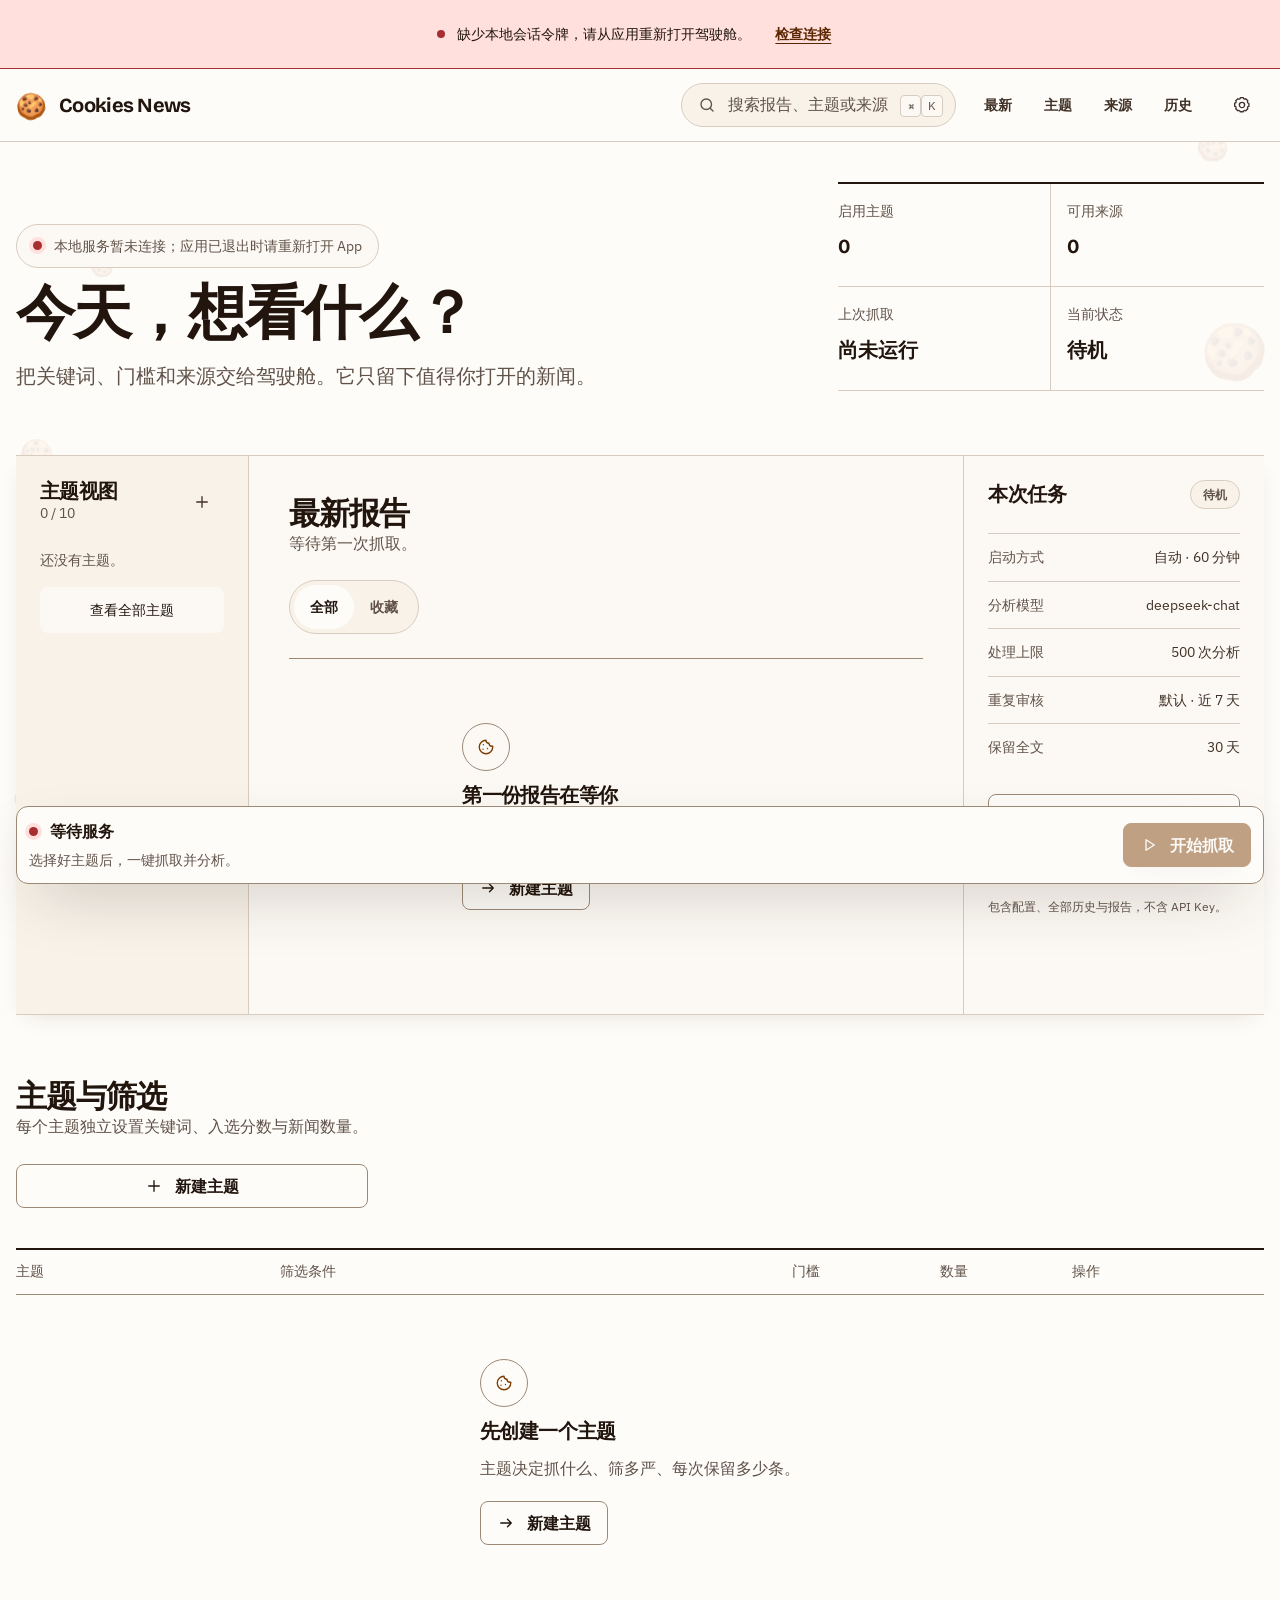
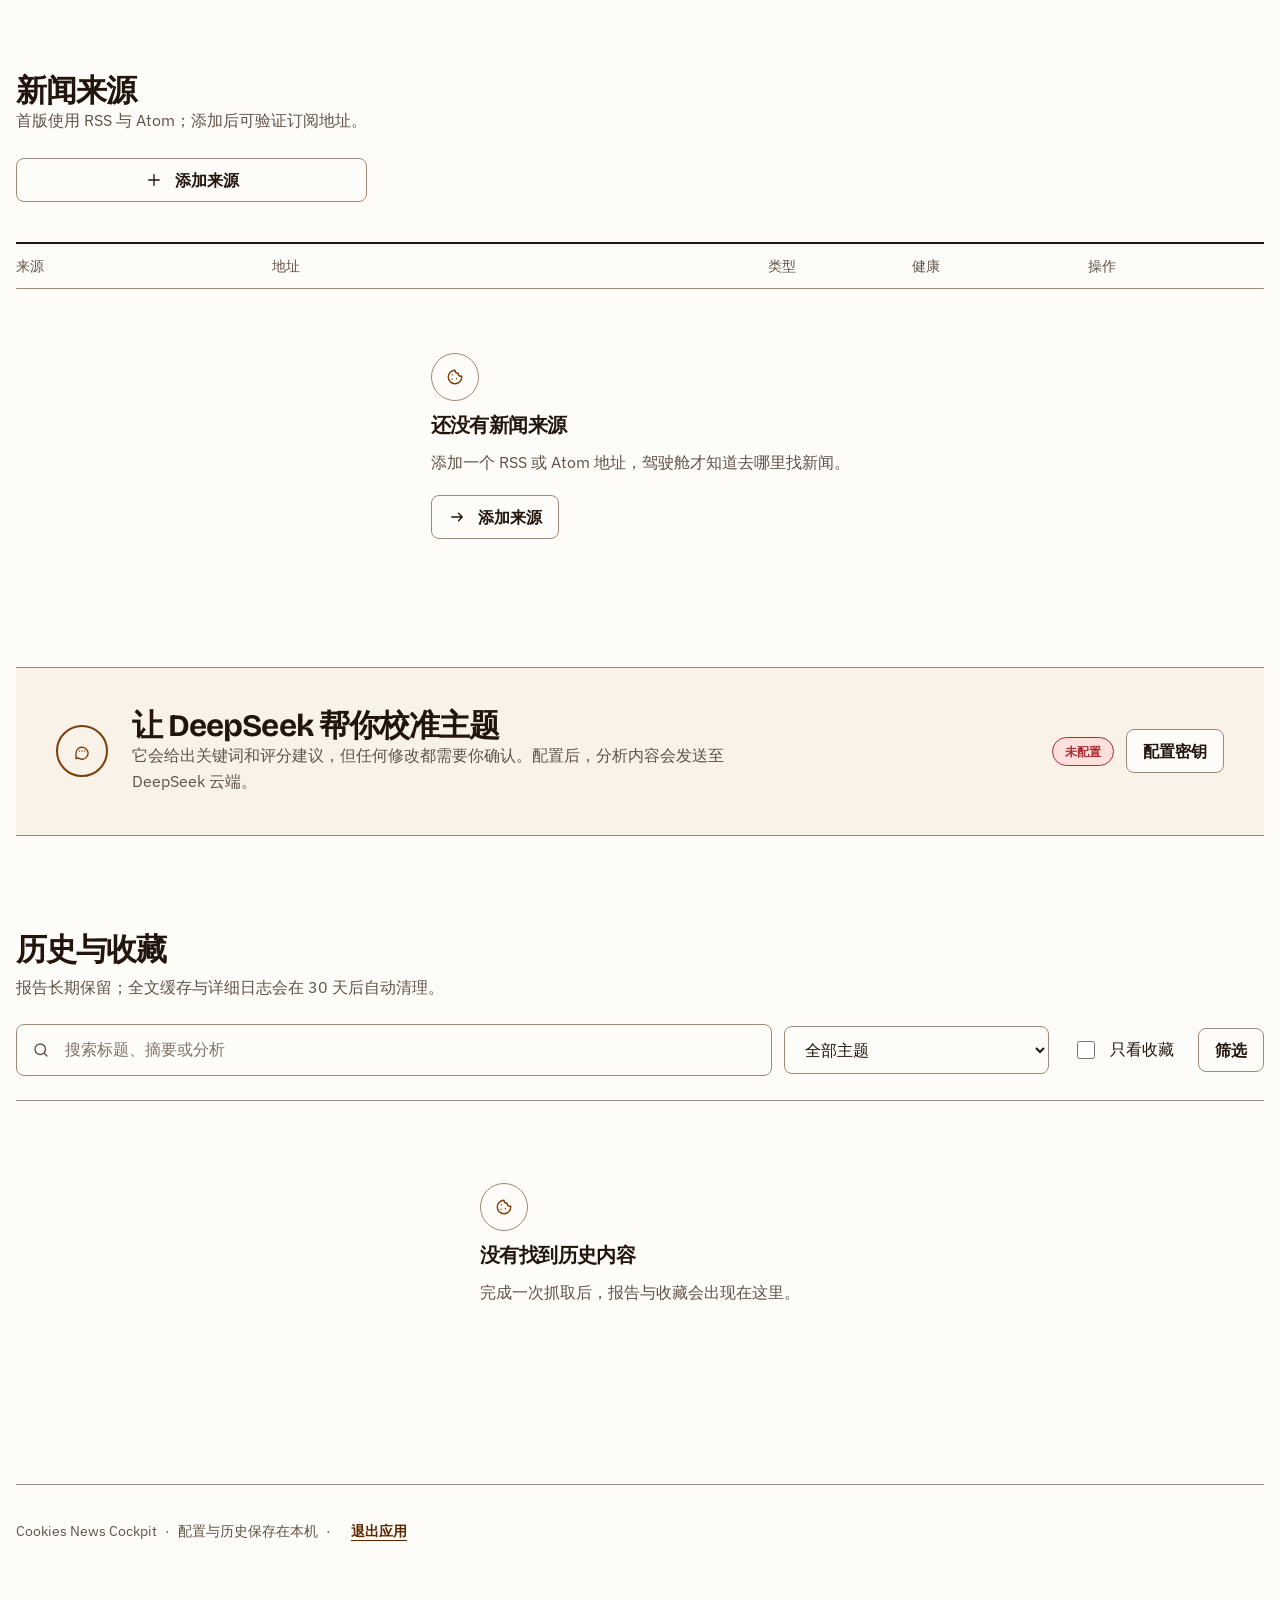
==== src/cookies_news_cockpit/static/index.html @ 46a2167e "Build standalone Cookies News Cockpit for Intel macOS" ====
<!doctype html>
<html lang="zh-CN">
  <head>
    <meta charset="utf-8">
    <meta name="viewport" content="width=device-width, initial-scale=1, viewport-fit=cover">
    <meta name="description" content="Cookies News Cockpit：在本地筛选、分析并保存你真正关心的新闻。">
    <title>Cookies News Cockpit</title>
    <link rel="icon" href="./favicon.svg" type="image/svg+xml">
    <link rel="stylesheet" href="./app.css">
    <script src="./app.js" defer></script>
  </head>
  <body>
    <a class="skip-link" href="#main-content">跳到主要内容</a>

    <div class="cookie-field" aria-hidden="true">
      <span class="cookie cookie--1">🍪</span>
      <span class="cookie cookie--2">🍪</span>
      <span class="cookie cookie--3">🍪</span>
      <span class="cookie cookie--4">🍪</span>
      <span class="cookie cookie--5">🍪</span>
      <span class="cookie cookie--6">🍪</span>
      <span class="cookie cookie--7">🍪</span>
      <span class="cookie cookie--8">🍪</span>
      <span class="cookie cookie--9">🍪</span>
      <span class="cookie cookie--10">🍪</span>
      <span class="cookie cookie--11">🍪</span>
      <span class="cookie cookie--12">🍪</span>
    </div>

    <div class="offline-banner" id="offline-banner" role="status" hidden>
      <span class="status-dot status-dot--error" aria-hidden="true"></span>
      <span>本地服务暂未连接。如果应用已退出，请重新打开 App；若仍在运行可检查连接。</span>
      <button class="text-button" id="retry-bootstrap" type="button">检查连接</button>
    </div>

    <header class="topbar" id="topbar">
      <div class="topbar__inner">
        <a class="brand" href="#overview" aria-label="Cookies News Cockpit 首页">
          <span class="brand__mark" aria-hidden="true">🍪</span>
          <span class="brand__text">Cookies News</span>
        </a>

        <button class="search-pill" id="open-search" type="button" aria-haspopup="dialog" aria-controls="search-dialog">
          <svg class="icon" viewBox="0 0 24 24" aria-hidden="true"><circle cx="11" cy="11" r="7"></circle><path d="m20 20-3.4-3.4"></path></svg>
          <span class="search-pill__text">搜索报告、主题或来源</span>
          <span class="search-pill__keys" aria-hidden="true"><kbd>⌘</kbd><kbd>K</kbd></span>
        </button>

        <nav class="topnav" aria-label="主导航">
          <a href="#latest">最新</a>
          <a href="#topics">主题</a>
          <a href="#sources">来源</a>
          <a href="#history">历史</a>
        </nav>

        <button class="icon-button" id="open-settings" type="button" aria-label="打开设置" aria-haspopup="dialog" aria-controls="settings-dialog">
          <svg class="icon" viewBox="0 0 24 24" aria-hidden="true"><path d="M12 15.5a3.5 3.5 0 1 0 0-7 3.5 3.5 0 0 0 0 7Z"></path><path d="M19.4 15a1.7 1.7 0 0 0 .34 1.88l.06.06-2.86 2.86-.06-.06A1.7 1.7 0 0 0 15 19.4a1.7 1.7 0 0 0-1 .6 1.7 1.7 0 0 0-.4 1.1V21H9.55v-.1a1.7 1.7 0 0 0-1.1-1.5 1.7 1.7 0 0 0-1.88.34l-.06.06-2.86-2.86.06-.06A1.7 1.7 0 0 0 4.05 15a1.7 1.7 0 0 0-.6-1 1.7 1.7 0 0 0-1.1-.4H2.2V9.55h.15a1.7 1.7 0 0 0 1.7-1.15 1.7 1.7 0 0 0-.34-1.88l-.06-.06L6.5 3.6l.06.06A1.7 1.7 0 0 0 8.45 4a1.7 1.7 0 0 0 1-.6 1.7 1.7 0 0 0 .4-1.1V2.2h4.05v.1A1.7 1.7 0 0 0 15 4a1.7 1.7 0 0 0 1.88-.34l.06-.06 2.86 2.86-.06.06a1.7 1.7 0 0 0-.34 1.88 1.7 1.7 0 0 0 .6 1 1.7 1.7 0 0 0 1.1.4h.1v4.05h-.1a1.7 1.7 0 0 0-1.7 1.15Z"></path></svg>
        </button>
      </div>
    </header>

    <main id="main-content">
      <section class="intro page-shell" id="overview" aria-labelledby="page-title">
        <div class="intro__copy">
          <p class="intro__note"><span class="status-dot" id="service-dot" aria-hidden="true"></span><span id="service-label">正在连接本地服务…</span></p>
          <h1 id="page-title">今天，想看什么？</h1>
          <p class="intro__lead">把关键词、门槛和来源交给驾驶舱。它只留下值得你打开的新闻。</p>
        </div>

        <dl class="pulse-strip" aria-label="驾驶舱概览">
          <div>
            <dt>启用主题</dt>
            <dd id="metric-topics">—</dd>
          </div>
          <div>
            <dt>可用来源</dt>
            <dd id="metric-sources">—</dd>
          </div>
          <div>
            <dt>上次抓取</dt>
            <dd id="metric-last-run">—</dd>
          </div>
          <div>
            <dt>当前状态</dt>
            <dd id="metric-run-state">等待连接</dd>
          </div>
        </dl>
      </section>

      <section class="workbench page-shell" aria-label="新闻驾驶舱工作区">
        <aside class="topic-rail" aria-labelledby="topic-rail-title">
          <div class="rail-heading">
            <div>
              <h2 id="topic-rail-title">主题视图</h2>
              <p><span id="topic-count">0</span> / 10</p>
            </div>
            <button class="icon-button icon-button--small" id="add-topic-rail" type="button" aria-label="添加新闻主题">
              <svg class="icon" viewBox="0 0 24 24" aria-hidden="true"><path d="M12 5v14M5 12h14"></path></svg>
            </button>
          </div>
          <div class="rail-list" id="topic-rail-list" role="list" aria-live="polite"></div>
          <button class="rail-all is-active" id="show-all-topics" type="button" aria-pressed="true">查看全部主题</button>
        </aside>

        <section class="report-pane" id="latest" aria-labelledby="latest-title">
          <div class="section-heading section-heading--row">
            <div>
              <h2 id="latest-title">最新报告</h2>
              <p id="latest-summary">等待第一次抓取。</p>
            </div>
            <div class="segmented" role="group" aria-label="报告视图">
              <button class="segment is-active" type="button" data-report-filter="all" aria-pressed="true">全部</button>
              <button class="segment" type="button" data-report-filter="favorite" aria-pressed="false">收藏</button>
            </div>
          </div>

          <div class="run-progress" id="run-progress" hidden>
            <div class="run-progress__copy">
              <span class="spinner" aria-hidden="true"></span>
              <div>
                <strong id="run-progress-title">正在抓取</strong>
                <span id="run-progress-detail">准备新闻来源…</span>
              </div>
            </div>
            <div class="progress-track" role="progressbar" aria-label="抓取进度" aria-valuemin="0" aria-valuemax="100" aria-valuenow="0">
              <span id="progress-fill"></span>
            </div>
          </div>

          <div class="story-list" id="latest-list" aria-live="polite"></div>
        </section>

        <aside class="run-lane" aria-labelledby="run-lane-title">
          <div class="run-lane__header">
            <h2 id="run-lane-title">本次任务</h2>
            <span class="state-badge" id="run-badge">待机</span>
          </div>
          <dl class="run-spec">
            <div><dt>启动方式</dt><dd id="run-mode">手动</dd></div>
            <div><dt>分析模型</dt><dd id="run-model">deepseek-chat</dd></div>
            <div><dt>处理上限</dt><dd id="run-cap">—</dd></div>
            <div><dt>重复审核</dt><dd id="run-dedupe">默认 · 近 7 天</dd></div>
            <div><dt>保留全文</dt><dd id="run-retention">30 天</dd></div>
          </dl>
          <div class="run-lane__actions">
            <button class="button button--secondary button--full" id="open-deepseek" type="button">
              <svg class="icon" viewBox="0 0 24 24" aria-hidden="true"><path d="M4 19.5V15a8 8 0 1 1 3.1 6.3L4 22v-2.5Z"></path><path d="M8.5 12h.01M12 12h.01M15.5 12h.01"></path></svg>
              <span class="button__label">DeepSeek 设置</span>
            </button>
            <button class="button button--quiet button--full" id="export-report" type="button">
              <svg class="icon" viewBox="0 0 24 24" aria-hidden="true"><path d="M12 3v12m0 0 4-4m-4 4-4-4"></path><path d="M5 18v3h14v-3"></path></svg>
              <span class="button__label">导出完整备份</span>
            </button>
            <p class="export-note">包含配置、全部历史与报告，不含 API Key。</p>
          </div>
        </aside>
      </section>

      <section class="management page-shell" id="topics" aria-labelledby="topics-title">
        <div class="section-heading section-heading--row">
          <div>
            <h2 id="topics-title">主题与筛选</h2>
            <p>每个主题独立设置关键词、入选分数与新闻数量。</p>
          </div>
          <button class="button button--secondary" id="add-topic" type="button">
            <svg class="icon" viewBox="0 0 24 24" aria-hidden="true"><path d="M12 5v14M5 12h14"></path></svg>
            <span class="button__label">新建主题</span>
          </button>
        </div>
        <div class="data-sheet" aria-label="主题设置列表">
          <div class="data-sheet__head topic-grid" aria-hidden="true">
            <span>主题</span><span>筛选条件</span><span>门槛</span><span>数量</span><span>操作</span>
          </div>
          <div id="topic-sheet"></div>
        </div>
      </section>

      <section class="management management--sources page-shell" id="sources" aria-labelledby="sources-title">
        <div class="section-heading section-heading--row">
          <div>
            <h2 id="sources-title">新闻来源</h2>
            <p>首版使用 RSS 与 Atom；添加后可验证订阅地址。</p>
          </div>
          <button class="button button--secondary" id="add-source" type="button">
            <svg class="icon" viewBox="0 0 24 24" aria-hidden="true"><path d="M12 5v14M5 12h14"></path></svg>
            <span class="button__label">添加来源</span>
          </button>
        </div>
        <div class="data-sheet" aria-label="新闻来源列表">
          <div class="data-sheet__head source-grid" aria-hidden="true">
            <span>来源</span><span>地址</span><span>类型</span><span>健康</span><span>操作</span>
          </div>
          <div id="source-sheet"></div>
        </div>
      </section>

      <section class="ai-band page-shell" id="deepseek" aria-labelledby="deepseek-title">
        <div class="ai-band__copy">
          <span class="line-symbol" aria-hidden="true">
            <svg class="icon" viewBox="0 0 24 24" aria-hidden="true"><path d="M4 19.5V15a8 8 0 1 1 3.1 6.3L4 22v-2.5Z"></path><path d="M8.5 12h.01M12 12h.01M15.5 12h.01"></path></svg>
          </span>
          <div>
            <h2 id="deepseek-title">让 DeepSeek 帮你校准主题</h2>
            <p>它会给出关键词和评分建议，但任何修改都需要你确认。配置后，分析内容会发送至 DeepSeek 云端。</p>
          </div>
        </div>
        <div class="ai-band__status">
          <span class="state-badge" id="deepseek-badge">未检查</span>
          <button class="button button--secondary" id="deepseek-action" type="button"><span class="button__label">配置密钥</span></button>
        </div>
      </section>

      <section class="history page-shell" id="history" aria-labelledby="history-title">
        <div class="section-heading">
          <h2 id="history-title">历史与收藏</h2>
          <p>报告长期保留；全文缓存与详细日志会在 30 天后自动清理。</p>
        </div>

        <form class="history-filter" id="history-filter">
          <label class="search-field">
            <span class="sr-only">搜索历史</span>
            <svg class="icon" viewBox="0 0 24 24" aria-hidden="true"><circle cx="11" cy="11" r="7"></circle><path d="m20 20-3.4-3.4"></path></svg>
            <input id="history-query" type="search" placeholder="搜索标题、摘要或分析" autocomplete="off">
          </label>
          <label>
            <span class="sr-only">按主题筛选</span>
            <select id="history-topic"><option value="">全部主题</option></select>
          </label>
          <label class="check-control">
            <input id="history-favorite" type="checkbox">
            <span>只看收藏</span>
          </label>
          <button class="button button--secondary" type="submit"><span class="button__label">筛选</span></button>
        </form>
        <div class="history-list" id="history-list" aria-live="polite"></div>
        <button class="button button--secondary history-more" id="history-load-more" type="button" hidden><span class="button__label">加载更多</span></button>
      </section>
    </main>

    <footer class="footer page-shell">
      <p><span>Cookies News Cockpit</span><span aria-hidden="true">·</span><span>配置与历史保存在本机</span><span aria-hidden="true">·</span><button class="footer-button" id="shutdown-app" type="button">退出应用</button></p>
    </footer>

    <aside class="action-dock" aria-label="运行控制">
      <div class="action-dock__status">
        <span class="status-dot" id="dock-dot" aria-hidden="true"></span>
        <span id="dock-status">准备就绪</span>
      </div>
      <p id="dock-note">选择好主题后，一键抓取并分析。</p>
      <button class="button button--primary" id="start-run" type="button">
        <svg class="icon" viewBox="0 0 24 24" aria-hidden="true"><path d="m8 5 11 7-11 7V5Z"></path></svg>
        <span class="button__label">开始抓取</span>
      </button>
    </aside>

    <dialog class="modal search-modal" id="search-dialog" aria-labelledby="search-title">
      <form method="dialog" class="modal__surface search-modal__surface">
        <div class="command-field">
          <svg class="icon" viewBox="0 0 24 24" aria-hidden="true"><circle cx="11" cy="11" r="7"></circle><path d="m20 20-3.4-3.4"></path></svg>
          <label class="sr-only" for="command-query">搜索驾驶舱</label>
          <input id="command-query" type="search" placeholder="搜索报告、主题或来源" autocomplete="off">
          <kbd>esc</kbd>
        </div>
        <div class="command-results" id="command-results" role="listbox" aria-labelledby="search-title">
          <div class="empty-state empty-state--compact">
            <h2 id="search-title">从驾驶舱里找内容</h2>
            <p>输入标题、关键词、主题或来源。</p>
          </div>
        </div>
        <div class="command-foot" aria-hidden="true"><span><kbd>↑</kbd><kbd>↓</kbd> 选择</span><span><kbd>↵</kbd> 打开</span><span><kbd>esc</kbd> 关闭</span></div>
      </form>
    </dialog>

    <dialog class="modal" id="topic-dialog" aria-labelledby="topic-dialog-title">
      <form class="modal__surface form-stack" id="topic-form">
        <div class="modal__head">
          <div><h2 id="topic-dialog-title">新建主题</h2><p>最多可保存 10 个主题。</p></div>
          <button class="icon-button" type="button" data-close-dialog aria-label="关闭主题设置">
            <svg class="icon" viewBox="0 0 24 24" aria-hidden="true"><path d="m6 6 12 12M18 6 6 18"></path></svg>
          </button>
        </div>
        <input id="topic-id" type="hidden">
        <label class="field"><span>主题名称</span><input id="topic-name" name="name" required maxlength="40" placeholder="例如：机器人与具身智能"><small>用你一眼能认出的短名称。</small></label>
        <label class="field"><span>包含关键词</span><textarea id="topic-keywords" name="keywords" required rows="3" placeholder="机器人, 具身智能, humanoid"></textarea><small>用逗号分隔，中英文都可以。</small></label>
        <div class="form-grid">
          <label class="field"><span>入选分数</span><input id="topic-threshold" name="threshold" type="number" min="0" max="100" step="1" value="60" required><small>0–100，越高越严格。</small><span class="default-control"><input id="topic-threshold-default" type="checkbox" checked><span>使用全局默认</span></span></label>
          <label class="field"><span>新闻数量</span><input id="topic-limit" name="article_limit" type="number" min="1" max="100" step="1" value="20" required><small>每次最多保留的条数。</small><span class="default-control"><input id="topic-limit-default" type="checkbox" checked><span>使用全局默认</span></span></label>
        </div>
        <fieldset class="field-group"><legend>使用来源</legend><div class="check-grid" id="topic-source-options"></div></fieldset>
        <label class="switch-row"><span><strong>启用主题</strong><small>关闭后保留设置，但不会参与抓取。</small></span><input id="topic-enabled" type="checkbox" checked><span class="switch-ui" aria-hidden="true"></span></label>
        <div class="modal__actions"><button class="button button--quiet" type="button" data-close-dialog><span class="button__label">取消</span></button><button class="button button--primary" type="submit"><span class="button__label">保存主题</span></button></div>
      </form>
    </dialog>

    <dialog class="modal" id="source-dialog" aria-labelledby="source-dialog-title">
      <form class="modal__surface form-stack" id="source-form">
        <div class="modal__head">
          <div><h2 id="source-dialog-title">添加来源</h2><p>添加后可验证该 RSS / Atom 地址。</p></div>
          <button class="icon-button" type="button" data-close-dialog aria-label="关闭来源设置"><svg class="icon" viewBox="0 0 24 24" aria-hidden="true"><path d="m6 6 12 12M18 6 6 18"></path></svg></button>
        </div>
        <input id="source-id" type="hidden">
        <label class="field"><span>来源名称</span><input id="source-name" required maxlength="60" placeholder="例如：联合国新闻"><small>建议使用网站或栏目的正式名称。</small></label>
        <label class="field"><span>订阅地址</span><input id="source-url" type="url" required placeholder="https://example.com/feed.xml" spellcheck="false"><small id="source-url-help">首版仅支持 RSS 与 Atom。</small></label>
        <label class="field"><span>来源类型</span><input id="source-kind" value="RSS / Atom" readonly></label>
        <label class="switch-row"><span><strong>启用来源</strong><small>验证失败时也可以先保存为停用。</small></span><input id="source-enabled" type="checkbox" checked><span class="switch-ui" aria-hidden="true"></span></label>
        <div class="validation-result" id="source-validation" role="status" hidden></div>
        <div class="modal__actions modal__actions--split"><button class="button button--secondary" id="validate-source-draft" type="button"><span class="button__label">先验证</span></button><span class="modal__action-pair"><button class="button button--quiet" type="button" data-close-dialog><span class="button__label">取消</span></button><button class="button button--primary" type="submit"><span class="button__label">保存来源</span></button></span></div>
      </form>
    </dialog>

    <dialog class="modal" id="settings-dialog" aria-labelledby="settings-dialog-title">
      <form class="modal__surface form-stack" id="settings-form">
        <div class="modal__head">
          <div><h2 id="settings-dialog-title">驾驶舱设置</h2><p>这些设置只保存在本机。</p></div>
          <button class="icon-button" type="button" data-close-dialog aria-label="关闭设置"><svg class="icon" viewBox="0 0 24 24" aria-hidden="true"><path d="m6 6 12 12M18 6 6 18"></path></svg></button>
        </div>
        <label class="switch-row"><span><strong>自动抓取</strong><small>只有浏览器标签页和应用保持打开时才运行。</small></span><input id="setting-scheduler" type="checkbox"><span class="switch-ui" aria-hidden="true"></span></label>
        <div class="form-grid">
          <label class="field"><span>默认入选分数</span><input id="setting-threshold" type="number" min="0" max="100" value="60" required></label>
          <label class="field"><span>默认新闻数量</span><input id="setting-article-limit" type="number" min="1" max="100" value="20" required></label>
        </div>
        <label class="field"><span>自动抓取间隔</span><select id="setting-refresh"><option value="30">每 30 分钟</option><option value="60">每小时</option><option value="120">每 2 小时</option><option value="240">每 4 小时</option><option value="720">每 12 小时</option><option value="1440">每天</option></select></label>
        <label class="switch-row"><span><strong>提取全文</strong><small>开启后会读取正文帮助分析；全文缓存 30 天后自动清理。</small></span><input id="setting-extract" type="checkbox"><span class="switch-ui" aria-hidden="true"></span></label>
        <div class="notice"><svg class="icon" viewBox="0 0 24 24" aria-hidden="true"><circle cx="12" cy="12" r="9"></circle><path d="M12 11v5m0-8h.01"></path></svg><span>单次运行最多进行 500 次分析，这是防异常循环的技术保险，不是消费限额。</span></div>
        <div class="modal__actions"><button class="button button--quiet" type="button" data-close-dialog><span class="button__label">取消</span></button><button class="button button--primary" type="submit"><span class="button__label">保存设置</span></button></div>
      </form>
    </dialog>

    <dialog class="modal" id="deepseek-dialog" aria-labelledby="deepseek-dialog-title">
      <form class="modal__surface form-stack" id="deepseek-form">
        <div class="modal__head">
          <div><h2 id="deepseek-dialog-title">DeepSeek</h2><p>密钥会存入 macOS 钥匙串，不会写进导出文件。</p></div>
          <button class="icon-button" type="button" data-close-dialog aria-label="关闭 DeepSeek 设置"><svg class="icon" viewBox="0 0 24 24" aria-hidden="true"><path d="m6 6 12 12M18 6 6 18"></path></svg></button>
        </div>
        <div class="key-status" id="key-status"><span class="status-dot" aria-hidden="true"></span><span>正在检查密钥状态…</span></div>
        <label class="field"><span>模型</span><input id="deepseek-model" value="deepseek-chat" readonly><small>首版固定使用该模型。</small></label>
        <label class="field"><span>API Key</span><div class="input-action"><input id="deepseek-key" type="password" autocomplete="new-password" placeholder="sk-…" spellcheck="false"><button class="icon-button" id="toggle-key" type="button" aria-label="显示或隐藏密钥"><svg class="icon" viewBox="0 0 24 24" aria-hidden="true"><path d="M2.5 12s3.5-6 9.5-6 9.5 6 9.5 6-3.5 6-9.5 6-9.5-6-9.5-6Z"></path><circle cx="12" cy="12" r="2.5"></circle></svg></button></div><small>留空不会改变现有密钥。</small></label>
        <div class="notice notice--butter"><svg class="icon" viewBox="0 0 24 24" aria-hidden="true"><path d="M12 3 2.5 20h19L12 3Z"></path><path d="M12 9v5m0 3h.01"></path></svg><span>配置后，新闻标题、来源、摘要，以及开启全文提取时的正文会发送至 DeepSeek 云端分析。单次运行最多 500 次调用；实际费用以 DeepSeek 账单为准。</span></div>
        <div class="modal__actions modal__actions--split"><button class="button button--danger-quiet" id="delete-key" type="button"><span class="button__label">删除密钥</span></button><span class="modal__action-pair"><button class="button button--quiet" type="button" data-close-dialog><span class="button__label">取消</span></button><button class="button button--primary" type="submit"><span class="button__label">保存密钥</span></button></span></div>
      </form>
    </dialog>

    <dialog class="modal" id="calibration-dialog" aria-labelledby="calibration-title">
      <div class="modal__surface form-stack">
        <div class="modal__head">
          <div><h2 id="calibration-title">校准建议</h2><p>先比较，再决定是否应用。</p></div>
          <button class="icon-button" type="button" data-close-dialog aria-label="关闭校准建议"><svg class="icon" viewBox="0 0 24 24" aria-hidden="true"><path d="m6 6 12 12M18 6 6 18"></path></svg></button>
        </div>
        <div class="calibration-body" id="calibration-body"></div>
        <div class="notice notice--butter"><svg class="icon" viewBox="0 0 24 24" aria-hidden="true"><path d="M12 3 2.5 20h19L12 3Z"></path><path d="M12 9v5m0 3h.01"></path></svg><span>只有点击“确认应用”才会修改主题。</span></div>
        <div class="modal__actions"><button class="button button--quiet" type="button" data-close-dialog><span class="button__label">保留原设置</span></button><button class="button button--primary" id="confirm-calibration" type="button"><span class="button__label">确认应用</span></button></div>
      </div>
    </dialog>

    <div class="toast-region" id="toast-region" aria-live="polite" aria-atomic="true"></div>
  </body>
</html>
---- src/cookies_news_cockpit/static/app.css ----
/* Hallmark · pre-emit critique: P5 H5 E5 S5 R5 V5 · genre: playful · tone: light/warm/precise · palette anchor: cocoa 54deg · macrostructure: Workbench
 * structural fingerprint: N13 nav / Workbench / Ft2 footer / Tier A cookie field
 * contrast: pass (40–41) · honest: pass (46) · chrome: pass (47)
 * tokens: pass (48) · icons: pass (30)
 * responsive: pass (34, 49–57) · slop: pass (58/58)
 */
@import url("./tokens.css");

/* Hallmark · audience: personal nontechnical user · use: one-click news check · tone: light and playful
 * custom theme: warm near-white paper · cocoa accent · Bricolage Grotesque + IBM Plex Sans
 * axes: light / display-heavy / warm · motion: modal-enter · run-spin · toast-enter
 */

*,
*::before,
*::after {
  box-sizing: border-box;
}

html,
body {
  min-width: 20rem;
  overflow-x: clip;
}

html {
  scroll-behavior: smooth;
  scroll-padding-top: calc(var(--banner-height) + var(--space-md));
  background: var(--color-paper);
}

body {
  margin: 0;
  padding-bottom: 8.75rem;
  background: var(--color-paper);
  color: var(--color-ink);
  font-family: var(--font-body);
  font-size: var(--text-base);
  font-weight: 400;
  line-height: 1.6;
  text-rendering: optimizeLegibility;
  -webkit-font-smoothing: antialiased;
}

button,
input,
textarea,
select {
  font: inherit;
}

button,
a,
input,
textarea,
select {
  -webkit-tap-highlight-color: var(--color-transparent);
}

button,
a {
  touch-action: manipulation;
}

button {
  color: var(--color-ink);
}

a {
  color: var(--color-accent-deep);
  text-decoration-thickness: var(--rule-hairline);
  text-underline-offset: var(--space-2xs);
}

button,
a,
input,
textarea,
select,
summary {
  outline: var(--rule-medium) solid var(--color-transparent);
  outline-offset: var(--focus-offset);
}

button:focus-visible,
a:focus-visible,
input:focus-visible,
textarea:focus-visible,
select:focus-visible,
summary:focus-visible {
  outline: var(--rule-medium) solid var(--color-focus);
  outline-offset: var(--focus-offset);
}

h1,
h2,
h3,
p,
dl,
dd,
figure {
  margin: 0;
}

h1,
h2,
h3 {
  min-width: 0;
  overflow-wrap: anywhere;
  color: var(--color-ink);
  font-family: var(--font-display);
  font-style: normal;
  font-weight: 700;
  letter-spacing: -0.03em;
}

h1 {
  font-size: var(--text-display);
  line-height: 1.02;
}

h2 {
  font-size: var(--text-xl);
  line-height: 1.12;
}

h3 {
  font-size: var(--text-md);
  line-height: 1.25;
}

small {
  display: block;
  color: var(--color-muted);
  font-size: var(--text-sm);
  line-height: 1.45;
}

svg {
  display: block;
}

.icon {
  width: 1.125rem;
  height: 1.125rem;
  flex: 0 0 auto;
  fill: none;
  stroke: currentColor;
  stroke-linecap: round;
  stroke-linejoin: round;
  stroke-width: 1.8;
}

.sr-only {
  position: absolute;
  width: 0.0625rem;
  height: 0.0625rem;
  padding: 0;
  margin: 0;
  overflow: hidden;
  clip: rect(0, 0, 0, 0);
  clip-path: inset(50%);
  white-space: nowrap;
  border: 0;
}

.skip-link {
  position: fixed;
  top: var(--space-sm);
  left: var(--space-sm);
  z-index: var(--z-tooltip);
  min-height: var(--control-min);
  padding: var(--space-sm) var(--space-md);
  border-radius: var(--radius-sm);
  background: var(--color-accent);
  color: var(--color-accent-ink);
  transform: translateY(-180%);
  transition: transform var(--dur-fast) var(--ease-out);
  white-space: nowrap;
}

.skip-link:focus {
  transform: translateY(0);
}

.page-shell {
  width: min(calc(100% - 1.5rem), var(--page-max));
  margin-inline: auto;
}

.cookie-field {
  position: fixed;
  inset: 0;
  z-index: 0;
  overflow: hidden;
  pointer-events: none;
  user-select: none;
}

.cookie {
  position: absolute;
  display: block;
  opacity: 0.09;
  filter: saturate(0.72);
}

.cookie--1 { top: 7%; left: 2%; font-size: 2.8rem; transform: rotate(-17deg); }
.cookie--2 { top: 14%; right: 4%; font-size: 1.65rem; transform: rotate(21deg); }
.cookie--3 { top: 28%; left: 7%; font-size: 1.2rem; transform: rotate(12deg); }
.cookie--4 { top: 34%; right: 1%; font-size: 3.4rem; transform: rotate(-28deg); }
.cookie--5 { top: 48%; left: 1.5%; font-size: 1.75rem; transform: rotate(29deg); }
.cookie--6 { top: 56%; right: 8%; font-size: 1.15rem; transform: rotate(-9deg); }
.cookie--7 { top: 67%; left: 5%; font-size: 3rem; transform: rotate(19deg); }
.cookie--8 { top: 75%; right: 2%; font-size: 2rem; transform: rotate(-23deg); }
.cookie--9 { top: 87%; left: 1%; font-size: 1.3rem; transform: rotate(31deg); }
.cookie--10 { top: 92%; right: 11%; font-size: 3.2rem; transform: rotate(8deg); }
.cookie--11 { top: 41%; left: 42%; font-size: 1rem; transform: rotate(-31deg); opacity: 0.045; }
.cookie--12 { top: 82%; left: 49%; font-size: 1.15rem; transform: rotate(26deg); opacity: 0.045; }

.offline-banner {
  position: relative;
  z-index: var(--z-raised);
  min-height: var(--control-min);
  padding: var(--space-sm) var(--space-md);
  display: flex;
  align-items: center;
  justify-content: center;
  gap: var(--space-sm);
  border-bottom: var(--rule-hairline) solid var(--color-error);
  background: var(--color-error-soft);
  color: var(--color-ink);
  font-size: var(--text-sm);
}

.topbar {
  position: sticky;
  top: 0;
  z-index: var(--z-sticky-nav);
  border-bottom: var(--rule-hairline) solid var(--color-rule);
  background: color-mix(in oklch, var(--color-paper) 94%, transparent);
  backdrop-filter: blur(1rem);
}

.topbar__inner {
  width: min(calc(100% - 1.5rem), var(--page-max));
  min-height: var(--banner-height);
  margin-inline: auto;
  display: flex;
  align-items: center;
  gap: var(--space-md);
}

.brand {
  min-height: var(--control-min);
  display: inline-flex;
  align-items: center;
  gap: var(--space-sm);
  color: var(--color-ink);
  text-decoration: none;
  white-space: nowrap;
}

.brand__mark {
  font-size: var(--text-lg);
  line-height: 1;
  transform: rotate(-8deg);
}

.brand__text {
  display: none;
  font-family: var(--font-display);
  font-size: var(--text-md);
  font-weight: 700;
  letter-spacing: -0.035em;
}

.search-pill {
  min-width: var(--control-min);
  width: var(--control-min);
  min-height: var(--control-min);
  margin-left: auto;
  padding: 0;
  display: flex;
  align-items: center;
  justify-content: center;
  gap: var(--space-sm);
  border: var(--rule-hairline) solid var(--color-rule);
  border-radius: var(--radius-round);
  background: var(--color-paper-soft);
  color: var(--color-muted);
  cursor: pointer;
  transition: transform var(--dur-fast) var(--ease-out), opacity var(--dur-fast) var(--ease-out);
  white-space: nowrap;
}

.search-pill:active:not(:disabled) {
  transform: translateY(0.0625rem);
}

.search-pill__text {
  display: none;
  overflow: hidden;
  text-overflow: ellipsis;
}

.search-pill__keys,
.command-foot span {
  display: inline-flex;
  align-items: center;
  gap: var(--space-2xs);
}

.search-pill__keys {
  display: none;
}

kbd {
  min-width: 1.35rem;
  min-height: 1.35rem;
  padding-inline: var(--space-2xs);
  display: inline-grid;
  place-items: center;
  border: var(--rule-hairline) solid var(--color-rule);
  border-radius: var(--radius-xs);
  background: var(--color-paper-raised);
  color: var(--color-muted);
  font-family: var(--font-body);
  font-size: var(--text-xs);
  line-height: 1;
}

.topnav {
  display: none;
  align-items: center;
  gap: var(--space-xs);
}

.topnav a {
  min-height: var(--control-min);
  padding-inline: var(--space-sm);
  display: inline-flex;
  align-items: center;
  color: var(--color-ink-soft);
  font-size: var(--text-sm);
  font-weight: 600;
  text-decoration: none;
  white-space: nowrap;
}

.icon-button,
.footer-button,
.text-button,
.button,
.segment,
.rail-all,
.topic-rail-button,
.row-action,
.favorite-button,
.command-item {
  border: 0;
  cursor: pointer;
}

.icon-button {
  width: var(--control-min);
  height: var(--control-min);
  padding: 0;
  display: inline-grid;
  place-items: center;
  flex: 0 0 auto;
  border-radius: var(--radius-round);
  background: var(--color-transparent);
  color: var(--color-ink-soft);
  transition: transform var(--dur-fast) var(--ease-out), opacity var(--dur-fast) var(--ease-out);
}

.icon-button:active:not(:disabled) {
  transform: translateY(0.0625rem);
}

.icon-button--small {
  width: var(--control-min);
  height: var(--control-min);
}

main,
.footer,
.action-dock {
  position: relative;
  z-index: var(--z-base);
}

main {
  opacity: 1;
}

.intro {
  padding-block: var(--space-lg) var(--space-xl);
  display: grid;
  grid-template-columns: minmax(0, 1fr);
  align-items: start;
  gap: var(--space-xl);
}

.intro__copy {
  display: grid;
  gap: var(--space-md);
}

.intro__note {
  width: fit-content;
  min-height: var(--control-min);
  padding-inline: var(--space-md);
  display: inline-flex;
  align-items: center;
  gap: var(--space-sm);
  border: var(--rule-hairline) solid var(--color-rule);
  border-radius: var(--radius-round);
  background: var(--color-paper-raised);
  color: var(--color-muted);
  font-size: var(--text-sm);
}

.intro__lead {
  max-width: var(--copy-max);
  color: var(--color-muted);
  font-size: var(--text-base);
  line-height: 1.55;
}

.status-dot {
  width: 0.55rem;
  height: 0.55rem;
  flex: 0 0 auto;
  border-radius: var(--radius-round);
  background: var(--color-butter);
  box-shadow: 0 0 0 var(--space-2xs) var(--color-butter-soft);
}

.status-dot--success,
body[data-connection="online"] #service-dot,
body[data-connection="online"] #dock-dot {
  background: var(--color-success);
  box-shadow: 0 0 0 var(--space-2xs) var(--color-success-soft);
}

.status-dot--error,
body[data-connection="offline"] #service-dot,
body[data-connection="offline"] #dock-dot {
  background: var(--color-error);
  box-shadow: 0 0 0 var(--space-2xs) var(--color-error-soft);
}

.status-dot--running,
body[data-run-state="running"] #dock-dot {
  background: var(--color-accent);
  box-shadow: 0 0 0 var(--space-2xs) var(--color-accent-soft);
}

.pulse-strip {
  display: grid;
  grid-template-columns: minmax(0, 1fr);
  border-top: var(--rule-medium) solid var(--color-ink);
}

.pulse-strip div {
  min-width: 0;
  padding: var(--space-md) var(--space-sm) var(--space-lg) 0;
  border-bottom: var(--rule-hairline) solid var(--color-rule);
}

.pulse-strip div:nth-child(odd) {
  border-right: 0;
}

.pulse-strip div:nth-child(even) {
  padding-left: 0;
}

.pulse-strip dt,
.run-spec dt {
  color: var(--color-muted);
  font-size: var(--text-sm);
}

.pulse-strip dd {
  margin-top: var(--space-xs);
  overflow: hidden;
  color: var(--color-ink);
  font-family: var(--font-display);
  font-size: var(--text-md);
  font-weight: 700;
  font-variant-numeric: tabular-nums;
  text-overflow: ellipsis;
  white-space: nowrap;
}

.workbench {
  display: grid;
  grid-template-columns: minmax(0, 1fr);
  align-items: start;
  border-block: var(--rule-hairline) solid var(--color-rule);
  background: var(--color-paper-raised);
  box-shadow: var(--shadow-whisper);
}

.topic-rail,
.report-pane,
.run-lane {
  min-width: 0;
}

.topic-rail {
  padding: var(--space-md);
  align-self: stretch;
  border-right: 0;
  border-bottom: var(--rule-hairline) solid var(--color-rule);
  background: var(--color-paper-soft);
}

.rail-heading,
.run-lane__header,
.section-heading--row,
.modal__head,
.run-progress__copy,
.ai-band,
.ai-band__copy,
.ai-band__status,
.action-dock,
.modal__actions,
.modal__action-pair,
.key-status,
.notice {
  display: flex;
  align-items: center;
}

.rail-heading,
.run-lane__header,
.section-heading--row,
.modal__head,
.modal__actions {
  justify-content: space-between;
}

.rail-heading h2,
.run-lane__header h2 {
  font-size: var(--text-md);
}

.rail-heading p {
  color: var(--color-muted);
  font-size: var(--text-sm);
  font-variant-numeric: tabular-nums;
}

.rail-list {
  margin-top: var(--space-lg);
  display: flex;
  gap: var(--space-xs);
  overflow-x: auto;
  scrollbar-width: thin;
}

.topic-rail-button,
.rail-all {
  width: auto;
  min-height: var(--control-min);
  padding: var(--space-sm);
  border-radius: var(--radius-sm);
  background: var(--color-transparent);
  color: var(--color-muted);
  font-size: var(--text-sm);
  text-align: left;
  white-space: nowrap;
  overflow: hidden;
  text-overflow: ellipsis;
  transition: transform var(--dur-fast) var(--ease-out), opacity var(--dur-fast) var(--ease-out);
}

.topic-rail-button {
  display: flex;
  align-items: center;
  gap: var(--space-sm);
  max-width: 14rem;
  flex: 0 0 auto;
  border: var(--rule-hairline) solid var(--color-rule);
  background: var(--color-paper);
}

.topic-rail-button::before {
  content: "";
  width: var(--space-xs);
  height: var(--space-xs);
  flex: 0 0 auto;
  border: var(--rule-hairline) solid var(--color-rule-strong);
  border-radius: var(--radius-round);
  background: var(--color-paper);
}

.topic-rail-button.is-active,
.rail-all.is-active {
  background: var(--color-paper-raised);
  color: var(--color-ink);
}

.topic-rail-button.is-active::before {
  border-color: var(--color-accent);
  background: var(--color-accent);
}

.topic-rail-button:active,
.rail-all:active {
  transform: translateY(0.0625rem);
}

.rail-all {
  margin-top: var(--space-md);
  padding-inline: var(--space-md);
  text-align: center;
}

.report-pane {
  min-height: 34rem;
  padding: var(--space-md);
  border-right: 0;
}

.section-heading {
  min-width: 0;
  display: grid;
  gap: var(--space-xs);
}

.section-heading--row {
  align-items: flex-start;
  flex-direction: column;
  gap: var(--space-lg);
}

.section-heading p,
.modal__head p,
.latest-summary,
.ai-band p,
.history > .section-heading p {
  max-width: var(--copy-max);
  color: var(--color-muted);
}

.segmented {
  min-height: var(--control-min);
  padding: var(--space-2xs);
  display: inline-flex;
  flex: 0 0 auto;
  border: var(--rule-hairline) solid var(--color-rule);
  border-radius: var(--radius-round);
  background: var(--color-paper-soft);
}

.segment {
  min-height: var(--control-min);
  padding-inline: var(--space-md);
  border-radius: var(--radius-round);
  background: var(--color-transparent);
  color: var(--color-muted);
  font-size: var(--text-sm);
  font-weight: 600;
  white-space: nowrap;
}

.segment.is-active {
  background: var(--color-paper);
  color: var(--color-ink);
}

.segment:active {
  transform: translateY(0.0625rem);
}

.run-progress {
  margin-top: var(--space-lg);
  padding: var(--space-md);
  border-left: var(--rule-medium) solid var(--color-accent);
  background: var(--color-accent-soft);
}

.run-progress__copy {
  gap: var(--space-sm);
}

.run-progress__copy div {
  min-width: 0;
  display: grid;
  gap: var(--space-3xs);
}

.run-progress__copy span:not(.spinner) {
  color: var(--color-muted);
  font-size: var(--text-sm);
}

.spinner {
  width: 1.1rem;
  height: 1.1rem;
  flex: 0 0 auto;
  border: var(--rule-medium) solid var(--color-rule-strong);
  border-top-color: var(--color-accent);
  border-radius: var(--radius-round);
  animation: run-spin 760ms linear infinite;
}

@keyframes run-spin {
  to { transform: rotate(1turn); }
}

.progress-track {
  height: var(--space-2xs);
  margin-top: var(--space-md);
  overflow: hidden;
  border-radius: var(--radius-round);
  background: var(--color-paper-pressed);
}

.progress-track span {
  display: block;
  width: 0;
  height: 100%;
  border-radius: var(--radius-round);
  background: var(--color-accent);
  transform-origin: left;
  transition: transform var(--dur-base) var(--ease-out);
}

.progress-track[data-phase="queued"] span {
  transform: scaleX(0.22);
}

.progress-track[data-phase="running"] span {
  transform: scaleX(0.62);
}

.story-list,
.history-list {
  margin-top: var(--space-lg);
  display: grid;
}

.history-more {
  min-width: 9rem;
  margin: var(--space-lg) auto 0;
}

.story-row,
.history-row {
  min-width: 0;
  padding-block: var(--space-lg);
  display: grid;
  grid-template-columns: minmax(0, 1fr) auto;
  gap: var(--space-md);
  border-top: var(--rule-hairline) solid var(--color-rule);
}

.story-row:first-child,
.history-row:first-child {
  border-top-color: var(--color-rule-strong);
}

.story-row__body,
.history-row__body {
  min-width: 0;
  display: grid;
  gap: var(--space-xs);
}

.story-row__meta,
.history-row__meta {
  display: flex;
  align-items: center;
  flex-wrap: wrap;
  gap: var(--space-xs) var(--space-sm);
  color: var(--color-muted);
  font-size: var(--text-sm);
  font-variant-numeric: tabular-nums;
}

.topic-label,
.type-label,
.score-label {
  min-height: 1.75rem;
  padding-inline: var(--space-sm);
  display: inline-flex;
  align-items: center;
  border-radius: var(--radius-round);
  background: var(--color-butter-soft);
  color: var(--color-accent-deep);
  font-size: var(--text-xs);
  font-weight: 600;
  white-space: nowrap;
}

.story-row h3 a,
.history-row h3 a {
  color: var(--color-ink);
  text-decoration: none;
}

.story-row__excerpt,
.history-row__excerpt {
  max-width: var(--copy-max);
  color: var(--color-muted);
}

.analysis-note {
  max-width: var(--copy-max);
  padding-left: var(--space-md);
  border-left: var(--rule-medium) solid var(--color-butter);
  color: var(--color-ink-soft);
  font-size: var(--text-sm);
}

.favorite-button {
  width: var(--control-min);
  height: var(--control-min);
  padding: 0;
  display: grid;
  place-items: center;
  border-radius: var(--radius-round);
  background: var(--color-transparent);
  color: var(--color-muted);
  transition: transform var(--dur-fast) var(--ease-out), opacity var(--dur-fast) var(--ease-out);
}

.favorite-button[aria-pressed="true"] {
  background: var(--color-butter-soft);
  color: var(--color-accent);
}

.favorite-button:active {
  transform: scale(0.94);
}

.favorite-button[aria-pressed="true"] .icon {
  fill: currentColor;
}

.run-lane {
  padding: var(--space-md);
  position: static;
  display: grid;
  grid-template-columns: minmax(0, 1fr);
  gap: var(--space-lg);
  border-top: var(--rule-hairline) solid var(--color-rule);
}

.state-badge {
  min-height: 1.85rem;
  padding-inline: var(--space-sm);
  display: inline-flex;
  align-items: center;
  border: var(--rule-hairline) solid var(--color-rule);
  border-radius: var(--radius-round);
  background: var(--color-paper-soft);
  color: var(--color-muted);
  font-size: var(--text-xs);
  font-weight: 600;
  white-space: nowrap;
}

.state-badge[data-state="success"] {
  border-color: var(--color-success);
  background: var(--color-success-soft);
  color: var(--color-success);
}

.state-badge[data-state="error"] {
  border-color: var(--color-error);
  background: var(--color-error-soft);
  color: var(--color-error);
}

.state-badge[data-state="running"] {
  border-color: var(--color-accent);
  background: var(--color-accent-soft);
  color: var(--color-accent-deep);
}

.run-spec {
  margin-top: 0;
  display: grid;
}

.run-spec div {
  padding-block: var(--space-sm);
  display: grid;
  grid-template-columns: 1fr auto;
  gap: var(--space-md);
  border-top: var(--rule-hairline) solid var(--color-rule);
}

.run-spec dd {
  color: var(--color-ink-soft);
  font-size: var(--text-sm);
  font-variant-numeric: tabular-nums;
  text-align: right;
}

.run-lane__actions {
  margin-top: 0;
  display: grid;
  gap: var(--space-xs);
}

.export-note {
  color: var(--color-muted);
  font-size: var(--text-xs);
  line-height: 1.45;
}

.button {
  min-height: var(--control-min);
  padding: 0 var(--space-md);
  display: inline-flex;
  align-items: center;
  justify-content: center;
  gap: var(--space-sm);
  border-radius: var(--radius-sm);
  font-weight: 600;
  line-height: 1;
  text-decoration: none;
  transition: transform var(--dur-fast) var(--ease-out), opacity var(--dur-fast) var(--ease-out);
  white-space: nowrap;
}

.button:active:not(:disabled),
.button.is-active {
  transform: translateY(0.0625rem);
}

.button:disabled,
.button[aria-disabled="true"] {
  cursor: not-allowed;
  opacity: 0.48;
  transform: none;
}

.button[data-state="loading"] {
  cursor: progress;
}

.button[data-state="loading"]::before {
  content: "";
  width: 1rem;
  height: 1rem;
  border: var(--rule-medium) solid currentColor;
  border-top-color: var(--color-transparent);
  border-radius: var(--radius-round);
  animation: run-spin 720ms linear infinite;
}

.button[data-state="loading"] > .icon {
  display: none;
}

.button[data-state="error"] {
  border-color: var(--color-error);
  background: var(--color-error-soft);
  color: var(--color-error);
}

.button[data-state="success"] {
  border-color: var(--color-success);
  background: var(--color-success-soft);
  color: var(--color-success);
}

.button--primary {
  border: var(--rule-hairline) solid var(--color-accent);
  background: var(--color-accent);
  color: var(--color-accent-ink);
  box-shadow: var(--shadow-whisper);
}

.button--secondary {
  border: var(--rule-hairline) solid var(--color-rule-strong);
  background: var(--color-paper);
  color: var(--color-ink);
}

.button--quiet {
  border: var(--rule-hairline) solid var(--color-transparent);
  background: var(--color-transparent);
  color: var(--color-muted);
}

.button--danger-quiet {
  border: var(--rule-hairline) solid var(--color-error-soft);
  background: var(--color-error-soft);
  color: var(--color-error);
}

.button--full {
  width: 100%;
}

.management {
  padding-block: var(--space-2xl) var(--space-lg);
}

.management--sources {
  padding-top: var(--space-xl);
}

.data-sheet {
  margin-top: var(--space-xl);
  border-top: var(--rule-medium) solid var(--color-ink);
}

.data-sheet__head,
.data-row {
  min-width: 0;
  display: grid;
  align-items: center;
  gap: var(--space-md);
}

.data-sheet__head {
  display: none;
  min-height: var(--control-min);
  color: var(--color-muted);
  font-size: var(--text-sm);
}

.topic-grid {
  grid-template-columns: minmax(0, 1fr);
}

.source-grid {
  grid-template-columns: minmax(0, 1fr);
}

.data-row {
  min-height: 5rem;
  padding-block: var(--space-md);
  border-top: var(--rule-hairline) solid var(--color-rule);
}

.data-row__title {
  min-width: 0;
  display: flex;
  align-items: center;
  gap: var(--space-sm);
  font-weight: 600;
}

.data-row__title > span:last-child,
.data-row__url,
.data-row__keywords {
  overflow: hidden;
  text-overflow: ellipsis;
}

.data-row__url,
.data-row__keywords {
  min-width: 0;
  color: var(--color-muted);
  font-size: var(--text-sm);
  white-space: nowrap;
}

.data-row__url a {
  color: var(--color-muted);
  text-decoration: none;
}

.row-actions {
  display: flex;
  align-items: center;
  justify-content: flex-start;
  flex-wrap: wrap;
  gap: var(--space-2xs);
}

.row-action {
  min-height: var(--control-min);
  padding-inline: var(--space-sm);
  display: inline-flex;
  align-items: center;
  justify-content: center;
  gap: var(--space-xs);
  border-radius: var(--radius-sm);
  background: var(--color-transparent);
  color: var(--color-muted);
  font-size: var(--text-sm);
  white-space: nowrap;
  transition: transform var(--dur-fast) var(--ease-out), opacity var(--dur-fast) var(--ease-out);
}

.row-action:active {
  transform: translateY(0.0625rem);
}

.mini-toggle {
  position: relative;
  width: var(--control-min);
  min-width: var(--control-min);
  height: var(--control-min);
  padding: 0;
  border: 0;
  border-radius: var(--radius-round);
  background: var(--color-transparent);
  cursor: pointer;
  transition: transform var(--dur-fast) var(--ease-out), opacity var(--dur-fast) var(--ease-out);
}

.mini-toggle::before {
  content: "";
  position: absolute;
  top: 50%;
  left: var(--rule-hairline);
  width: 2.6rem;
  height: 1.5rem;
  border: var(--rule-hairline) solid var(--color-rule-strong);
  border-radius: var(--radius-round);
  background: var(--color-paper-pressed);
  transform: translateY(-50%);
}

.mini-toggle::after {
  content: "";
  position: absolute;
  top: 50%;
  left: 0.2rem;
  width: 0.95rem;
  height: 0.95rem;
  border-radius: var(--radius-round);
  background: var(--color-muted);
  transform: translate(0, -50%);
  transition: transform var(--dur-fast) var(--ease-out);
}

.mini-toggle[aria-pressed="true"] {
  background: var(--color-transparent);
}

.mini-toggle[aria-pressed="true"]::before {
  border-color: var(--color-accent);
  background: var(--color-accent-soft);
}

.mini-toggle[aria-pressed="true"]::after {
  background: var(--color-accent);
  transform: translate(1.05rem, -50%);
}

.ai-band {
  margin-block: var(--space-xl) var(--space-2xl);
  padding: var(--space-md);
  align-items: flex-start;
  flex-direction: column;
  justify-content: space-between;
  gap: var(--space-xl);
  border-block: var(--rule-hairline) solid var(--color-rule-strong);
  background: var(--color-paper-soft);
}

.ai-band__copy {
  min-width: 0;
  align-items: flex-start;
  flex-direction: column;
  gap: var(--space-lg);
}

.line-symbol {
  width: 3.25rem;
  height: 3.25rem;
  display: grid;
  place-items: center;
  flex: 0 0 auto;
  border: var(--rule-medium) solid var(--color-accent);
  border-radius: var(--radius-round);
  color: var(--color-accent);
}

.ai-band__status {
  width: 100%;
  align-items: flex-start;
  flex-direction: column;
  flex: 0 0 auto;
  gap: var(--space-sm);
}

.history {
  padding-bottom: var(--space-2xl);
}

.history-filter {
  margin-top: var(--space-lg);
  display: grid;
  grid-template-columns: minmax(0, 1fr);
  gap: var(--space-sm);
  align-items: center;
}

.search-field,
.input-action {
  position: relative;
  display: flex;
  align-items: center;
}

.search-field > .icon {
  position: absolute;
  left: var(--space-md);
  color: var(--color-muted);
  pointer-events: none;
}

.search-field input {
  padding-left: 3rem;
}

input,
textarea,
select {
  width: 100%;
  min-height: var(--control-min);
  padding: var(--space-sm) var(--space-md);
  border: var(--rule-hairline) solid var(--color-rule-strong);
  border-radius: var(--radius-sm);
  background: var(--color-paper);
  color: var(--color-ink);
  transition: transform var(--dur-fast) var(--ease-out), opacity var(--dur-fast) var(--ease-out);
}

textarea {
  min-height: 5.5rem;
  resize: vertical;
}

input::placeholder,
textarea::placeholder {
  color: var(--color-faint);
  opacity: 1;
}

input:active,
textarea:active,
select:active {
  transform: translateY(0.0625rem);
}

input:disabled,
textarea:disabled,
select:disabled {
  cursor: not-allowed;
  background: var(--color-paper-soft);
  color: var(--color-faint);
  opacity: 0.55;
}

input[aria-invalid="true"],
textarea[aria-invalid="true"],
select[aria-invalid="true"],
.field.is-error input,
.field.is-error textarea,
.field.is-error select {
  border-color: var(--color-error);
  background: var(--color-error-soft);
}

.field.is-success input,
.field.is-success textarea,
.field.is-success select {
  border-color: var(--color-success);
  background: var(--color-success-soft);
}

.check-control {
  min-height: var(--control-min);
  padding-inline: var(--space-sm);
  display: inline-flex;
  align-items: center;
  gap: var(--space-sm);
  white-space: nowrap;
}

.check-control input,
.check-option input,
.switch-row input {
  width: 1.15rem;
  height: 1.15rem;
  min-height: 0;
  padding: 0;
  accent-color: var(--color-accent);
}

.default-control {
  min-height: var(--control-min);
  display: inline-flex;
  align-items: center;
  gap: var(--space-sm);
  color: var(--color-muted);
  font-size: var(--text-sm);
  font-weight: 400;
  cursor: pointer;
  white-space: nowrap;
}

.default-control input {
  width: 1.15rem;
  height: 1.15rem;
  min-height: 0;
  padding: 0;
  accent-color: var(--color-accent);
}

.footer {
  padding-block: var(--space-lg) var(--space-2xl);
  border-top: var(--rule-hairline) solid var(--color-rule-strong);
  color: var(--color-muted);
  font-size: var(--text-sm);
}

.footer p {
  display: flex;
  align-items: center;
  flex-wrap: wrap;
  gap: var(--space-xs);
}

.footer-button,
.text-button {
  min-height: var(--control-min);
  padding-inline: var(--space-sm);
  background: var(--color-transparent);
  color: var(--color-accent-deep);
  font-weight: 600;
  text-decoration: underline;
  text-underline-offset: var(--space-2xs);
  transition: transform var(--dur-fast) var(--ease-out), opacity var(--dur-fast) var(--ease-out);
  white-space: nowrap;
}

.footer-button:active:not(:disabled),
.text-button:active:not(:disabled),
.mini-toggle:active:not(:disabled),
.command-item:active:not(:disabled),
.toast__action:active:not(:disabled) {
  transform: translateY(0.0625rem);
}

.action-dock {
  position: fixed;
  right: var(--space-md);
  bottom: max(var(--space-md), env(safe-area-inset-bottom));
  left: var(--space-md);
  z-index: var(--z-sticky);
  min-height: 5.5rem;
  padding: var(--space-sm);
  border: var(--rule-hairline) solid var(--color-rule-strong);
  border-radius: var(--radius-md);
  background: var(--color-paper);
  box-shadow: var(--shadow-modal);
  display: grid;
  grid-template-columns: minmax(0, 1fr);
  gap: var(--space-2xs) var(--space-sm);
}

.action-dock__status {
  display: flex;
  align-items: center;
  gap: var(--space-sm);
  font-weight: 600;
  white-space: nowrap;
}

.action-dock p {
  display: none;
  min-width: 0;
  margin-right: auto;
  overflow: hidden;
  color: var(--color-muted);
  font-size: var(--text-sm);
  text-overflow: ellipsis;
  white-space: nowrap;
}

.action-dock .button {
  width: 100%;
}

.modal {
  width: calc(100% - 1rem);
  max-height: calc(100dvh - 1rem);
  padding: 0;
  overflow: visible;
  border: 0;
  border-radius: var(--radius-lg);
  background: var(--color-transparent);
  color: var(--color-ink);
}

.modal::backdrop {
  background: var(--color-overlay);
  backdrop-filter: blur(0.25rem);
}

.modal[open] {
  animation: modal-enter var(--dur-base) var(--ease-out) both;
}

@keyframes modal-enter {
  from { opacity: 0; transform: translateY(var(--space-sm)) scale(0.985); }
  to { opacity: 1; transform: translateY(0) scale(1); }
}

.modal__surface {
  max-height: calc(100dvh - 1rem);
  padding: var(--space-lg);
  overflow-y: auto;
  border: var(--rule-hairline) solid var(--color-rule-strong);
  border-radius: var(--radius-lg);
  background: var(--color-paper);
  box-shadow: var(--shadow-modal);
}

.modal__head {
  gap: var(--space-lg);
}

.modal__head > div {
  min-width: 0;
  display: grid;
  gap: var(--space-xs);
}

.form-stack {
  display: grid;
  gap: var(--space-lg);
}

.field,
.field-group {
  min-width: 0;
  display: grid;
  gap: var(--space-xs);
}

.field > span,
.field-group legend {
  color: var(--color-ink-soft);
  font-weight: 600;
}

.field-group {
  margin: 0;
  padding: 0;
  border: 0;
}

.form-grid {
  display: grid;
  grid-template-columns: minmax(0, 1fr);
  gap: var(--space-md);
}

.check-grid {
  display: grid;
  grid-template-columns: minmax(0, 1fr);
  gap: var(--space-xs);
}

.check-option {
  min-height: var(--control-min);
  padding: var(--space-sm);
  display: flex;
  align-items: center;
  gap: var(--space-sm);
  border: var(--rule-hairline) solid var(--color-rule);
  border-radius: var(--radius-sm);
  background: var(--color-paper-raised);
}

.switch-row {
  min-height: 4.25rem;
  padding-block: var(--space-sm);
  display: grid;
  grid-template-columns: minmax(0, 1fr) auto;
  align-items: center;
  gap: var(--space-md);
  border-block: var(--rule-hairline) solid var(--color-rule);
  cursor: pointer;
}

.switch-row > span:first-child {
  min-width: 0;
}

.switch-row input {
  position: absolute;
  opacity: 0;
  pointer-events: none;
}

.switch-ui {
  position: relative;
  width: 3rem;
  height: 1.7rem;
  border: var(--rule-hairline) solid var(--color-rule-strong);
  border-radius: var(--radius-round);
  background: var(--color-paper-pressed);
  transition: transform var(--dur-fast) var(--ease-out), border-color var(--dur-fast) var(--ease-out), background-color var(--dur-fast) var(--ease-out);
}

.switch-ui::after {
  content: "";
  position: absolute;
  top: 0.21rem;
  left: 0.22rem;
  width: 1.15rem;
  height: 1.15rem;
  border-radius: var(--radius-round);
  background: var(--color-muted);
  transform: translateX(0);
  transition: transform var(--dur-fast) var(--ease-out);
}

.switch-row input:checked + .switch-ui {
  border-color: var(--color-accent);
  background: var(--color-accent-soft);
}

.switch-row input:checked + .switch-ui::after {
  background: var(--color-accent);
  transform: translateX(1.25rem);
}

.switch-row input:focus-visible + .switch-ui {
  outline: var(--rule-medium) solid var(--color-focus);
  outline-offset: var(--space-2xs);
}

.switch-row input:disabled + .switch-ui {
  cursor: not-allowed;
  opacity: 0.48;
}

.switch-row:active input:not(:disabled) + .switch-ui {
  transform: translateY(0.0625rem);
}

.modal__actions {
  padding-top: var(--space-md);
  align-items: stretch;
  flex-direction: column-reverse;
  gap: var(--space-sm);
  border-top: var(--rule-hairline) solid var(--color-rule);
}

.modal__actions--split,
.modal__action-pair {
  gap: var(--space-sm);
}

.modal__action-pair {
  display: grid;
  grid-template-columns: repeat(2, minmax(0, 1fr));
}

.modal__actions > .button,
.modal__action-pair .button,
.ai-band__status .button {
  width: 100%;
}

.input-action input {
  padding-right: 3.5rem;
}

.input-action .icon-button {
  position: absolute;
  right: var(--space-2xs);
}

.key-status,
.notice,
.validation-result {
  min-height: var(--control-min);
  padding: var(--space-sm) var(--space-md);
  gap: var(--space-sm);
  border-left: var(--rule-medium) solid var(--color-rule-strong);
  background: var(--color-paper-soft);
  color: var(--color-ink-soft);
}

.key-status[data-state="success"],
.validation-result[data-state="success"] {
  border-left-color: var(--color-success);
  background: var(--color-success-soft);
  color: var(--color-success);
}

.key-status[data-state="error"],
.validation-result[data-state="error"] {
  border-left-color: var(--color-error);
  background: var(--color-error-soft);
  color: var(--color-error);
}

.notice--butter {
  border-left-color: var(--color-butter);
  background: var(--color-butter-soft);
}

.calibration-body {
  display: grid;
  gap: var(--space-md);
}

.calibration-row {
  padding-block: var(--space-md);
  display: grid;
  grid-template-columns: minmax(0, 1fr);
  gap: var(--space-xs);
  border-top: var(--rule-hairline) solid var(--color-rule);
}

.calibration-row dt {
  color: var(--color-muted);
  font-size: var(--text-sm);
}

.calibration-row dd {
  overflow-wrap: anywhere;
  color: var(--color-ink-soft);
}

.search-modal {
  width: calc(100% - 1rem);
}

.search-modal__surface {
  padding: 0;
  overflow: hidden;
}

.command-field {
  min-height: 4rem;
  padding-inline: var(--space-md);
  display: grid;
  grid-template-columns: auto minmax(0, 1fr) auto;
  align-items: center;
  gap: var(--space-sm);
  border-bottom: var(--rule-hairline) solid var(--color-rule);
}

.command-field input {
  min-width: 0;
  padding-inline: 0;
  border: 0;
  background: var(--color-transparent);
  font-size: var(--text-md);
}

.command-field input:active {
  transform: none;
}

.command-results {
  max-height: min(28rem, 65dvh);
  padding: var(--space-sm);
  overflow-y: auto;
}

.command-group-label {
  padding: var(--space-sm);
  color: var(--color-muted);
  font-size: var(--text-xs);
  font-weight: 600;
  letter-spacing: 0.05em;
  text-transform: uppercase;
}

.command-item {
  width: 100%;
  min-height: var(--control-min);
  padding: var(--space-sm);
  display: grid;
  grid-template-columns: auto minmax(0, 1fr) auto;
  align-items: center;
  gap: var(--space-sm);
  border-radius: var(--radius-sm);
  background: var(--color-transparent);
  color: var(--color-ink);
  text-align: left;
  transition: transform var(--dur-fast) var(--ease-out), opacity var(--dur-fast) var(--ease-out), background-color var(--dur-fast) var(--ease-out);
}

.command-item.is-active {
  background: var(--color-accent-soft);
  color: var(--color-accent-deep);
}

.command-item__copy {
  min-width: 0;
  display: grid;
  gap: var(--space-3xs);
}

.command-item__copy span,
.command-item__copy small {
  overflow: hidden;
  text-overflow: ellipsis;
  white-space: nowrap;
}

.command-foot {
  min-height: 2.75rem;
  padding-inline: var(--space-md);
  display: flex;
  align-items: center;
  justify-content: space-between;
  gap: var(--space-xs);
  border-top: var(--rule-hairline) solid var(--color-rule);
  background: var(--color-paper-soft);
  color: var(--color-muted);
  font-size: var(--text-xs);
}

.command-foot span:nth-child(2) {
  display: none;
}

.empty-state {
  min-height: 18rem;
  padding: var(--space-2xl) var(--space-lg);
  display: grid;
  place-content: center;
  justify-items: start;
  gap: var(--space-sm);
  border-top: var(--rule-hairline) solid var(--color-rule-strong);
}

.empty-state--compact {
  min-height: 11rem;
  border-top: 0;
}

.empty-state__symbol {
  width: 3rem;
  height: 3rem;
  display: grid;
  place-items: center;
  border: var(--rule-hairline) solid var(--color-rule-strong);
  border-radius: var(--radius-round);
  color: var(--color-accent);
}

.empty-state p {
  max-width: var(--copy-max);
  color: var(--color-muted);
}

.empty-state .button {
  margin-top: var(--space-xs);
}

.toast-region {
  position: fixed;
  right: var(--space-md);
  bottom: 7rem;
  z-index: var(--z-toast);
  width: min(24rem, calc(100% - 2rem));
  display: grid;
  gap: var(--space-xs);
  pointer-events: none;
}

.toast[data-action="true"] {
  pointer-events: auto;
}

.toast__action {
  min-height: var(--control-min);
  margin-left: auto;
  padding-inline: var(--space-sm);
  border: 0;
  border-radius: var(--radius-sm);
  background: var(--color-accent-soft);
  color: var(--color-accent-deep);
  font-weight: 600;
  cursor: pointer;
  transition: transform var(--dur-fast) var(--ease-out), opacity var(--dur-fast) var(--ease-out), background-color var(--dur-fast) var(--ease-out), color var(--dur-fast) var(--ease-out);
  white-space: nowrap;
}

.rail-empty,
.helper-copy {
  color: var(--color-muted);
  font-size: var(--text-sm);
}

.search-pill:disabled,
.icon-button:disabled,
.footer-button:disabled,
.text-button:disabled,
.row-action:disabled,
.segment:disabled,
.topic-rail-button:disabled,
.rail-all:disabled,
.favorite-button:disabled,
.mini-toggle:disabled,
.command-item:disabled,
.toast__action:disabled {
  cursor: not-allowed;
  opacity: 0.48;
  transform: none;
}

.row-action[data-state="loading"] {
  cursor: progress;
  opacity: 0.72;
}

.row-action[data-state="loading"]::before {
  content: "";
  width: 1rem;
  height: 1rem;
  border: var(--rule-medium) solid currentColor;
  border-top-color: var(--color-transparent);
  border-radius: var(--radius-round);
  animation: run-spin 720ms linear infinite;
}

.row-action[data-state="loading"] > .icon {
  display: none;
}

.row-action[data-state="error"] {
  background: var(--color-error-soft);
  color: var(--color-error);
}

.row-action[data-state="success"] {
  background: var(--color-success-soft);
  color: var(--color-success);
}

.toast {
  min-height: var(--control-min);
  padding: var(--space-sm) var(--space-md);
  display: flex;
  align-items: center;
  gap: var(--space-sm);
  border: var(--rule-hairline) solid var(--color-rule-strong);
  border-left: var(--rule-medium) solid var(--color-accent);
  border-radius: var(--radius-sm);
  background: var(--color-paper);
  color: var(--color-ink);
  box-shadow: var(--shadow-modal);
  animation: toast-enter var(--dur-base) var(--ease-out) both;
}

.toast[data-state="success"] {
  border-left-color: var(--color-success);
}

.toast[data-state="error"] {
  border-left-color: var(--color-error);
}

.toast.is-leaving {
  opacity: 0;
  transform: translateY(var(--space-sm));
  transition: transform var(--dur-base) var(--ease-in), opacity var(--dur-base) var(--ease-in);
}

@keyframes toast-enter {
  from { opacity: 0; transform: translateY(var(--space-sm)); }
  to { opacity: 1; transform: translateY(0); }
}

[hidden] {
  display: none !important;
}

@media (hover: hover) and (pointer: fine) {
  a:hover {
    text-decoration-thickness: var(--rule-medium);
  }

  .search-pill:hover:not(:disabled) {
    border-color: var(--color-rule-strong);
  }

  .topnav a:hover {
    color: var(--color-accent);
  }

  .icon-button:hover:not(:disabled) {
    background: var(--color-paper-soft);
  }

  .topic-rail-button:hover,
  .rail-all:hover {
    background: var(--color-paper-raised);
  }

  .segment:hover {
    background: var(--color-paper);
  }

  .story-row h3 a:hover,
  .history-row h3 a:hover,
  .data-row__url a:hover {
    color: var(--color-accent);
  }

  .favorite-button:hover {
    background: var(--color-butter-soft);
  }

  .button--primary:hover:not(:disabled) {
    background: var(--color-accent-deep);
  }

  .button--secondary:hover:not(:disabled) {
    border-color: var(--color-accent);
  }

  .button--quiet:hover:not(:disabled) {
    background: var(--color-paper-soft);
  }

  .button--danger-quiet:hover:not(:disabled) {
    border-color: var(--color-error);
  }

  .row-action:hover {
    background: var(--color-paper-soft);
  }

  .row-action--danger:hover {
    background: var(--color-error-soft);
  }

  input:hover,
  textarea:hover,
  select:hover {
    border-color: var(--color-accent);
  }

  .footer-button:hover:not(:disabled),
  .text-button:hover:not(:disabled) {
    color: var(--color-accent);
  }

  .mini-toggle:hover:not(:disabled)::before,
  .switch-row:hover input:not(:disabled) + .switch-ui {
    border-color: var(--color-accent);
  }

  .command-item:hover:not(:disabled) {
    background: var(--color-accent-soft);
  }

  .toast__action:hover:not(:disabled) {
    background: var(--color-accent);
    color: var(--color-accent-ink);
  }
}

@media (min-width: 26rem) {
  .offline-banner {
    align-items: center;
    flex-wrap: nowrap;
    justify-content: center;
  }

  .pulse-strip {
    grid-template-columns: repeat(2, minmax(0, 1fr));
  }

  .pulse-strip div:nth-child(odd) {
    border-right: var(--rule-hairline) solid var(--color-rule);
  }

  .pulse-strip div:nth-child(even) {
    padding-left: var(--space-md);
  }

  .action-dock {
    min-height: 7.25rem;
    grid-template-columns: minmax(0, 1fr) auto;
  }

  .action-dock .button {
    grid-column: 2;
    grid-row: 1 / span 2;
    width: auto;
  }

  .action-dock p {
    display: block;
    grid-column: 1;
    margin: 0;
  }

  .calibration-row {
    grid-template-columns: minmax(7rem, 0.38fr) minmax(0, 1fr);
    gap: var(--space-md);
  }
}

@media (min-width: 40rem) {
  body {
    padding-bottom: 6.5rem;
  }

  .page-shell,
  .topbar__inner {
    width: min(calc(100% - 2rem), var(--page-max));
  }

  .topbar__inner {
    gap: var(--space-md);
  }

  .brand__text,
  .search-pill__text,
  .search-pill__keys {
    display: inline;
  }

  .search-pill {
    min-width: 13rem;
    width: auto;
    padding: 0 var(--space-sm) 0 var(--space-md);
    justify-content: flex-start;
  }

  .search-pill__text {
    flex: 1;
  }

  .report-pane {
    padding: var(--space-xl);
  }

  .action-dock {
    min-height: 4.5rem;
  }

  .section-heading--row {
    align-items: center;
    flex-direction: row;
  }

  .section-heading--row .button {
    width: auto;
  }

  .run-lane {
    grid-template-columns: minmax(0, 1fr) minmax(0, 1fr);
  }

  .run-lane__actions {
    grid-column: 1 / -1;
    grid-template-columns: repeat(2, minmax(0, 1fr));
  }

  .topic-grid,
  .source-grid,
  .data-row {
    grid-template-columns: minmax(0, 1fr) auto;
  }

  .data-row {
    padding-block: var(--space-lg);
    align-items: start;
  }

  .data-row > * {
    grid-column: 1;
  }

  .data-row > .row-actions {
    grid-column: 2;
    grid-row: 1 / span 4;
    align-self: center;
    flex-direction: column;
  }

  .history-filter {
    grid-template-columns: minmax(0, 1fr) minmax(10rem, 0.45fr);
  }

  .history-filter .button,
  .history-filter .check-control {
    width: 100%;
  }

  .form-grid,
  .check-grid {
    grid-template-columns: repeat(2, minmax(0, 1fr));
  }

  .modal,
  .search-modal {
    width: min(40rem, calc(100% - 2rem));
    max-height: min(50rem, calc(100dvh - 2rem));
  }

  .search-modal {
    width: min(42rem, calc(100% - 2rem));
  }

  .modal__surface {
    max-height: min(50rem, calc(100dvh - 2rem));
    padding: var(--space-xl);
    border-radius: var(--radius-lg);
  }

  .search-modal__surface {
    padding: 0;
  }

  .modal__actions,
  .modal__actions--split {
    align-items: center;
    flex-direction: row;
  }

  .modal__actions > .button,
  .modal__action-pair .button {
    width: auto;
  }

  .command-field {
    padding-inline: var(--space-lg);
  }

  .command-foot {
    justify-content: flex-start;
    gap: var(--space-lg);
  }

  .command-foot span:nth-child(2) {
    display: inline-flex;
  }
}

@media (min-width: 60rem) {
  .intro {
    grid-template-columns: minmax(0, 1.28fr) minmax(17rem, 0.72fr);
    align-items: end;
    gap: var(--space-2xl);
    padding-block: var(--space-xl) var(--space-2xl);
  }

  .intro__lead {
    font-size: var(--text-md);
  }

  .workbench {
    grid-template-columns: minmax(11rem, 0.55fr) minmax(0, 1.8fr);
  }

  .topic-rail {
    padding: var(--space-lg);
    border-right: var(--rule-hairline) solid var(--color-rule);
    border-bottom: 0;
  }

  .rail-list {
    display: grid;
    overflow: visible;
  }

  .topic-rail-button,
  .rail-all {
    width: 100%;
  }

  .topic-rail-button {
    max-width: none;
    border-color: var(--color-transparent);
    background: var(--color-transparent);
  }

  .run-lane {
    grid-column: 1 / -1;
    grid-template-columns: minmax(12rem, 0.6fr) minmax(0, 1.4fr) minmax(13rem, 0.6fr);
    align-items: start;
    padding: var(--space-lg);
  }

  .run-lane__actions {
    grid-column: auto;
    grid-template-columns: minmax(0, 1fr);
  }

  .data-sheet__head {
    display: grid;
  }

  .topic-grid {
    grid-template-columns: minmax(8rem, 0.75fr) minmax(13rem, 1.5fr) minmax(4.5rem, 0.4fr) minmax(3rem, 0.35fr) minmax(12rem, auto);
  }

  .source-grid {
    grid-template-columns: minmax(9rem, 0.75fr) minmax(14rem, 1.5fr) minmax(4rem, 0.4fr) minmax(5rem, 0.5fr) minmax(11rem, auto);
  }

  .data-row {
    padding-block: var(--space-md);
    align-items: center;
  }

  .data-row > * {
    grid-column: auto;
  }

  .data-row > .row-actions {
    grid-column: auto;
    grid-row: auto;
    align-self: center;
    flex-direction: row;
    justify-content: flex-end;
  }

  .history-filter {
    grid-template-columns: minmax(16rem, 1fr) minmax(10rem, 0.35fr) auto auto;
  }

  .history-filter .button,
  .history-filter .check-control {
    width: auto;
  }

  .ai-band {
    margin-block: var(--space-xl) var(--space-3xl);
    padding: var(--space-xl);
    align-items: center;
    flex-direction: row;
  }

  .ai-band__copy {
    align-items: center;
    flex-direction: row;
  }

  .ai-band__status {
    width: auto;
    align-items: center;
    flex-direction: row;
  }

  .ai-band__status .button {
    width: auto;
  }

  .history {
    padding-bottom: var(--space-3xl);
  }
}

@media (min-width: 72rem) {
  .topnav {
    display: flex;
  }

  .workbench {
    grid-template-columns: minmax(12rem, 0.7fr) minmax(0, 2.15fr) minmax(15rem, 0.9fr);
  }

  .report-pane {
    border-right: var(--rule-hairline) solid var(--color-rule);
  }

  .run-lane {
    position: sticky;
    top: var(--banner-height);
    grid-column: auto;
    display: block;
    border-top: 0;
  }

  .run-spec,
  .run-lane__actions {
    margin-top: var(--space-lg);
  }
}

@media (min-width: 94rem) {
  .offline-banner {
    padding-inline: calc((100% - var(--page-max)) / 2);
  }

  .action-dock {
    right: calc((100% - var(--page-max)) / 2);
    left: calc((100% - var(--page-max)) / 2);
  }
}

@media (max-width: 25.999rem) {
  .offline-banner {
    align-items: flex-start;
    flex-wrap: wrap;
    justify-content: flex-start;
  }

  .segmented {
    width: 100%;
  }

  .segment {
    flex: 1;
  }

  .calibration-row {
    grid-template-columns: minmax(0, 1fr);
    gap: var(--space-xs);
  }

  .command-field {
    padding-inline: var(--space-md);
  }
}

@media (prefers-reduced-motion: reduce) {
  html {
    scroll-behavior: auto;
  }

  *,
  *::before,
  *::after {
    animation-duration: var(--dur-fast) !important;
    animation-iteration-count: 1 !important;
    transition-duration: var(--dur-fast) !important;
    scroll-behavior: auto !important;
  }

  .spinner,
  .button[data-state="loading"]::before {
    animation: none;
    border-top-color: var(--color-accent);
  }
}
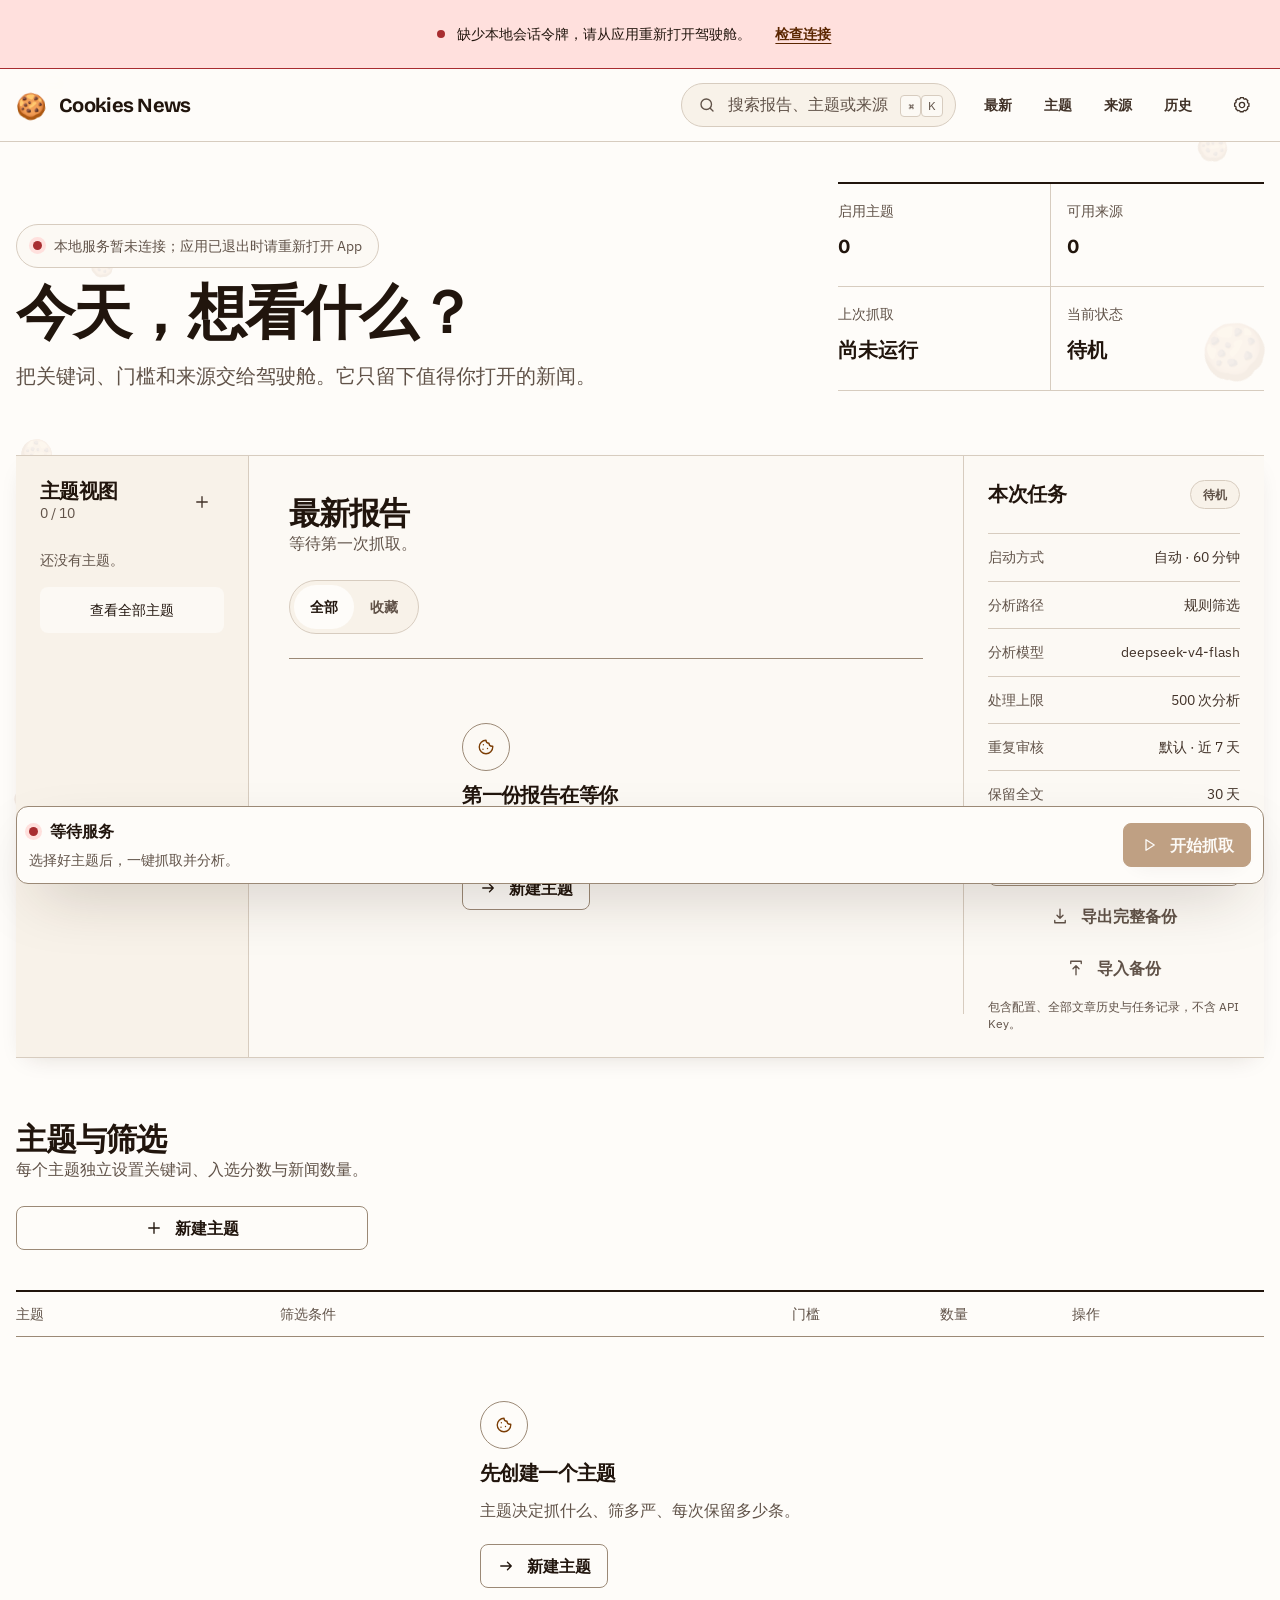
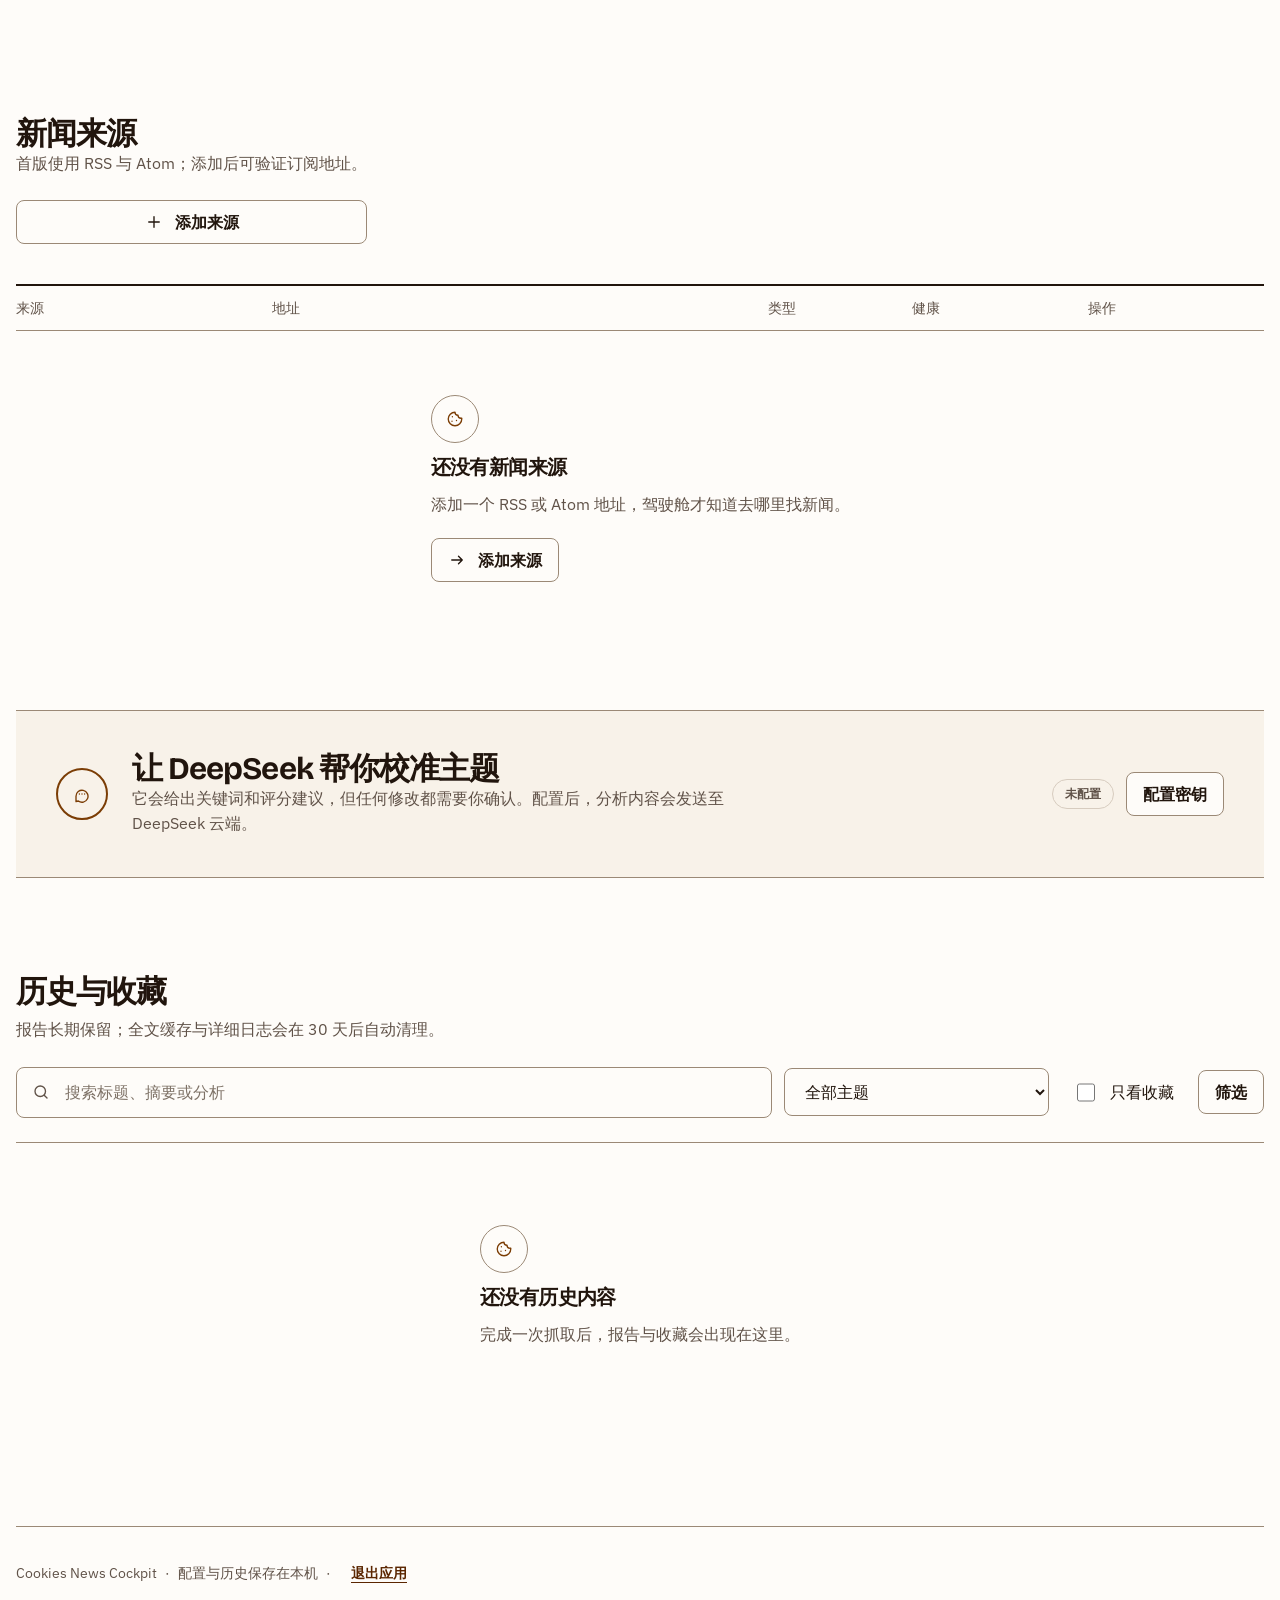
==== commit 466be707: "Build Cookies News Cockpit 1.1.0" ====
--- a/src/cookies_news_cockpit/static/index.html
+++ b/src/cookies_news_cockpit/static/index.html
@@ -121,12 +121,24 @@
                 <strong id="run-progress-title">正在抓取</strong>
                 <span id="run-progress-detail">准备新闻来源…</span>
               </div>
+              <button class="button button--quiet run-cancel" id="cancel-run" type="button"><span class="button__label">取消任务</span></button>
             </div>
             <div class="progress-track" role="progressbar" aria-label="抓取进度" aria-valuemin="0" aria-valuemax="100" aria-valuenow="0">
               <span id="progress-fill"></span>
             </div>
-          </div>
-
+            <dl class="run-funnel" id="run-funnel" aria-label="本次任务处理漏斗">
+              <div><dt>抓取</dt><dd id="funnel-fetched">—</dd></div>
+              <div><dt>时效内</dt><dd id="funnel-fresh">—</dd></div>
+              <div><dt>关键词命中</dt><dd id="funnel-matched">—</dd></div>
+              <div><dt>全文提取</dt><dd id="funnel-fulltext">—</dd></div>
+              <div><dt>重复拦截</dt><dd id="funnel-duplicates">—</dd></div>
+              <div><dt>AI 请求</dt><dd id="funnel-ai">—</dd></div>
+              <div><dt>门槛淘汰</dt><dd id="funnel-threshold">—</dd></div>
+              <div><dt>最终入选</dt><dd id="funnel-kept">—</dd></div>
+            </dl>
+          </div>
+
+          <div class="source-errors" id="source-errors" role="status" hidden></div>
           <div class="story-list" id="latest-list" aria-live="polite"></div>
         </section>
 
@@ -137,7 +149,8 @@
           </div>
           <dl class="run-spec">
             <div><dt>启动方式</dt><dd id="run-mode">手动</dd></div>
-            <div><dt>分析模型</dt><dd id="run-model">deepseek-chat</dd></div>
+            <div><dt>分析路径</dt><dd id="run-analysis-mode">规则筛选</dd></div>
+            <div><dt>分析模型</dt><dd id="run-model">deepseek-v4-flash</dd></div>
             <div><dt>处理上限</dt><dd id="run-cap">—</dd></div>
             <div><dt>重复审核</dt><dd id="run-dedupe">默认 · 近 7 天</dd></div>
             <div><dt>保留全文</dt><dd id="run-retention">30 天</dd></div>
@@ -151,7 +164,12 @@
               <svg class="icon" viewBox="0 0 24 24" aria-hidden="true"><path d="M12 3v12m0 0 4-4m-4 4-4-4"></path><path d="M5 18v3h14v-3"></path></svg>
               <span class="button__label">导出完整备份</span>
             </button>
-            <p class="export-note">包含配置、全部历史与报告，不含 API Key。</p>
+            <button class="button button--quiet button--full" id="import-report" type="button">
+              <svg class="icon" viewBox="0 0 24 24" aria-hidden="true"><path d="M12 21V9m0 0 4 4m-4-4-4 4"></path><path d="M5 6V3h14v3"></path></svg>
+              <span class="button__label">导入备份</span>
+            </button>
+            <input id="import-file" type="file" accept=".zip,application/zip" hidden>
+            <p class="export-note">包含配置、全部文章历史与任务记录，不含 API Key。</p>
           </div>
         </aside>
       </section>
@@ -281,14 +299,18 @@
         </div>
         <input id="topic-id" type="hidden">
         <label class="field"><span>主题名称</span><input id="topic-name" name="name" required maxlength="40" placeholder="例如：机器人与具身智能"><small>用你一眼能认出的短名称。</small></label>
-        <label class="field"><span>包含关键词</span><textarea id="topic-keywords" name="keywords" required rows="3" placeholder="机器人, 具身智能, humanoid"></textarea><small>用逗号分隔，中英文都可以。</small></label>
+        <label class="field"><span>包含关键词 <span class="field-count" id="topic-keyword-count">0 / 40</span></span><textarea id="topic-keywords" name="keywords" required rows="3" placeholder="机器人, 具身智能、humanoid"></textarea><small>支持逗号、顿号、分号或换行分隔；至少填写一个。</small></label>
+        <div class="chip-list" id="topic-keyword-chips" aria-live="polite"></div>
+        <label class="field"><span>排除词 <span class="field-count" id="topic-exclude-count">0 / 40</span></span><textarea id="topic-excludes" name="exclude_keywords" rows="2" placeholder="广告；招聘；软文"></textarea><small>标题或摘要命中排除词时优先剔除。</small></label>
+        <div class="chip-list chip-list--muted" id="topic-exclude-chips" aria-live="polite"></div>
         <div class="form-grid">
           <label class="field"><span>入选分数</span><input id="topic-threshold" name="threshold" type="number" min="0" max="100" step="1" value="60" required><small>0–100，越高越严格。</small><span class="default-control"><input id="topic-threshold-default" type="checkbox" checked><span>使用全局默认</span></span></label>
           <label class="field"><span>新闻数量</span><input id="topic-limit" name="article_limit" type="number" min="1" max="100" step="1" value="20" required><small>每次最多保留的条数。</small><span class="default-control"><input id="topic-limit-default" type="checkbox" checked><span>使用全局默认</span></span></label>
         </div>
         <fieldset class="field-group"><legend>使用来源</legend><div class="check-grid" id="topic-source-options"></div></fieldset>
         <label class="switch-row"><span><strong>启用主题</strong><small>关闭后保留设置，但不会参与抓取。</small></span><input id="topic-enabled" type="checkbox" checked><span class="switch-ui" aria-hidden="true"></span></label>
-        <div class="modal__actions"><button class="button button--quiet" type="button" data-close-dialog><span class="button__label">取消</span></button><button class="button button--primary" type="submit"><span class="button__label">保存主题</span></button></div>
+        <div class="suggestion-panel" id="topic-suggestion" hidden><div><strong>AI 关键词建议</strong><p id="topic-suggestion-copy">先预览，再决定是否加入。</p></div><div class="chip-list" id="topic-suggestion-chips"></div><button class="button button--secondary" id="apply-topic-suggestion" type="button"><span class="button__label">应用到草稿</span></button></div>
+        <div class="modal__actions modal__actions--split"><button class="button button--secondary" id="suggest-topic" type="button"><span class="button__label">AI 扩展关键词</span></button><span class="modal__action-pair"><button class="button button--quiet" type="button" data-close-dialog><span class="button__label">取消</span></button><button class="button button--primary" type="submit"><span class="button__label">保存主题</span></button></span></div>
       </form>
     </dialog>
 
@@ -300,11 +322,18 @@
         </div>
         <input id="source-id" type="hidden">
         <label class="field"><span>来源名称</span><input id="source-name" required maxlength="60" placeholder="例如：联合国新闻"><small>建议使用网站或栏目的正式名称。</small></label>
-        <label class="field"><span>订阅地址</span><input id="source-url" type="url" required placeholder="https://example.com/feed.xml" spellcheck="false"><small id="source-url-help">首版仅支持 RSS 与 Atom。</small></label>
+        <label class="field"><span>网站首页</span><input id="source-homepage" type="url" placeholder="https://example.com/" spellcheck="false"><small>用于识别来源；抓取不会读取这个地址。</small></label>
+        <label class="field"><span>RSS / Atom 订阅地址</span><input id="source-url" type="url" required placeholder="https://example.com/feed.xml" spellcheck="false"><small id="source-url-help">抓取实际使用这个地址，与网站首页分开填写。</small></label>
+        <div class="form-grid form-grid--three">
+          <label class="field"><span>分类</span><select id="source-category"><option value="general">综合</option><option value="world">国际</option><option value="business">商业</option><option value="technology">科技</option><option value="science">科学</option><option value="policy">政策</option><option value="industry">行业</option><option value="custom">其他</option></select></label>
+          <label class="field"><span>语言</span><select id="source-language"><option value="zh">中文</option><option value="en">英文</option><option value="multi">多语言</option><option value="other">其他</option></select></label>
+          <label class="field"><span>来源属性</span><input id="source-preset" value="自定义" readonly></label>
+        </div>
         <label class="field"><span>来源类型</span><input id="source-kind" value="RSS / Atom" readonly></label>
         <label class="switch-row"><span><strong>启用来源</strong><small>验证失败时也可以先保存为停用。</small></span><input id="source-enabled" type="checkbox" checked><span class="switch-ui" aria-hidden="true"></span></label>
+        <label class="field"><span>版权 / 使用条款页面</span><input id="source-terms" type="url" placeholder="https://example.com/terms" spellcheck="false"><small>可选；用于随时查阅来源规则，不参与抓取。</small></label>
         <div class="validation-result" id="source-validation" role="status" hidden></div>
-        <div class="modal__actions modal__actions--split"><button class="button button--secondary" id="validate-source-draft" type="button"><span class="button__label">先验证</span></button><span class="modal__action-pair"><button class="button button--quiet" type="button" data-close-dialog><span class="button__label">取消</span></button><button class="button button--primary" type="submit"><span class="button__label">保存来源</span></button></span></div>
+        <div class="modal__actions modal__actions--split"><button class="button button--secondary" id="validate-source-draft" type="button"><span class="button__label">验证草稿地址</span></button><span class="modal__action-pair"><button class="button button--quiet" type="button" data-close-dialog><span class="button__label">取消</span></button><button class="button button--primary" type="submit"><span class="button__label">保存来源</span></button></span></div>
       </form>
     </dialog>
 
@@ -319,9 +348,12 @@
           <label class="field"><span>默认入选分数</span><input id="setting-threshold" type="number" min="0" max="100" value="60" required></label>
           <label class="field"><span>默认新闻数量</span><input id="setting-article-limit" type="number" min="1" max="100" value="20" required></label>
         </div>
+        <label class="field"><span>新闻时效</span><select id="setting-freshness"><option value="1">最近 1 天</option><option value="3">最近 3 天</option><option value="7">最近 7 天</option><option value="14">最近 14 天</option><option value="30">最近 30 天</option><option value="">不限日期</option></select><small>有限时间窗会排除日期缺失、无效或明显来自未来的内容。</small></label>
         <label class="field"><span>自动抓取间隔</span><select id="setting-refresh"><option value="30">每 30 分钟</option><option value="60">每小时</option><option value="120">每 2 小时</option><option value="240">每 4 小时</option><option value="720">每 12 小时</option><option value="1440">每天</option></select></label>
         <label class="switch-row"><span><strong>提取全文</strong><small>开启后会读取正文帮助分析；全文缓存 30 天后自动清理。</small></span><input id="setting-extract" type="checkbox"><span class="switch-ui" aria-hidden="true"></span></label>
-        <div class="notice"><svg class="icon" viewBox="0 0 24 24" aria-hidden="true"><circle cx="12" cy="12" r="9"></circle><path d="M12 11v5m0-8h.01"></path></svg><span>单次运行最多进行 500 次分析，这是防异常循环的技术保险，不是消费限额。</span></div>
+        <label class="switch-row"><span><strong>零命中时使用语义兜底</strong><small>仅在主题没有字面关键词命中时，交给 DeepSeek 复核少量候选。</small></span><input id="setting-semantic" type="checkbox"><span class="switch-ui" aria-hidden="true"></span></label>
+        <label class="field"><span>语义兜底候选上限</span><input id="setting-semantic-limit" type="number" min="1" max="20" value="20" required><small>每次最多 20 条；关闭语义兜底后不会产生这部分调用。</small></label>
+        <div class="notice"><svg class="icon" viewBox="0 0 24 24" aria-hidden="true"><circle cx="12" cy="12" r="9"></circle><path d="M12 11v5m0-8h.01"></path></svg><span>单次运行最多分析 500 条候选，这是防异常循环的技术保险，不是消费限额。</span></div>
         <div class="modal__actions"><button class="button button--quiet" type="button" data-close-dialog><span class="button__label">取消</span></button><button class="button button--primary" type="submit"><span class="button__label">保存设置</span></button></div>
       </form>
     </dialog>
@@ -333,12 +365,31 @@
           <button class="icon-button" type="button" data-close-dialog aria-label="关闭 DeepSeek 设置"><svg class="icon" viewBox="0 0 24 24" aria-hidden="true"><path d="m6 6 12 12M18 6 6 18"></path></svg></button>
         </div>
         <div class="key-status" id="key-status"><span class="status-dot" aria-hidden="true"></span><span>正在检查密钥状态…</span></div>
-        <label class="field"><span>模型</span><input id="deepseek-model" value="deepseek-chat" readonly><small>首版固定使用该模型。</small></label>
+        <label class="field"><span>模型</span><input id="deepseek-model" value="deepseek-v4-flash" readonly><small>1.1 固定使用当前 Flash 非思考模式。</small></label>
         <label class="field"><span>API Key</span><div class="input-action"><input id="deepseek-key" type="password" autocomplete="new-password" placeholder="sk-…" spellcheck="false"><button class="icon-button" id="toggle-key" type="button" aria-label="显示或隐藏密钥"><svg class="icon" viewBox="0 0 24 24" aria-hidden="true"><path d="M2.5 12s3.5-6 9.5-6 9.5 6 9.5 6-3.5 6-9.5 6-9.5-6-9.5-6Z"></path><circle cx="12" cy="12" r="2.5"></circle></svg></button></div><small>留空不会改变现有密钥。</small></label>
-        <div class="notice notice--butter"><svg class="icon" viewBox="0 0 24 24" aria-hidden="true"><path d="M12 3 2.5 20h19L12 3Z"></path><path d="M12 9v5m0 3h.01"></path></svg><span>配置后，新闻标题、来源、摘要，以及开启全文提取时的正文会发送至 DeepSeek 云端分析。单次运行最多 500 次调用；实际费用以 DeepSeek 账单为准。</span></div>
-        <div class="modal__actions modal__actions--split"><button class="button button--danger-quiet" id="delete-key" type="button"><span class="button__label">删除密钥</span></button><span class="modal__action-pair"><button class="button button--quiet" type="button" data-close-dialog><span class="button__label">取消</span></button><button class="button button--primary" type="submit"><span class="button__label">保存密钥</span></button></span></div>
+        <div class="notice notice--butter"><svg class="icon" viewBox="0 0 24 24" aria-hidden="true"><path d="M12 3 2.5 20h19L12 3Z"></path><path d="M12 9v5m0 3h.01"></path></svg><span>配置后，新闻标题、来源、摘要，以及开启全文提取时的正文会发送至 DeepSeek 云端分析。单次运行最多分析 500 条候选；实际费用以 DeepSeek 账单为准。</span></div>
+        <div class="validation-result" id="deepseek-test-result" role="status" hidden></div>
+        <div class="modal__actions modal__actions--split"><span class="modal__action-pair"><button class="button button--danger-quiet" id="delete-key" type="button"><span class="button__label">删除密钥</span></button><button class="button button--secondary" id="test-key" type="button"><span class="button__label">测试连接</span></button></span><span class="modal__action-pair"><button class="button button--quiet" type="button" data-close-dialog><span class="button__label">取消</span></button><button class="button button--primary" type="submit"><span class="button__label">保存密钥</span></button></span></div>
       </form>
     </dialog>
+
+    <dialog class="modal onboarding-modal" id="onboarding-dialog" aria-labelledby="onboarding-title">
+      <div class="modal__surface form-stack">
+        <div class="modal__head"><div><p class="step-label" id="onboarding-step-label">第 1 步，共 4 步</p><h2 id="onboarding-title">先挑选新闻来源</h2><p id="onboarding-copy">按分类启用来源，也可以稍后在驾驶舱里调整。</p></div><button class="icon-button" id="skip-onboarding" type="button" aria-label="跳过首次设置"><svg class="icon" viewBox="0 0 24 24" aria-hidden="true"><path d="m6 6 12 12M18 6 6 18"></path></svg></button></div>
+        <ol class="wizard-progress" aria-label="首次设置进度"><li data-wizard-marker="0" class="is-active">来源</li><li data-wizard-marker="1">主题</li><li data-wizard-marker="2">DeepSeek</li><li data-wizard-marker="3">运行</li></ol>
+        <section class="wizard-step" data-wizard-step="0"><fieldset class="field-group"><legend>来源分类</legend><div class="check-grid" id="wizard-source-categories"></div></fieldset><p class="helper-copy">没有合适来源？完成向导后可粘贴自己的 RSS / Atom 地址。</p></section>
+        <section class="wizard-step" data-wizard-step="1" hidden><label class="field"><span>第一个主题</span><input id="wizard-topic-name" maxlength="40" placeholder="例如：机器人与具身智能"></label><label class="field"><span>关键词</span><textarea id="wizard-topic-keywords" rows="3" placeholder="机器人、具身智能、humanoid"></textarea><small>至少一个，支持逗号、顿号、分号或换行。</small></label></section>
+        <section class="wizard-step" data-wizard-step="2" hidden><p class="notice">DeepSeek 可进行评分和摘要；不配置也能使用规则初筛。</p><label class="field"><span>API Key（可跳过）</span><input id="wizard-deepseek-key" type="password" autocomplete="new-password" placeholder="sk-…"></label><div class="validation-result" id="wizard-key-result" role="status" hidden></div><button class="button button--secondary" id="wizard-test-key" type="button"><span class="button__label">测试连接</span></button></section>
+        <section class="wizard-step" data-wizard-step="3" hidden><div class="empty-state empty-state--compact"><span class="empty-state__symbol" aria-hidden="true">🍪</span><h3>驾驶舱准备好了</h3><p>现在运行第一份报告；之后仍可修改全部设置。</p></div></section>
+        <div class="modal__actions modal__actions--split"><button class="button button--quiet" id="wizard-back" type="button"><span class="button__label">上一步</span></button><span class="modal__action-pair"><button class="button button--quiet" id="wizard-skip-step" type="button"><span class="button__label">跳过</span></button><button class="button button--primary" id="wizard-next" type="button"><span class="button__label">下一步</span></button></span></div>
+      </div>
+    </dialog>
+
+    <dialog class="modal" id="import-dialog" aria-labelledby="import-title">
+      <div class="modal__surface form-stack"><div class="modal__head"><div><h2 id="import-title">导入前预览</h2><p>不会覆盖现有内容；仅安全合并未重复的配置与历史。</p></div><button class="icon-button" type="button" data-close-dialog aria-label="关闭导入预览"><svg class="icon" viewBox="0 0 24 24" aria-hidden="true"><path d="m6 6 12 12M18 6 6 18"></path></svg></button></div><div class="import-preview" id="import-preview"></div><div class="notice notice--butter">API Key 永远不会从备份导入。发生冲突时保留本机版本。</div><div class="modal__actions"><button class="button button--quiet" type="button" data-close-dialog><span class="button__label">取消</span></button><button class="button button--primary" id="apply-import" type="button"><span class="button__label">确认安全合并</span></button></div></div>
+    </dialog>
+
+    <div class="shutdown-state" id="shutdown-state" role="status" hidden><div><span aria-hidden="true">🍪</span><h2>应用已安全退出</h2><p id="shutdown-copy">正在尝试自动关闭页面…</p></div></div>
 
     <dialog class="modal" id="calibration-dialog" aria-labelledby="calibration-title">
       <div class="modal__surface form-stack">
--- a/src/cookies_news_cockpit/static/app.css
+++ b/src/cookies_news_cockpit/static/app.css
@@ -1,8 +1,9 @@
-/* Hallmark · pre-emit critique: P5 H5 E5 S5 R5 V5 · genre: playful · tone: light/warm/precise · palette anchor: cocoa 54deg · macrostructure: Workbench
+/* Hallmark · pre-emit critique: P5 H5 E5 S5 R4 V4 · genre: playful · tone: light/warm/precise · palette anchor: cocoa 54deg · macrostructure: Workbench
  * structural fingerprint: N13 nav / Workbench / Ft2 footer / Tier A cookie field
+ * variation knobs: funnel-first canvas / run-state inspector / four-step onboarding
  * contrast: pass (40–41) · honest: pass (46) · chrome: pass (47)
  * tokens: pass (48) · icons: pass (30)
- * responsive: pass (34, 49–57) · slop: pass (58/58)
+ * responsive: pass (34, 49–57) · nav: N13 · footer: Ft2 · slop: pass (42–45, 58/58)
  */
 @import url("./tokens.css");
 
@@ -709,6 +710,10 @@
   animation: run-spin 760ms linear infinite;
 }
 
+.run-progress:not([data-state="running"]) .spinner {
+  display: none;
+}
+
 @keyframes run-spin {
   to { transform: rotate(1turn); }
 }
@@ -723,7 +728,7 @@
 
 .progress-track span {
   display: block;
-  width: 0;
+  width: 100%;
   height: 100%;
   border-radius: var(--radius-round);
   background: var(--color-accent);
@@ -731,12 +736,60 @@
   transition: transform var(--dur-base) var(--ease-out);
 }
 
-.progress-track[data-phase="queued"] span {
-  transform: scaleX(0.22);
-}
-
-.progress-track[data-phase="running"] span {
-  transform: scaleX(0.62);
+.progress-track[data-progress="0"] span { transform: scaleX(0); }
+.progress-track[data-progress="10"] span { transform: scaleX(0.1); }
+.progress-track[data-progress="20"] span { transform: scaleX(0.2); }
+.progress-track[data-progress="30"] span { transform: scaleX(0.3); }
+.progress-track[data-progress="40"] span { transform: scaleX(0.4); }
+.progress-track[data-progress="50"] span { transform: scaleX(0.5); }
+.progress-track[data-progress="60"] span { transform: scaleX(0.6); }
+.progress-track[data-progress="70"] span { transform: scaleX(0.7); }
+.progress-track[data-progress="80"] span { transform: scaleX(0.8); }
+.progress-track[data-progress="90"] span { transform: scaleX(0.9); }
+.progress-track[data-progress="100"] span { transform: scaleX(1); }
+
+.run-cancel {
+  margin-left: auto;
+  flex: 0 0 auto;
+}
+
+.run-funnel {
+  margin-top: var(--space-md);
+  display: grid;
+  grid-template-columns: repeat(2, minmax(0, 1fr));
+  gap: var(--space-xs);
+}
+
+.run-funnel div {
+  min-width: 0;
+  padding: var(--space-xs);
+  border-top: var(--rule-hairline) solid var(--color-rule);
+}
+
+.run-funnel dt {
+  color: var(--color-muted);
+  font-size: var(--text-xs);
+}
+
+.run-funnel dd {
+  color: var(--color-ink);
+  font-weight: 600;
+  font-variant-numeric: tabular-nums;
+}
+
+.source-errors {
+  margin-top: var(--space-md);
+  padding: var(--space-md);
+  border-left: var(--rule-medium) solid var(--color-error);
+  background: var(--color-error-soft);
+  color: var(--color-error);
+  font-size: var(--text-sm);
+}
+
+.source-errors ul,
+.import-preview ul {
+  margin: var(--space-xs) 0 0;
+  padding-left: var(--space-lg);
 }
 
 .story-list,
@@ -785,7 +838,8 @@
 
 .topic-label,
 .type-label,
-.score-label {
+.score-label,
+.mode-label {
   min-height: 1.75rem;
   padding-inline: var(--space-sm);
   display: inline-flex;
@@ -798,6 +852,16 @@
   white-space: nowrap;
 }
 
+.mode-label[data-mode="rules"] {
+  background: var(--color-paper-soft);
+  color: var(--color-muted);
+}
+
+.mode-label[data-mode="ai"] {
+  background: var(--color-accent-soft);
+  color: var(--color-accent-deep);
+}
+
 .story-row h3 a,
 .history-row h3 a {
   color: var(--color-ink);
@@ -816,6 +880,12 @@
   border-left: var(--rule-medium) solid var(--color-butter);
   color: var(--color-ink-soft);
   font-size: var(--text-sm);
+}
+
+.match-note {
+  max-width: var(--copy-max);
+  color: var(--color-muted);
+  font-size: var(--text-xs);
 }
 
 .favorite-button {
@@ -1070,6 +1140,35 @@
 .data-row__url a {
   color: var(--color-muted);
   text-decoration: none;
+}
+
+.data-row__title > span:last-child {
+  display: grid;
+  gap: var(--space-3xs);
+}
+
+.data-row__url {
+  display: grid;
+  gap: var(--space-2xs);
+}
+
+.source-home-link {
+  width: fit-content;
+  font-size: var(--text-xs);
+}
+
+.source-health {
+  min-width: 0;
+  display: grid;
+  justify-items: start;
+  gap: var(--space-2xs);
+}
+
+.source-error {
+  max-width: 22rem;
+  color: var(--color-error);
+  overflow-wrap: anywhere;
+  white-space: normal;
 }
 
 .row-actions {
@@ -1481,6 +1580,67 @@
   background: var(--color-paper-raised);
 }
 
+.check-option.is-disabled {
+  cursor: not-allowed;
+  opacity: 0.56;
+}
+
+.field-count {
+  margin-left: var(--space-xs);
+  color: var(--color-muted);
+  font-size: var(--text-xs);
+  font-weight: 400;
+  font-variant-numeric: tabular-nums;
+}
+
+.field-count[data-state="error"] {
+  color: var(--color-error);
+  font-weight: 600;
+}
+
+.chip-list {
+  min-height: var(--space-lg);
+  display: flex;
+  flex-wrap: wrap;
+  gap: var(--space-xs);
+}
+
+.keyword-chip {
+  min-height: 1.75rem;
+  padding-inline: var(--space-sm);
+  display: inline-flex;
+  align-items: center;
+  border: var(--rule-hairline) solid var(--color-rule);
+  border-radius: var(--radius-round);
+  background: var(--color-accent-soft);
+  color: var(--color-accent-deep);
+  font-size: var(--text-xs);
+  overflow-wrap: anywhere;
+}
+
+.chip-list--muted .keyword-chip {
+  background: var(--color-paper-soft);
+  color: var(--color-muted);
+}
+
+.suggestion-panel {
+  padding: var(--space-md);
+  display: grid;
+  gap: var(--space-sm);
+  border: var(--rule-hairline) solid var(--color-rule-strong);
+  border-radius: var(--radius-md);
+  background: var(--color-butter-soft);
+}
+
+.suggestion-panel[hidden] {
+  display: none;
+}
+
+.suggestion-panel p {
+  color: var(--color-muted);
+  font-size: var(--text-sm);
+}
+
 .switch-row {
   min-height: 4.25rem;
   padding-block: var(--space-sm);
@@ -1763,6 +1923,112 @@
 
 .empty-state .button {
   margin-top: var(--space-xs);
+}
+
+.step-label {
+  color: var(--color-accent-deep);
+  font-size: var(--text-xs);
+  font-weight: 600;
+}
+
+.wizard-progress {
+  margin: 0;
+  padding: 0;
+  display: grid;
+  grid-template-columns: repeat(4, minmax(0, 1fr));
+  gap: var(--space-2xs);
+  list-style: none;
+}
+
+.wizard-progress li {
+  min-width: 0;
+  padding-block: var(--space-xs);
+  border-top: var(--rule-medium) solid var(--color-rule);
+  color: var(--color-muted);
+  font-size: var(--text-xs);
+  text-align: center;
+  white-space: nowrap;
+}
+
+.wizard-progress li.is-active {
+  border-top-color: var(--color-accent);
+  color: var(--color-accent-deep);
+  font-weight: 600;
+}
+
+.wizard-step {
+  min-height: 12rem;
+  display: grid;
+  align-content: start;
+  gap: var(--space-md);
+}
+
+.wizard-step[hidden] {
+  display: none;
+}
+
+.import-preview {
+  display: grid;
+  gap: var(--space-md);
+}
+
+.import-summary {
+  display: grid;
+  grid-template-columns: repeat(2, minmax(0, 1fr));
+  gap: var(--space-xs);
+}
+
+.import-summary div {
+  padding: var(--space-sm);
+  border: var(--rule-hairline) solid var(--color-rule);
+  border-radius: var(--radius-sm);
+  background: var(--color-paper-soft);
+}
+
+.import-summary dt {
+  color: var(--color-muted);
+  font-size: var(--text-xs);
+}
+
+.import-summary dd {
+  color: var(--color-ink);
+  font-size: var(--text-lg);
+  font-weight: 600;
+  font-variant-numeric: tabular-nums;
+}
+
+.import-warning {
+  color: var(--color-error);
+  font-size: var(--text-sm);
+}
+
+.shutdown-state {
+  position: fixed;
+  inset: 0;
+  z-index: var(--z-tooltip);
+  padding: var(--space-lg);
+  display: grid;
+  place-items: center;
+  background: var(--color-paper);
+}
+
+.shutdown-state[hidden] {
+  display: none;
+}
+
+.shutdown-state > div {
+  max-width: 30rem;
+  display: grid;
+  gap: var(--space-md);
+  text-align: center;
+}
+
+.shutdown-state > div > span {
+  font-size: var(--text-display);
+}
+
+.shutdown-state p {
+  color: var(--color-muted);
 }
 
 .toast-region {
@@ -2105,6 +2371,10 @@
     grid-template-columns: repeat(2, minmax(0, 1fr));
   }
 
+  .run-funnel {
+    grid-template-columns: repeat(4, minmax(0, 1fr));
+  }
+
   .modal,
   .search-modal {
     width: min(40rem, calc(100% - 2rem));
@@ -2151,6 +2421,9 @@
 }
 
 @media (min-width: 60rem) {
+  .form-grid--three {
+    grid-template-columns: repeat(3, minmax(0, 1fr));
+  }
   .intro {
     grid-template-columns: minmax(0, 1.28fr) minmax(17rem, 0.72fr);
     align-items: end;
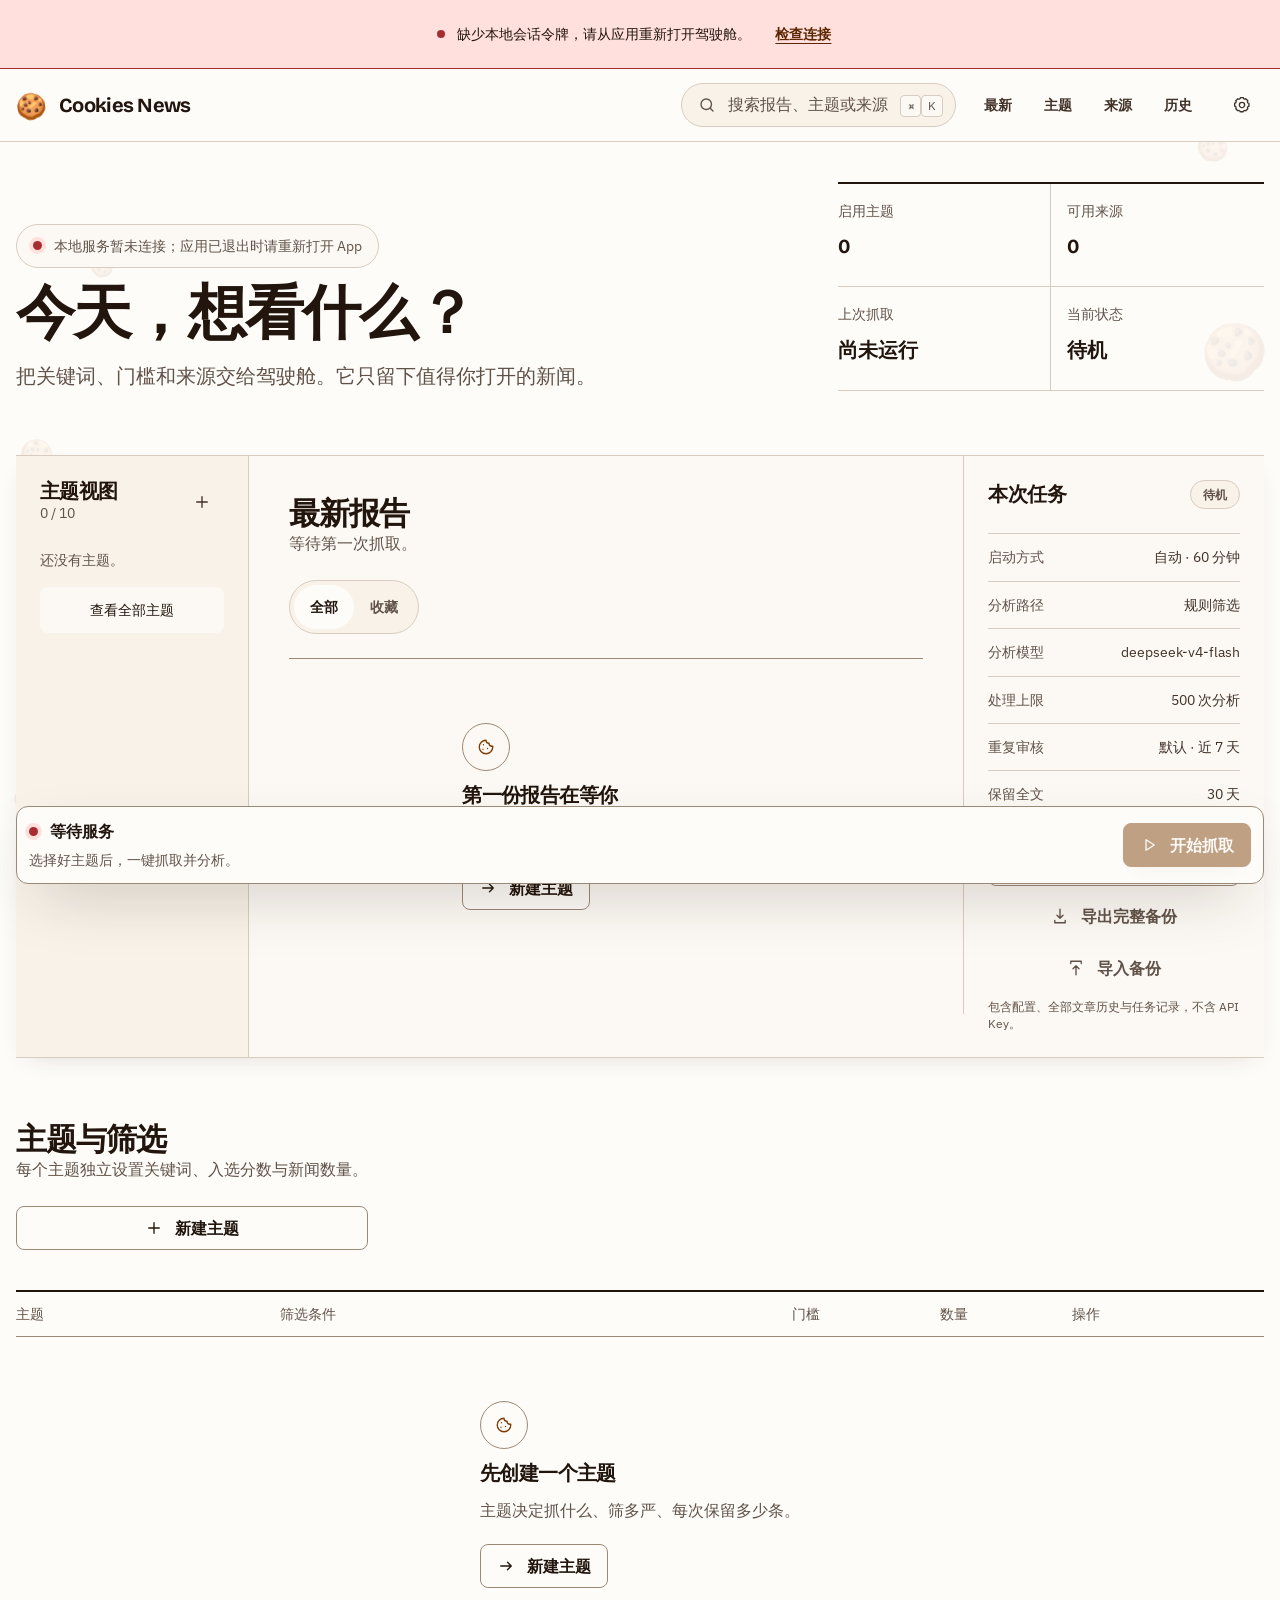
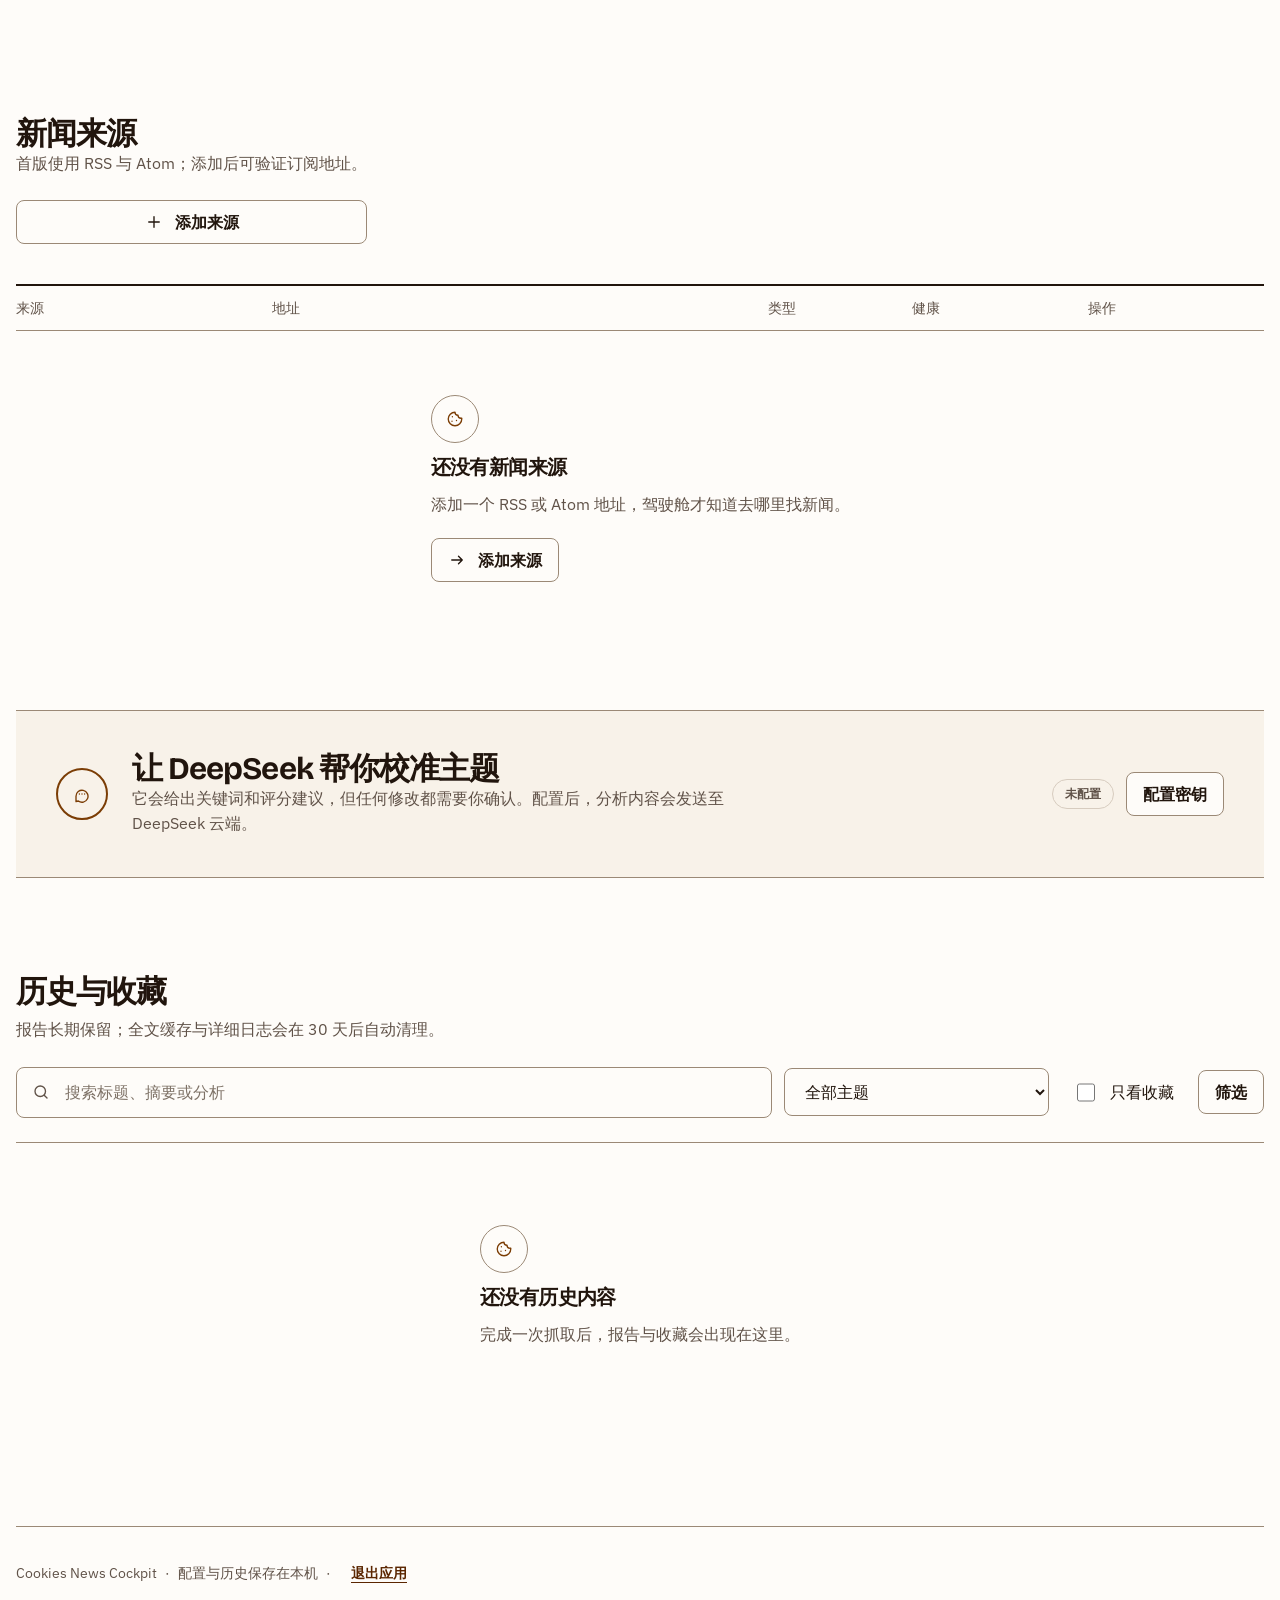
==== commit 720eeb70: "Build Cookies News Cockpit 1.2.0 candidate" ====
--- a/src/cookies_news_cockpit/static/index.html
+++ b/src/cookies_news_cockpit/static/index.html
@@ -114,6 +114,8 @@
             </div>
           </div>
 
+          <div class="report-context" id="report-context" role="status" hidden></div>
+
           <div class="run-progress" id="run-progress" hidden>
             <div class="run-progress__copy">
               <span class="spinner" aria-hidden="true"></span>
@@ -126,16 +128,45 @@
             <div class="progress-track" role="progressbar" aria-label="抓取进度" aria-valuemin="0" aria-valuemax="100" aria-valuenow="0">
               <span id="progress-fill"></span>
             </div>
-            <dl class="run-funnel" id="run-funnel" aria-label="本次任务处理漏斗">
-              <div><dt>抓取</dt><dd id="funnel-fetched">—</dd></div>
-              <div><dt>时效内</dt><dd id="funnel-fresh">—</dd></div>
-              <div><dt>关键词命中</dt><dd id="funnel-matched">—</dd></div>
-              <div><dt>全文提取</dt><dd id="funnel-fulltext">—</dd></div>
-              <div><dt>重复拦截</dt><dd id="funnel-duplicates">—</dd></div>
-              <div><dt>AI 请求</dt><dd id="funnel-ai">—</dd></div>
-              <div><dt>门槛淘汰</dt><dd id="funnel-threshold">—</dd></div>
-              <div><dt>最终入选</dt><dd id="funnel-kept">—</dd></div>
-            </dl>
+            <div class="run-funnel" id="run-funnel" aria-label="本次任务处理漏斗">
+              <section class="funnel-group" aria-labelledby="funnel-discovery-title">
+                <h3 id="funnel-discovery-title">发现</h3>
+                <dl>
+                  <div><dt>抓取条目</dt><dd id="funnel-fetched">—</dd></div>
+                  <div><dt>时效内</dt><dd id="funnel-fresh">—</dd></div>
+                  <div><dt>关键词命中</dt><dd id="funnel-matched">—</dd></div>
+                  <div><dt>去重候选</dt><dd id="funnel-unique">—</dd></div>
+                </dl>
+              </section>
+              <section class="funnel-group" aria-labelledby="funnel-processing-title">
+                <h3 id="funnel-processing-title">处理</h3>
+                <dl>
+                  <div><dt>全文尝试</dt><dd id="funnel-fulltext">—</dd></div>
+                  <div><dt>全文成功</dt><dd id="funnel-fulltext-success">—</dd></div>
+                  <div><dt>语义首批</dt><dd id="funnel-semantic-initial">—</dd></div>
+                  <div><dt>语义追加</dt><dd id="funnel-semantic-additional">—</dd></div>
+                  <div><dt>语义复核</dt><dd id="funnel-semantic">—</dd></div>
+                  <div><dt>AI 请求</dt><dd id="funnel-ai">—</dd></div>
+                  <div><dt>AI 成功</dt><dd id="funnel-ai-success">—</dd></div>
+                  <div><dt>AI 失败</dt><dd id="funnel-ai-failure">—</dd></div>
+                  <div><dt>历史重复</dt><dd id="funnel-history-duplicates">—</dd></div>
+                  <div><dt>本次重复</dt><dd id="funnel-run-duplicates">—</dd></div>
+                  <div><dt>重复合计</dt><dd id="funnel-duplicates">—</dd></div>
+                </dl>
+              </section>
+              <section class="funnel-group" aria-labelledby="funnel-result-title">
+                <h3 id="funnel-result-title">结果</h3>
+                <dl>
+                  <div><dt>核心新闻</dt><dd id="funnel-core">—</dd></div>
+                  <div><dt>补充阅读</dt><dd id="funnel-supplement">—</dd></div>
+                  <div><dt>低于补充线</dt><dd id="funnel-below-supplement">—</dd></div>
+                  <div><dt>门槛淘汰</dt><dd id="funnel-threshold">—</dd></div>
+                  <div><dt>预算已用尽</dt><dd id="funnel-budget">—</dd></div>
+                  <div><dt>最终入选</dt><dd id="funnel-kept">—</dd></div>
+                </dl>
+              </section>
+            </div>
+            <div class="funnel-breakdown" id="funnel-breakdown"></div>
           </div>
 
           <div class="source-errors" id="source-errors" role="status" hidden></div>
@@ -309,7 +340,7 @@
         </div>
         <fieldset class="field-group"><legend>使用来源</legend><div class="check-grid" id="topic-source-options"></div></fieldset>
         <label class="switch-row"><span><strong>启用主题</strong><small>关闭后保留设置，但不会参与抓取。</small></span><input id="topic-enabled" type="checkbox" checked><span class="switch-ui" aria-hidden="true"></span></label>
-        <div class="suggestion-panel" id="topic-suggestion" hidden><div><strong>AI 关键词建议</strong><p id="topic-suggestion-copy">先预览，再决定是否加入。</p></div><div class="chip-list" id="topic-suggestion-chips"></div><button class="button button--secondary" id="apply-topic-suggestion" type="button"><span class="button__label">应用到草稿</span></button></div>
+        <div class="suggestion-panel" id="topic-suggestion" hidden><div><strong>AI 关键词建议</strong><p id="topic-suggestion-copy">只提供建议，不会自动修改；确认后才加入草稿。</p></div><div class="chip-list" id="topic-suggestion-chips"></div><button class="button button--secondary" id="apply-topic-suggestion" type="button"><span class="button__label">确认加入草稿</span></button></div>
         <div class="modal__actions modal__actions--split"><button class="button button--secondary" id="suggest-topic" type="button"><span class="button__label">AI 扩展关键词</span></button><span class="modal__action-pair"><button class="button button--quiet" type="button" data-close-dialog><span class="button__label">取消</span></button><button class="button button--primary" type="submit"><span class="button__label">保存主题</span></button></span></div>
       </form>
     </dialog>
@@ -351,8 +382,8 @@
         <label class="field"><span>新闻时效</span><select id="setting-freshness"><option value="1">最近 1 天</option><option value="3">最近 3 天</option><option value="7">最近 7 天</option><option value="14">最近 14 天</option><option value="30">最近 30 天</option><option value="">不限日期</option></select><small>有限时间窗会排除日期缺失、无效或明显来自未来的内容。</small></label>
         <label class="field"><span>自动抓取间隔</span><select id="setting-refresh"><option value="30">每 30 分钟</option><option value="60">每小时</option><option value="120">每 2 小时</option><option value="240">每 4 小时</option><option value="720">每 12 小时</option><option value="1440">每天</option></select></label>
         <label class="switch-row"><span><strong>提取全文</strong><small>开启后会读取正文帮助分析；全文缓存 30 天后自动清理。</small></span><input id="setting-extract" type="checkbox"><span class="switch-ui" aria-hidden="true"></span></label>
-        <label class="switch-row"><span><strong>零命中时使用语义兜底</strong><small>仅在主题没有字面关键词命中时，交给 DeepSeek 复核少量候选。</small></span><input id="setting-semantic" type="checkbox"><span class="switch-ui" aria-hidden="true"></span></label>
-        <label class="field"><span>语义兜底候选上限</span><input id="setting-semantic-limit" type="number" min="1" max="20" value="20" required><small>每次最多 20 条；关闭语义兜底后不会产生这部分调用。</small></label>
+        <label class="switch-row"><span><strong>结果不足时智能补充</strong><small>首批规则结果不足时，交给 DeepSeek 复核有限候选，补足有价值的补充阅读。</small></span><input id="setting-semantic" type="checkbox"><span class="switch-ui" aria-hidden="true"></span></label>
+        <label class="field"><span>智能补充首批上限</span><input id="setting-semantic-limit" type="number" min="1" max="20" value="20" required><small>首批最多 20 条；仍不足时系统最多追加 15 条。关闭后不产生这部分调用。</small></label>
         <div class="notice"><svg class="icon" viewBox="0 0 24 24" aria-hidden="true"><circle cx="12" cy="12" r="9"></circle><path d="M12 11v5m0-8h.01"></path></svg><span>单次运行最多分析 500 条候选，这是防异常循环的技术保险，不是消费限额。</span></div>
         <div class="modal__actions"><button class="button button--quiet" type="button" data-close-dialog><span class="button__label">取消</span></button><button class="button button--primary" type="submit"><span class="button__label">保存设置</span></button></div>
       </form>
@@ -365,7 +396,7 @@
           <button class="icon-button" type="button" data-close-dialog aria-label="关闭 DeepSeek 设置"><svg class="icon" viewBox="0 0 24 24" aria-hidden="true"><path d="m6 6 12 12M18 6 6 18"></path></svg></button>
         </div>
         <div class="key-status" id="key-status"><span class="status-dot" aria-hidden="true"></span><span>正在检查密钥状态…</span></div>
-        <label class="field"><span>模型</span><input id="deepseek-model" value="deepseek-v4-flash" readonly><small>1.1 固定使用当前 Flash 非思考模式。</small></label>
+        <label class="field"><span>模型</span><input id="deepseek-model" value="deepseek-v4-flash" readonly><small>1.2 固定使用当前 Flash 非思考模式。</small></label>
         <label class="field"><span>API Key</span><div class="input-action"><input id="deepseek-key" type="password" autocomplete="new-password" placeholder="sk-…" spellcheck="false"><button class="icon-button" id="toggle-key" type="button" aria-label="显示或隐藏密钥"><svg class="icon" viewBox="0 0 24 24" aria-hidden="true"><path d="M2.5 12s3.5-6 9.5-6 9.5 6 9.5 6-3.5 6-9.5 6-9.5-6-9.5-6Z"></path><circle cx="12" cy="12" r="2.5"></circle></svg></button></div><small>留空不会改变现有密钥。</small></label>
         <div class="notice notice--butter"><svg class="icon" viewBox="0 0 24 24" aria-hidden="true"><path d="M12 3 2.5 20h19L12 3Z"></path><path d="M12 9v5m0 3h.01"></path></svg><span>配置后，新闻标题、来源、摘要，以及开启全文提取时的正文会发送至 DeepSeek 云端分析。单次运行最多分析 500 条候选；实际费用以 DeepSeek 账单为准。</span></div>
         <div class="validation-result" id="deepseek-test-result" role="status" hidden></div>
@@ -386,7 +417,7 @@
     </dialog>
 
     <dialog class="modal" id="import-dialog" aria-labelledby="import-title">
-      <div class="modal__surface form-stack"><div class="modal__head"><div><h2 id="import-title">导入前预览</h2><p>不会覆盖现有内容；仅安全合并未重复的配置与历史。</p></div><button class="icon-button" type="button" data-close-dialog aria-label="关闭导入预览"><svg class="icon" viewBox="0 0 24 24" aria-hidden="true"><path d="m6 6 12 12M18 6 6 18"></path></svg></button></div><div class="import-preview" id="import-preview"></div><div class="notice notice--butter">API Key 永远不会从备份导入。发生冲突时保留本机版本。</div><div class="modal__actions"><button class="button button--quiet" type="button" data-close-dialog><span class="button__label">取消</span></button><button class="button button--primary" id="apply-import" type="button"><span class="button__label">确认安全合并</span></button></div></div>
+      <div class="modal__surface form-stack"><div class="modal__head"><div><h2 id="import-title">导入前预览</h2><p>不会覆盖现有内容；仅安全合并未重复的配置与历史。</p></div><button class="icon-button" type="button" data-close-dialog aria-label="关闭导入预览"><svg class="icon" viewBox="0 0 24 24" aria-hidden="true"><path d="m6 6 12 12M18 6 6 18"></path></svg></button></div><div class="import-preview" id="import-preview"></div><label class="check-control import-portable"><input id="import-portable-settings" type="checkbox"><span><strong>恢复便携设置</strong><small>默认不恢复；勾选后仅导入门槛、数量、时效、刷新间隔、全文与智能补充设置。</small></span></label><div class="notice notice--butter">API Key 永远不会从备份导入；DeepSeek 连接状态与首次设置状态也不会导入。发生冲突时保留本机主题、来源与历史。</div><div class="modal__actions"><button class="button button--quiet" type="button" data-close-dialog><span class="button__label">取消</span></button><button class="button button--primary" id="apply-import" type="button"><span class="button__label">确认安全合并</span></button></div></div>
     </dialog>
 
     <div class="shutdown-state" id="shutdown-state" role="status" hidden><div><span aria-hidden="true">🍪</span><h2>应用已安全退出</h2><p id="shutdown-copy">正在尝试自动关闭页面…</p></div></div>
--- a/src/cookies_news_cockpit/static/app.css
+++ b/src/cookies_news_cockpit/static/app.css
@@ -1,6 +1,6 @@
-/* Hallmark · pre-emit critique: P5 H5 E5 S5 R4 V4 · genre: playful · tone: light/warm/precise · palette anchor: cocoa 54deg · macrostructure: Workbench
+/* Hallmark · pre-emit critique: P5 H5 E5 S5 R5 V4 · genre: playful · tone: light/warm/precise · palette anchor: cocoa 54deg · macrostructure: Workbench
  * structural fingerprint: N13 nav / Workbench / Ft2 footer / Tier A cookie field
- * variation knobs: funnel-first canvas / run-state inspector / four-step onboarding
+ * variation knobs: tiered report ledger / three-stage expandable funnel / portable-import disclosure
  * contrast: pass (40–41) · honest: pass (46) · chrome: pass (47)
  * tokens: pass (48) · icons: pass (30)
  * responsive: pass (34, 49–57) · nav: N13 · footer: Ft2 · slop: pass (42–45, 58/58)
@@ -648,6 +648,21 @@
   color: var(--color-muted);
 }
 
+.report-context {
+  margin-top: var(--space-md);
+  padding: var(--space-sm) var(--space-md);
+  display: grid;
+  gap: var(--space-3xs);
+  border-left: var(--rule-medium) solid var(--color-butter);
+  background: var(--color-butter-soft);
+}
+
+.report-context span {
+  color: var(--color-muted);
+  font-size: var(--text-sm);
+  font-variant-numeric: tabular-nums;
+}
+
 .segmented {
   min-height: var(--control-min);
   padding: var(--space-2xs);
@@ -756,25 +771,105 @@
 .run-funnel {
   margin-top: var(--space-md);
   display: grid;
+  grid-template-columns: minmax(0, 1fr);
+  gap: var(--space-md);
+}
+
+.funnel-group {
+  min-width: 0;
+}
+
+.funnel-group h3 {
+  padding-bottom: var(--space-xs);
+  border-bottom: var(--rule-medium) solid var(--color-rule-strong);
+  color: var(--color-accent-deep);
+  font-size: var(--text-sm);
+  letter-spacing: 0;
+}
+
+.funnel-group dl {
+  display: grid;
   grid-template-columns: repeat(2, minmax(0, 1fr));
   gap: var(--space-xs);
 }
 
-.run-funnel div {
+.funnel-group dl > div {
   min-width: 0;
   padding: var(--space-xs);
   border-top: var(--rule-hairline) solid var(--color-rule);
 }
 
-.run-funnel dt {
+.funnel-group dt {
   color: var(--color-muted);
   font-size: var(--text-xs);
 }
 
-.run-funnel dd {
+.funnel-group dd {
   color: var(--color-ink);
   font-weight: 600;
   font-variant-numeric: tabular-nums;
+}
+
+.funnel-breakdown {
+  margin-top: var(--space-md);
+  display: grid;
+  gap: var(--space-md);
+}
+
+.funnel-breakdown__group {
+  display: grid;
+  gap: var(--space-xs);
+}
+
+.funnel-detail {
+  border-top: var(--rule-hairline) solid var(--color-rule-strong);
+}
+
+.funnel-detail summary {
+  min-height: var(--control-min);
+  padding-block: var(--space-xs);
+  display: grid;
+  grid-template-columns: minmax(0, 1fr) auto;
+  align-items: center;
+  gap: var(--space-sm);
+  cursor: pointer;
+}
+
+.funnel-detail summary small {
+  text-align: right;
+}
+
+.funnel-detail__metrics {
+  padding-bottom: var(--space-sm);
+  display: grid;
+  grid-template-columns: repeat(2, minmax(0, 1fr));
+  gap: var(--space-xs);
+}
+
+.funnel-detail__metrics div {
+  padding: var(--space-xs);
+  background: var(--color-paper-soft);
+}
+
+.funnel-detail__metrics dt,
+.funnel-reasons,
+.funnel-reasons__title {
+  color: var(--color-muted);
+  font-size: var(--text-xs);
+}
+
+.funnel-detail__metrics dd {
+  font-weight: 600;
+  font-variant-numeric: tabular-nums;
+}
+
+.funnel-reasons__title {
+  font-weight: 600;
+}
+
+.funnel-reasons {
+  margin: var(--space-2xs) 0 var(--space-sm);
+  padding-left: var(--space-lg);
 }
 
 .source-errors {
@@ -798,6 +893,41 @@
   display: grid;
 }
 
+.report-tier + .report-tier {
+  margin-top: var(--space-xl);
+}
+
+.report-tier__heading {
+  padding-bottom: var(--space-sm);
+  display: flex;
+  align-items: end;
+  justify-content: space-between;
+  gap: var(--space-md);
+  border-bottom: var(--rule-medium) solid var(--color-rule-strong);
+}
+
+.report-tier__heading > div {
+  min-width: 0;
+  display: grid;
+  gap: var(--space-3xs);
+}
+
+.report-tier__heading p {
+  color: var(--color-muted);
+  font-size: var(--text-sm);
+}
+
+.report-tier__count {
+  flex: 0 0 auto;
+  color: var(--color-muted);
+  font-size: var(--text-sm);
+  font-variant-numeric: tabular-nums;
+}
+
+.report-tier[data-tier="supplement"] .report-tier__heading {
+  border-bottom-color: var(--color-butter);
+}
+
 .history-more {
   min-width: 9rem;
   margin: var(--space-lg) auto 0;
@@ -839,7 +969,8 @@
 .topic-label,
 .type-label,
 .score-label,
-.mode-label {
+.mode-label,
+.selection-label {
   min-height: 1.75rem;
   padding-inline: var(--space-sm);
   display: inline-flex;
@@ -850,6 +981,16 @@
   font-size: var(--text-xs);
   font-weight: 600;
   white-space: nowrap;
+}
+
+.selection-label[data-tier="core"] {
+  background: var(--color-accent);
+  color: var(--color-accent-ink);
+}
+
+.selection-label[data-tier="supplement"] {
+  background: var(--color-butter-soft);
+  color: var(--color-accent-deep);
 }
 
 .mode-label[data-mode="rules"] {
@@ -1970,6 +2111,17 @@
 .import-preview {
   display: grid;
   gap: var(--space-md);
+}
+
+.import-portable {
+  align-items: flex-start;
+  gap: var(--space-sm);
+}
+
+.import-portable > span {
+  min-width: 0;
+  display: grid;
+  gap: var(--space-3xs);
 }
 
 .import-summary {
@@ -2371,10 +2523,6 @@
     grid-template-columns: repeat(2, minmax(0, 1fr));
   }
 
-  .run-funnel {
-    grid-template-columns: repeat(4, minmax(0, 1fr));
-  }
-
   .modal,
   .search-modal {
     width: min(40rem, calc(100% - 2rem));
@@ -2421,6 +2569,10 @@
 }
 
 @media (min-width: 60rem) {
+  .run-funnel {
+    grid-template-columns: repeat(3, minmax(0, 1fr));
+  }
+
   .form-grid--three {
     grid-template-columns: repeat(3, minmax(0, 1fr));
   }
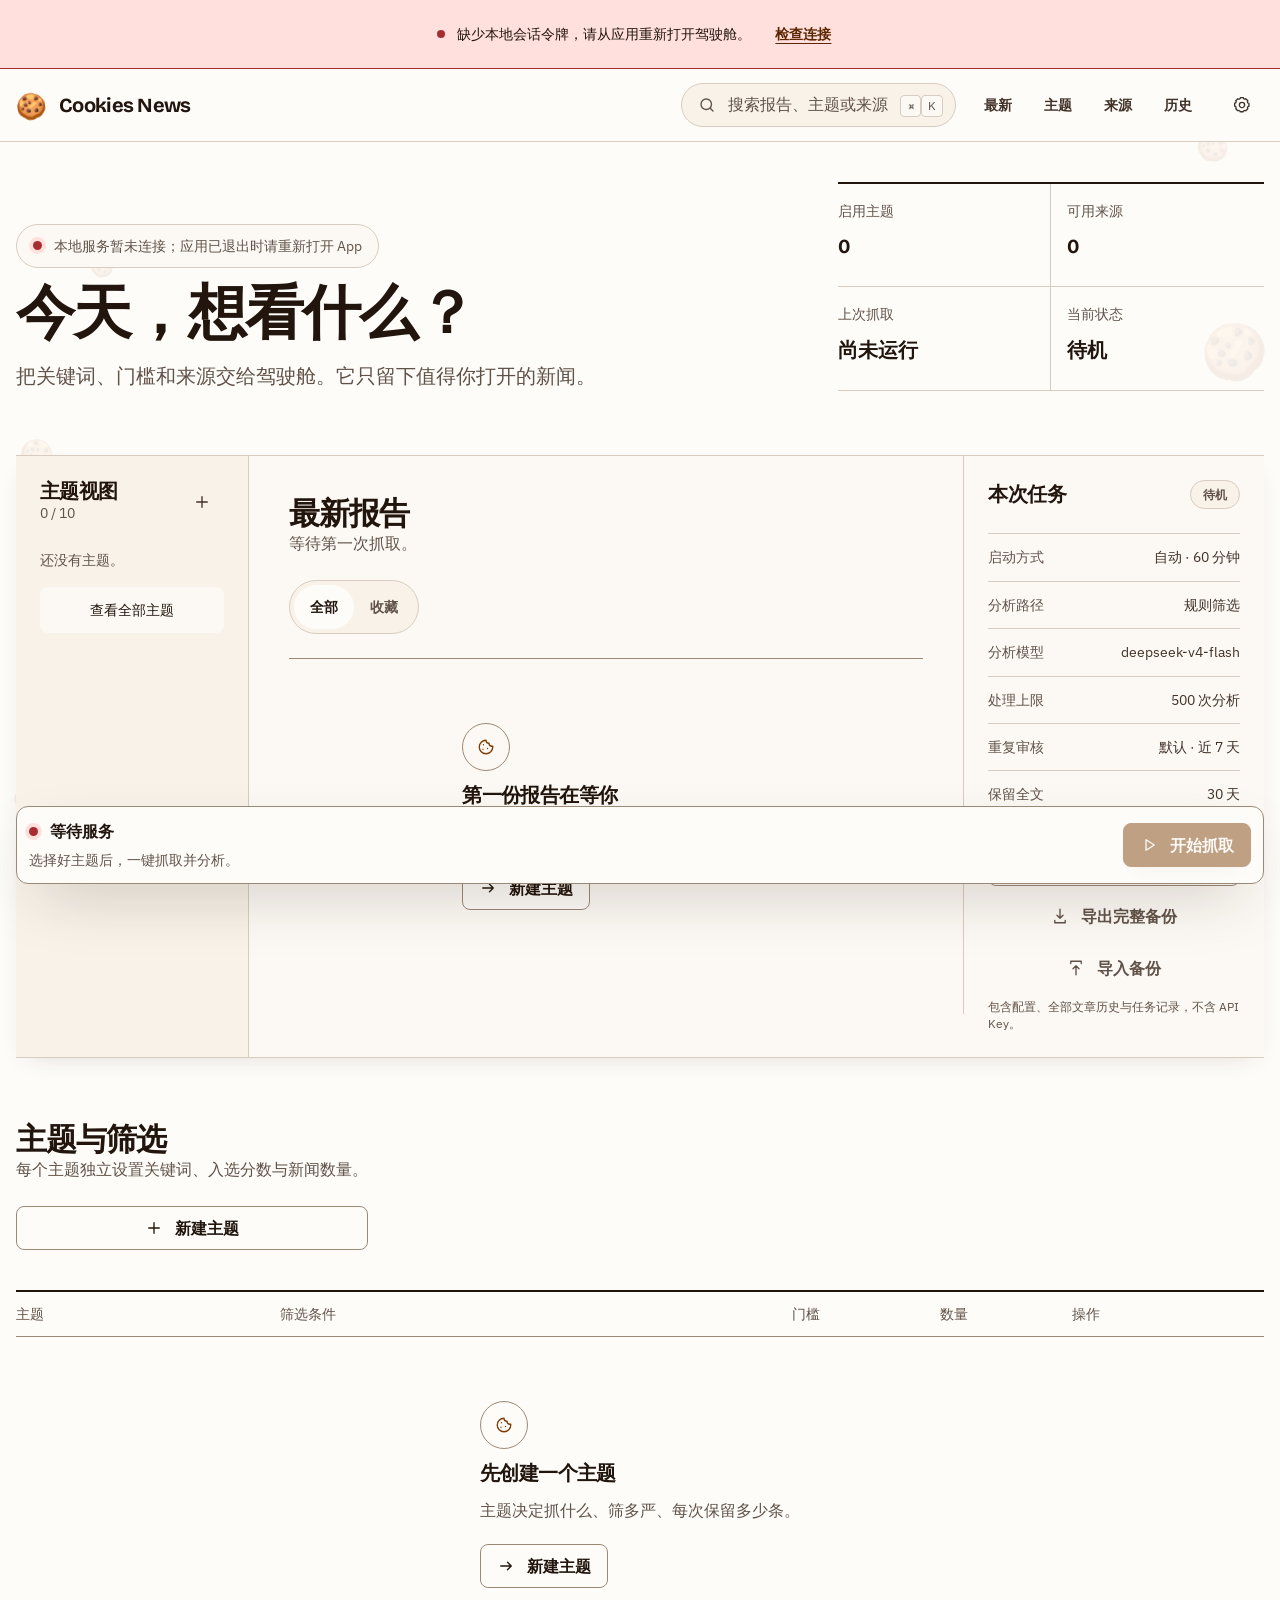
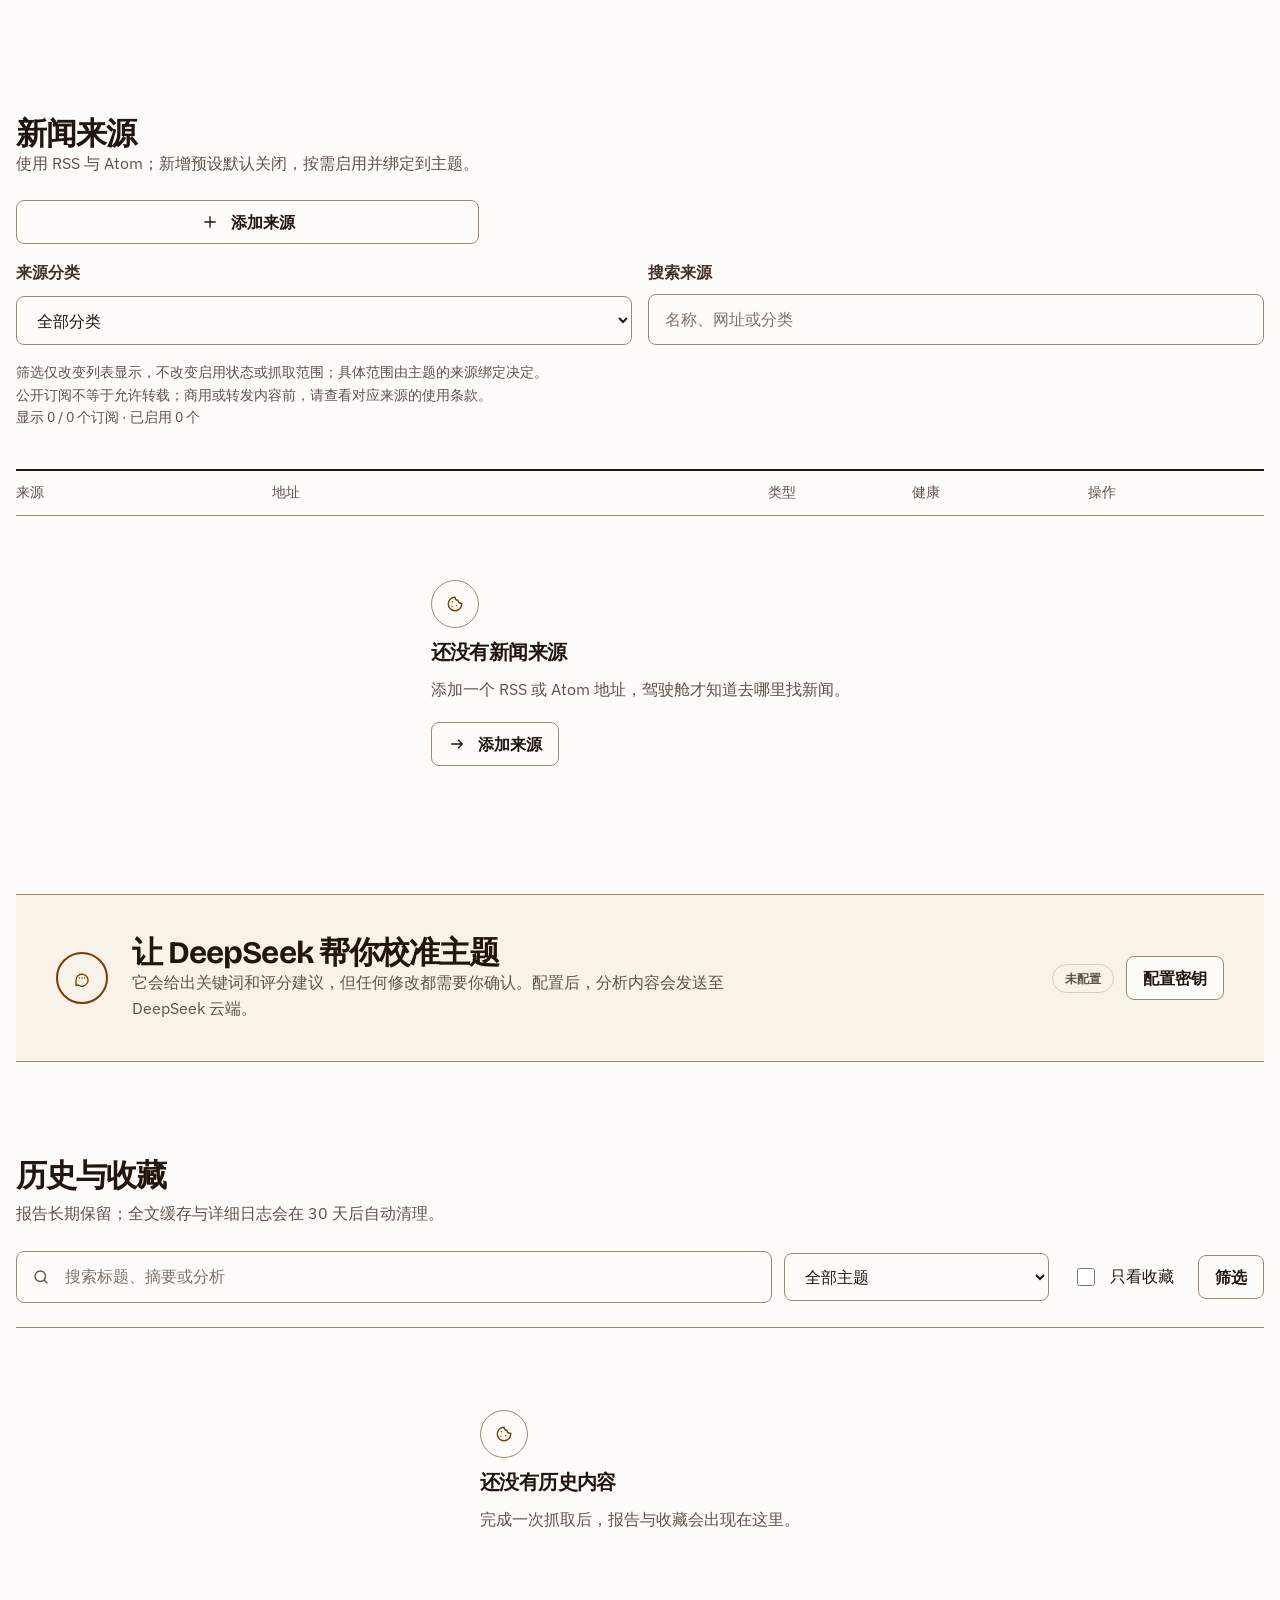
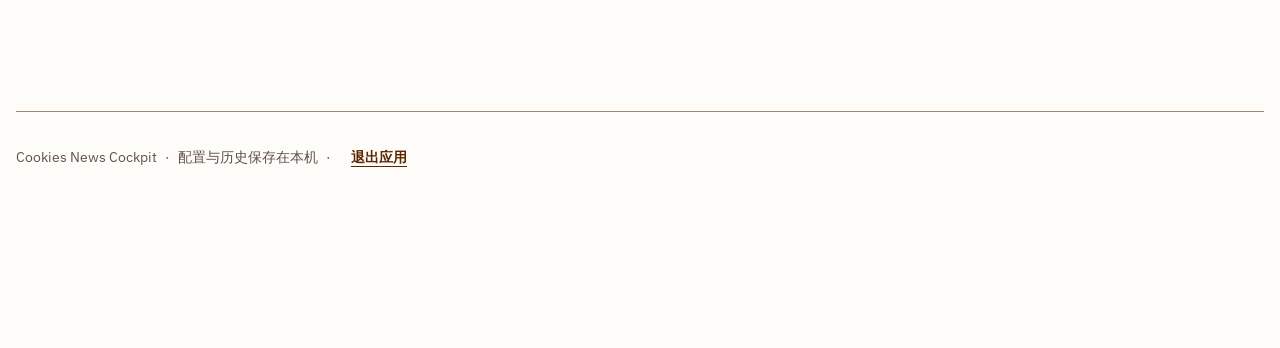
==== commit fe6fb4d3: "Expand optional banking RSS catalog and add source filters" ====
--- a/src/cookies_news_cockpit/static/index.html
+++ b/src/cookies_news_cockpit/static/index.html
@@ -169,6 +169,7 @@
             <div class="funnel-breakdown" id="funnel-breakdown"></div>
           </div>
 
+          <div class="source-errors" id="source-scope-warning" role="status" hidden></div>
           <div class="source-errors" id="source-errors" role="status" hidden></div>
           <div class="story-list" id="latest-list" aria-live="polite"></div>
         </section>
@@ -228,13 +229,20 @@
         <div class="section-heading section-heading--row">
           <div>
             <h2 id="sources-title">新闻来源</h2>
-            <p>首版使用 RSS 与 Atom；添加后可验证订阅地址。</p>
+            <p>使用 RSS 与 Atom；新增预设默认关闭，按需启用并绑定到主题。</p>
           </div>
           <button class="button button--secondary" id="add-source" type="button">
             <svg class="icon" viewBox="0 0 24 24" aria-hidden="true"><path d="M12 5v14M5 12h14"></path></svg>
             <span class="button__label">添加来源</span>
           </button>
         </div>
+        <div class="source-filters">
+          <label class="field"><span>来源分类</span><select id="source-category-filter"><option value="">全部分类</option></select></label>
+          <label class="field"><span>搜索来源</span><input id="source-search" type="search" placeholder="名称、网址或分类" autocomplete="off"></label>
+        </div>
+        <p class="helper-copy">筛选仅改变列表显示，不改变启用状态或抓取范围；具体范围由主题的来源绑定决定。</p>
+        <p class="helper-copy">公开订阅不等于允许转载；商用或转发内容前，请查看对应来源的使用条款。</p>
+        <p class="helper-copy" id="source-filter-count" role="status" aria-live="polite"></p>
         <div class="data-sheet" aria-label="新闻来源列表">
           <div class="data-sheet__head source-grid" aria-hidden="true">
             <span>来源</span><span>地址</span><span>类型</span><span>健康</span><span>操作</span>
@@ -338,7 +346,7 @@
           <label class="field"><span>入选分数</span><input id="topic-threshold" name="threshold" type="number" min="0" max="100" step="1" value="60" required><small>0–100，越高越严格。</small><span class="default-control"><input id="topic-threshold-default" type="checkbox" checked><span>使用全局默认</span></span></label>
           <label class="field"><span>新闻数量</span><input id="topic-limit" name="article_limit" type="number" min="1" max="100" step="1" value="20" required><small>每次最多保留的条数。</small><span class="default-control"><input id="topic-limit-default" type="checkbox" checked><span>使用全局默认</span></span></label>
         </div>
-        <fieldset class="field-group"><legend>使用来源</legend><div class="check-grid" id="topic-source-options"></div></fieldset>
+        <fieldset class="field-group"><legend>使用来源</legend><p class="helper-copy" id="topic-source-help">全不选 = 使用全部启用来源。若不想抓取，请关闭下方“启用主题”，不要仅清空来源。</p><div class="check-grid" id="topic-source-options" aria-describedby="topic-source-help"></div></fieldset>
         <label class="switch-row"><span><strong>启用主题</strong><small>关闭后保留设置，但不会参与抓取。</small></span><input id="topic-enabled" type="checkbox" checked><span class="switch-ui" aria-hidden="true"></span></label>
         <div class="suggestion-panel" id="topic-suggestion" hidden><div><strong>AI 关键词建议</strong><p id="topic-suggestion-copy">只提供建议，不会自动修改；确认后才加入草稿。</p></div><div class="chip-list" id="topic-suggestion-chips"></div><button class="button button--secondary" id="apply-topic-suggestion" type="button"><span class="button__label">确认加入草稿</span></button></div>
         <div class="modal__actions modal__actions--split"><button class="button button--secondary" id="suggest-topic" type="button"><span class="button__label">AI 扩展关键词</span></button><span class="modal__action-pair"><button class="button button--quiet" type="button" data-close-dialog><span class="button__label">取消</span></button><button class="button button--primary" type="submit"><span class="button__label">保存主题</span></button></span></div>
@@ -356,8 +364,8 @@
         <label class="field"><span>网站首页</span><input id="source-homepage" type="url" placeholder="https://example.com/" spellcheck="false"><small>用于识别来源；抓取不会读取这个地址。</small></label>
         <label class="field"><span>RSS / Atom 订阅地址</span><input id="source-url" type="url" required placeholder="https://example.com/feed.xml" spellcheck="false"><small id="source-url-help">抓取实际使用这个地址，与网站首页分开填写。</small></label>
         <div class="form-grid form-grid--three">
-          <label class="field"><span>分类</span><select id="source-category"><option value="general">综合</option><option value="world">国际</option><option value="business">商业</option><option value="technology">科技</option><option value="science">科学</option><option value="policy">政策</option><option value="industry">行业</option><option value="custom">其他</option></select></label>
-          <label class="field"><span>语言</span><select id="source-language"><option value="zh">中文</option><option value="en">英文</option><option value="multi">多语言</option><option value="other">其他</option></select></label>
+          <label class="field"><span>分类</span><select id="source-category"><option value="general">综合</option><option value="world">国际</option><option value="business">商业</option><option value="central_bank">央行与货币政策</option><option value="bank_regulation">银行监管与合规</option><option value="banking">银行业动态</option><option value="fintech">支付与金融科技</option><option value="technology">科技</option><option value="science">科学</option><option value="policy">政策</option><option value="industry">行业</option><option value="custom">其他</option></select></label>
+          <label class="field"><span>语言</span><select id="source-language"><option value="zh">中文</option><option value="en">英文</option><option value="ja">日文</option><option value="multi">多语言</option><option value="other">其他</option></select></label>
           <label class="field"><span>来源属性</span><input id="source-preset" value="自定义" readonly></label>
         </div>
         <label class="field"><span>来源类型</span><input id="source-kind" value="RSS / Atom" readonly></label>
--- a/src/cookies_news_cockpit/static/app.css
+++ b/src/cookies_news_cockpit/static/app.css
@@ -1292,6 +1292,9 @@
   display: grid;
   gap: var(--space-2xs);
 }
+
+.source-filters { display: flex; flex-wrap: wrap; gap: var(--space-md); margin-block: var(--space-md); }
+.source-filters .field { flex: 1 1 240px; min-width: 0; margin: 0; }
 
 .source-home-link {
   width: fit-content;
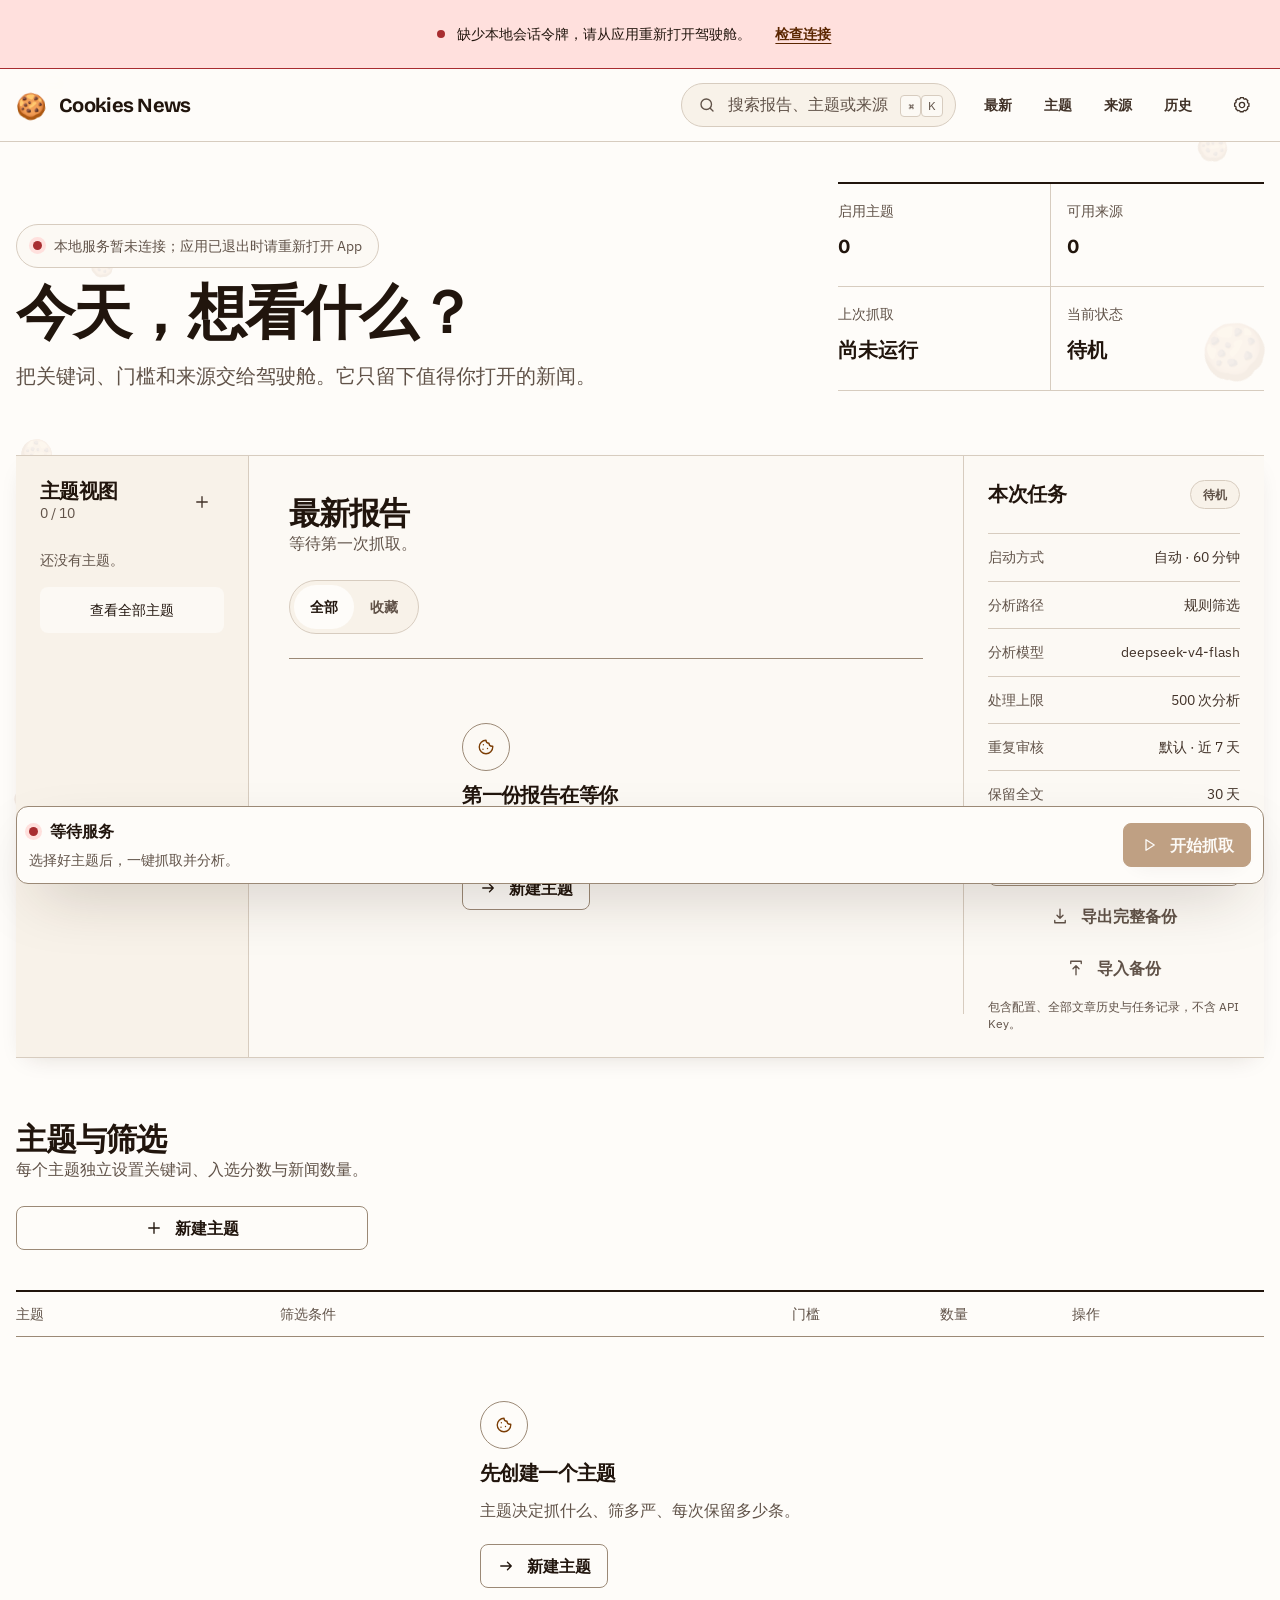
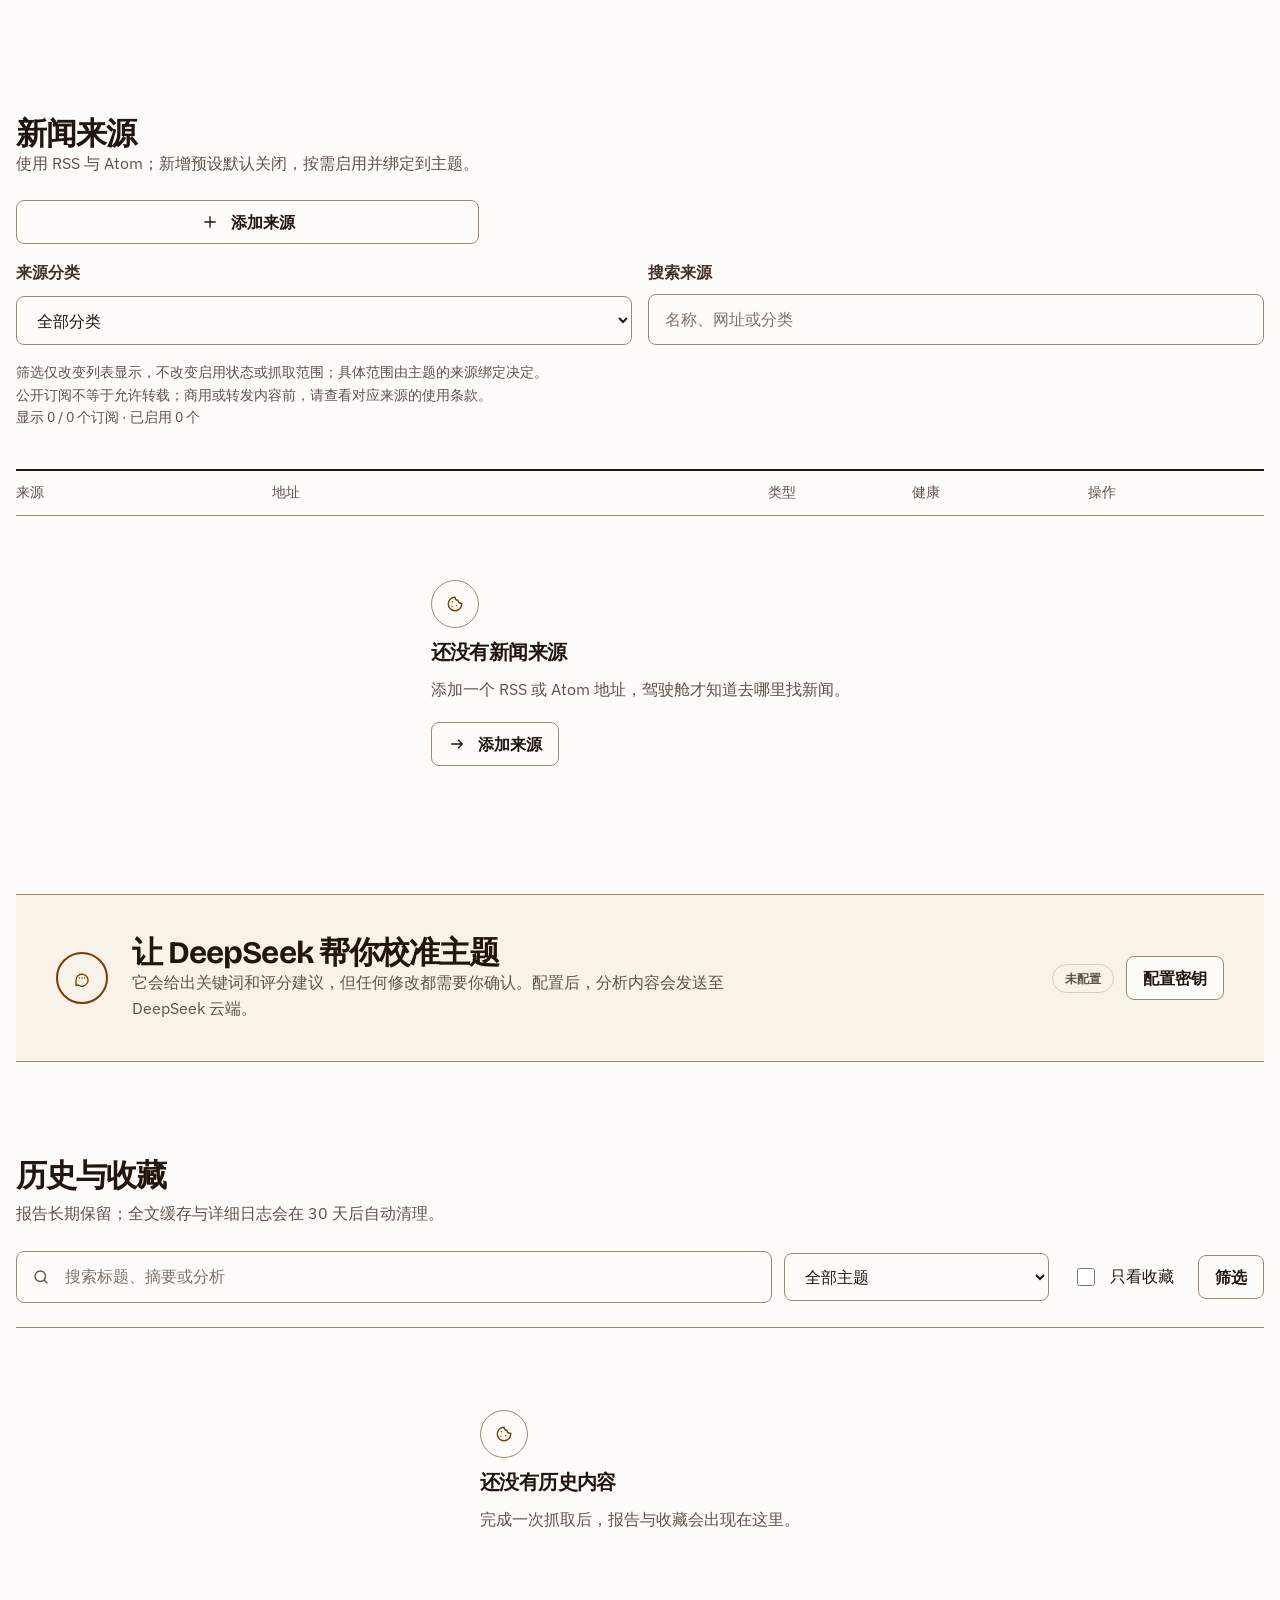
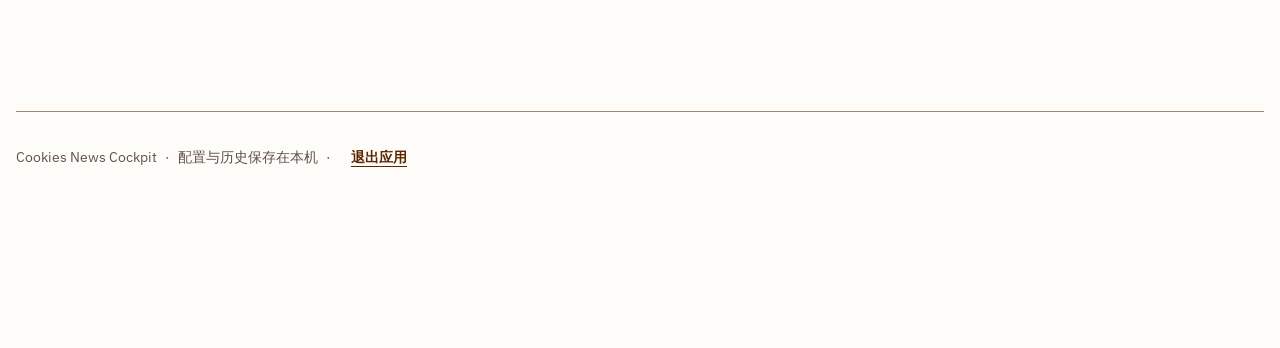
==== commit 95ca9713: "Add per-keyword draft editor with safe topic saving" ====
--- a/src/cookies_news_cockpit/static/index.html
+++ b/src/cookies_news_cockpit/static/index.html
@@ -7,6 +7,8 @@
     <title>Cookies News Cockpit</title>
     <link rel="icon" href="./favicon.svg" type="image/svg+xml">
     <link rel="stylesheet" href="./app.css">
+    <link rel="stylesheet" href="./keyword-editor.css">
+    <script src="./keyword-editor.js" defer></script>
     <script src="./app.js" defer></script>
   </head>
   <body>
@@ -338,10 +340,17 @@
         </div>
         <input id="topic-id" type="hidden">
         <label class="field"><span>主题名称</span><input id="topic-name" name="name" required maxlength="40" placeholder="例如：机器人与具身智能"><small>用你一眼能认出的短名称。</small></label>
-        <label class="field"><span>包含关键词 <span class="field-count" id="topic-keyword-count">0 / 40</span></span><textarea id="topic-keywords" name="keywords" required rows="3" placeholder="机器人, 具身智能、humanoid"></textarea><small>支持逗号、顿号、分号或换行分隔；至少填写一个。</small></label>
-        <div class="chip-list" id="topic-keyword-chips" aria-live="polite"></div>
-        <label class="field"><span>排除词 <span class="field-count" id="topic-exclude-count">0 / 40</span></span><textarea id="topic-excludes" name="exclude_keywords" rows="2" placeholder="广告；招聘；软文"></textarea><small>标题或摘要命中排除词时优先剔除。</small></label>
-        <div class="chip-list chip-list--muted" id="topic-exclude-chips" aria-live="polite"></div>
+        <section class="keyword-editor" id="topic-keyword-editor" aria-labelledby="topic-keyword-label">
+          <h3 class="keyword-editor__heading" id="topic-keyword-label">包含关键词 <span class="field-count" id="topic-keyword-count">0 / 40</span></h3>
+          <textarea id="topic-keywords" name="keywords" hidden></textarea>
+          <div class="keyword-editor__list" id="topic-keyword-chips"></div>
+        </section>
+        <section class="keyword-editor" id="topic-exclude-editor" aria-labelledby="topic-exclude-label">
+          <h3 class="keyword-editor__heading" id="topic-exclude-label">排除词 <span class="field-count" id="topic-exclude-count">0 / 40</span></h3>
+          <p class="helper-copy">标题或摘要命中排除词时优先剔除。</p>
+          <textarea id="topic-excludes" name="exclude_keywords" hidden></textarea>
+          <div class="keyword-editor__list" id="topic-exclude-chips"></div>
+        </section>
         <div class="form-grid">
           <label class="field"><span>入选分数</span><input id="topic-threshold" name="threshold" type="number" min="0" max="100" step="1" value="60" required><small>0–100，越高越严格。</small><span class="default-control"><input id="topic-threshold-default" type="checkbox" checked><span>使用全局默认</span></span></label>
           <label class="field"><span>新闻数量</span><input id="topic-limit" name="article_limit" type="number" min="1" max="100" step="1" value="20" required><small>每次最多保留的条数。</small><span class="default-control"><input id="topic-limit-default" type="checkbox" checked><span>使用全局默认</span></span></label>
@@ -349,7 +358,9 @@
         <fieldset class="field-group"><legend>使用来源</legend><p class="helper-copy" id="topic-source-help">全不选 = 使用全部启用来源。若不想抓取，请关闭下方“启用主题”，不要仅清空来源。</p><div class="check-grid" id="topic-source-options" aria-describedby="topic-source-help"></div></fieldset>
         <label class="switch-row"><span><strong>启用主题</strong><small>关闭后保留设置，但不会参与抓取。</small></span><input id="topic-enabled" type="checkbox" checked><span class="switch-ui" aria-hidden="true"></span></label>
         <div class="suggestion-panel" id="topic-suggestion" hidden><div><strong>AI 关键词建议</strong><p id="topic-suggestion-copy">只提供建议，不会自动修改；确认后才加入草稿。</p></div><div class="chip-list" id="topic-suggestion-chips"></div><button class="button button--secondary" id="apply-topic-suggestion" type="button"><span class="button__label">确认加入草稿</span></button></div>
-        <div class="modal__actions modal__actions--split"><button class="button button--secondary" id="suggest-topic" type="button"><span class="button__label">AI 扩展关键词</span></button><span class="modal__action-pair"><button class="button button--quiet" type="button" data-close-dialog><span class="button__label">取消</span></button><button class="button button--primary" type="submit"><span class="button__label">保存主题</span></button></span></div>
+        <p class="helper-copy" id="topic-draft-status" role="status">尚未修改；保存只影响当前主题。</p>
+        <p class="keyword-save-error" id="topic-save-error" role="alert" tabindex="-1" hidden></p>
+        <div class="modal__actions modal__actions--split"><button class="button button--secondary" id="suggest-topic" type="button"><span class="button__label">AI 扩展关键词</span></button><span class="modal__action-pair"><button class="button button--quiet" type="button" data-close-dialog><span class="button__label">取消</span></button><button class="button button--primary" type="submit"><span class="button__label">保存当前主题</span></button></span></div>
       </form>
     </dialog>
 
--- a/src/cookies_news_cockpit/static/keyword-editor.css
+++ b/src/cookies_news_cockpit/static/keyword-editor.css
@@ -0,0 +1,348 @@
+/* Hallmark · pre-emit critique: P5 H4 E4 S5 R5 V4
+ * component: keyword editor · genre: playful · theme: cookie-white
+ * states: default · hover · focus · active · disabled · loading · error · success
+ * component gates: pass · contrast: pass (40–41) · tokens: pass (48)
+ * responsive: pass (320/375/414/768/1280/1440) · motion: cut
+ * Existing tokens and font pair preserved; no page-level layout or motion.
+ * Component QA: contrast pass; 44px targets; mobile 320/375/414/768 pass.
+ */
+
+.keyword-editor {
+  min-width: 0;
+  display: grid;
+  gap: var(--space-xs);
+  padding-block-start: var(--space-md);
+  border-block-start: var(--rule-hairline) solid var(--color-rule);
+  color: var(--color-ink);
+  font-family: var(--font-body);
+}
+
+.keyword-editor__heading {
+  min-width: 0;
+  margin: 0;
+  display: flex;
+  flex-wrap: wrap;
+  align-items: baseline;
+  gap: var(--space-xs);
+  color: var(--color-ink);
+  font-family: var(--font-display);
+  font-size: var(--text-base);
+  font-style: normal;
+  font-weight: 700;
+  line-height: 1.5;
+  overflow-wrap: anywhere;
+}
+
+.keyword-editor__heading .field-count {
+  margin: 0;
+  color: var(--color-muted);
+  font-family: var(--font-body);
+  font-size: var(--text-sm);
+  font-weight: 400;
+  font-variant-numeric: tabular-nums;
+  letter-spacing: normal;
+}
+
+.keyword-editor__list {
+  min-width: 0;
+  min-height: var(--control-min);
+  display: flex;
+  flex-wrap: wrap;
+  align-items: flex-start;
+  gap: var(--space-xs);
+  padding-block: var(--space-2xs);
+}
+
+.keyword-token {
+  min-width: 0;
+  max-width: 100%;
+  display: inline-flex;
+  align-items: stretch;
+  border: var(--rule-hairline) solid var(--color-transparent);
+  border-radius: var(--radius-sm);
+  background: var(--color-accent-soft);
+  color: var(--color-accent-deep);
+}
+
+.keyword-token__edit,
+.keyword-token__remove {
+  min-width: var(--control-min);
+  min-height: var(--control-min);
+  padding-block: 0;
+  border: 0;
+  background: var(--color-transparent);
+  color: var(--color-accent-deep);
+  font-family: var(--font-body);
+  font-size: var(--text-sm);
+  font-weight: 600;
+  line-height: 1;
+  white-space: nowrap;
+  cursor: pointer;
+  touch-action: manipulation;
+}
+
+.keyword-token__edit {
+  flex: 1 1 auto;
+  min-width: var(--control-min);
+  padding-inline: var(--space-sm);
+  border-start-start-radius: var(--radius-sm);
+  border-end-start-radius: var(--radius-sm);
+  text-align: start;
+  text-overflow: ellipsis;
+  overflow: hidden;
+}
+
+.keyword-token__remove {
+  flex: 0 0 var(--control-min);
+  padding-inline: var(--space-xs);
+  border-inline-start: var(--rule-hairline) solid var(--color-rule-strong);
+  border-start-end-radius: var(--radius-sm);
+  border-end-end-radius: var(--radius-sm);
+  font-size: var(--text-md);
+  text-align: center;
+}
+
+.keyword-token[data-editing="true"] {
+  border-color: var(--color-accent);
+  background: var(--color-paper-pressed);
+  color: var(--color-accent-deep);
+}
+
+.keyword-editor__label {
+  min-width: 0;
+  color: var(--color-ink-soft);
+  font-size: var(--text-sm);
+  font-weight: 600;
+  line-height: 1.5;
+}
+
+.keyword-editor__entry-row {
+  min-width: 0;
+  display: flex;
+  flex-wrap: wrap;
+  align-items: stretch;
+  gap: var(--space-xs);
+}
+
+.keyword-editor .keyword-editor__entry-row > textarea {
+  flex: 1 1 12rem;
+  min-width: 0;
+  min-height: var(--control-min);
+  height: var(--control-min);
+  padding: var(--space-xs) var(--space-sm);
+  font-size: var(--text-base);
+  line-height: 1.5;
+  white-space: pre;
+  overflow-wrap: normal;
+}
+
+.keyword-editor__entry-row > .button {
+  flex: 0 0 auto;
+  max-width: 100%;
+  padding-inline: var(--space-sm);
+  font-size: var(--text-sm);
+}
+
+.keyword-editor :is(button, input, textarea, summary) {
+  min-width: var(--control-min);
+  min-height: var(--control-min);
+  outline: var(--rule-medium) solid var(--color-transparent);
+  outline-offset: var(--rule-medium);
+  transition: none;
+  animation: none;
+  transform: none;
+}
+
+.keyword-editor :is(input, textarea) {
+  width: 100%;
+  min-width: 0;
+  border: var(--rule-hairline) solid var(--color-rule-strong);
+  border-radius: var(--radius-sm);
+  background: var(--color-paper);
+  color: var(--color-ink);
+  font-family: var(--font-body);
+}
+
+.keyword-editor :is(input, textarea)::placeholder {
+  color: var(--color-muted);
+  opacity: 1;
+}
+
+.keyword-editor :is(button, input, textarea, summary):focus-visible,
+.keyword-editor :is(button, input, textarea, summary).is-focus {
+  outline: var(--rule-medium) solid var(--color-focus);
+  outline-offset: var(--rule-medium);
+}
+
+.keyword-editor :is(button, summary):active:not(:disabled),
+.keyword-editor :is(button, summary).is-active {
+  background: var(--color-paper-pressed);
+  color: var(--color-accent-deep);
+  transform: none;
+}
+
+.keyword-editor :is(input, textarea):active:not(:disabled),
+.keyword-editor :is(input, textarea).is-active {
+  background: var(--color-paper-raised);
+  color: var(--color-ink);
+  outline: var(--rule-medium) solid var(--color-focus);
+}
+
+.keyword-editor :is(button, input, textarea):disabled,
+.keyword-editor :is(button, input, textarea)[aria-disabled="true"] {
+  opacity: 0.55;
+  cursor: not-allowed;
+  background: var(--color-paper-soft);
+  color: var(--color-muted);
+  transform: none;
+}
+
+.keyword-editor[data-state="loading"] .keyword-editor__message {
+  color: var(--color-accent-deep);
+  font-weight: 600;
+}
+
+.keyword-editor[aria-busy="true"] {
+  cursor: progress;
+}
+
+.keyword-editor :is(input, textarea)[aria-invalid="true"],
+.keyword-editor[data-state="error"] .keyword-editor__entry-row > textarea {
+  border-color: var(--color-error);
+  background: var(--color-error-soft);
+  color: var(--color-ink);
+}
+
+.keyword-editor[data-state="error"] .keyword-editor__message,
+.keyword-editor[data-state="error"] .field-count {
+  color: var(--color-error);
+}
+
+.keyword-editor[data-state="success"] .keyword-editor__entry-row > textarea {
+  border-color: var(--color-success);
+  background: var(--color-paper);
+  color: var(--color-ink);
+}
+
+.keyword-editor[data-state="success"] .keyword-editor__message {
+  color: var(--color-success);
+}
+
+.keyword-editor__message,
+.keyword-editor__empty {
+  min-width: 0;
+  min-height: 1.5em;
+  margin: 0;
+  color: var(--color-muted);
+  font-size: var(--text-sm);
+  line-height: 1.5;
+  overflow-wrap: anywhere;
+}
+
+.keyword-editor__message {
+  display: flex;
+  flex-wrap: wrap;
+  align-items: center;
+  gap: var(--space-2xs) var(--space-xs);
+}
+
+.keyword-editor__message > button {
+  flex: 0 0 auto;
+  padding: 0 var(--space-xs);
+  border: var(--rule-hairline) solid var(--color-rule-strong);
+  border-radius: var(--radius-sm);
+  background: var(--color-paper);
+  color: var(--color-accent-deep);
+  font-size: var(--text-sm);
+  font-weight: 600;
+  white-space: nowrap;
+  cursor: pointer;
+}
+
+.keyword-editor__empty {
+  padding-block: var(--space-xs);
+}
+
+.keyword-editor__bulk {
+  min-width: 0;
+  color: var(--color-ink-soft);
+  font-size: var(--text-sm);
+}
+
+.keyword-editor__bulk > summary {
+  width: fit-content;
+  max-width: 100%;
+  padding: var(--space-xs);
+  display: list-item;
+  align-content: center;
+  border-radius: var(--radius-xs);
+  color: var(--color-accent-deep);
+  font-weight: 600;
+  line-height: 1.5;
+  white-space: nowrap;
+  cursor: pointer;
+}
+
+.keyword-editor__bulk[open] > summary {
+  margin-block-end: var(--space-xs);
+}
+
+.keyword-editor__bulk .field {
+  min-width: 0;
+  gap: var(--space-xs);
+}
+
+.keyword-editor__bulk textarea {
+  min-height: 6rem;
+  padding: var(--space-sm);
+  font-size: var(--text-base);
+  line-height: 1.5;
+  resize: vertical;
+}
+
+.keyword-editor__bulk > .button {
+  margin-block-start: var(--space-xs);
+  font-size: var(--text-sm);
+}
+
+.keyword-save-error {
+  margin: 0;
+  padding-block: var(--space-xs);
+  color: var(--color-error);
+  font-size: var(--text-sm);
+  line-height: 1.5;
+  overflow-wrap: anywhere;
+}
+
+.keyword-editor [hidden],
+.keyword-save-error[hidden] {
+  display: none;
+}
+
+.keyword-editor :is(button, input, textarea, summary).is-hover:not(:disabled) {
+  background: var(--color-paper-soft);
+  color: var(--color-ink);
+}
+
+@media (hover: hover) and (pointer: fine) {
+  .keyword-editor :is(button, input, textarea, summary):hover:not(:disabled) {
+    background: var(--color-paper-soft);
+    color: var(--color-ink);
+  }
+
+  .keyword-editor .keyword-token__remove:hover:not(:disabled) {
+    background: var(--color-error-soft);
+    color: var(--color-error);
+  }
+}
+
+@media (prefers-reduced-motion: reduce) {
+  .keyword-editor,
+  .keyword-editor *,
+  .keyword-editor *::before,
+  .keyword-editor *::after {
+    animation: none;
+    transition: none;
+    transform: none;
+  }
+}
